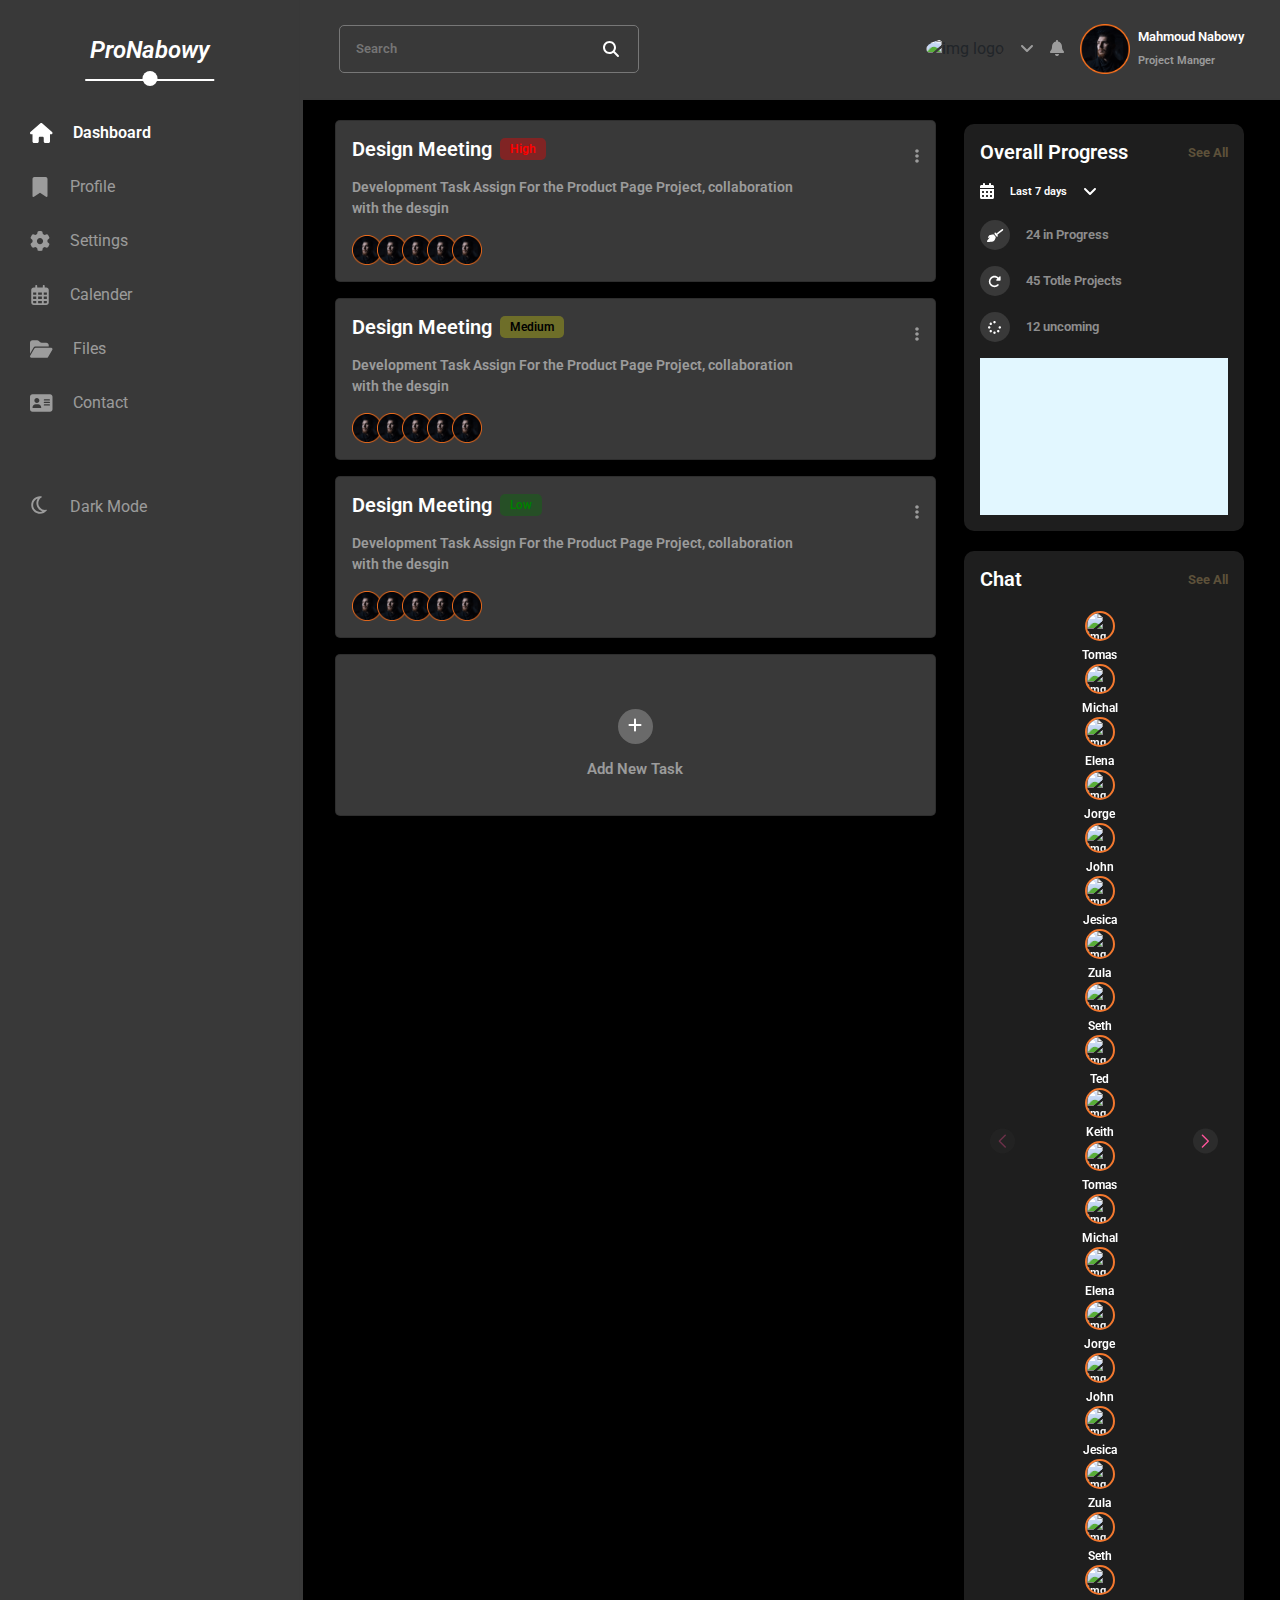
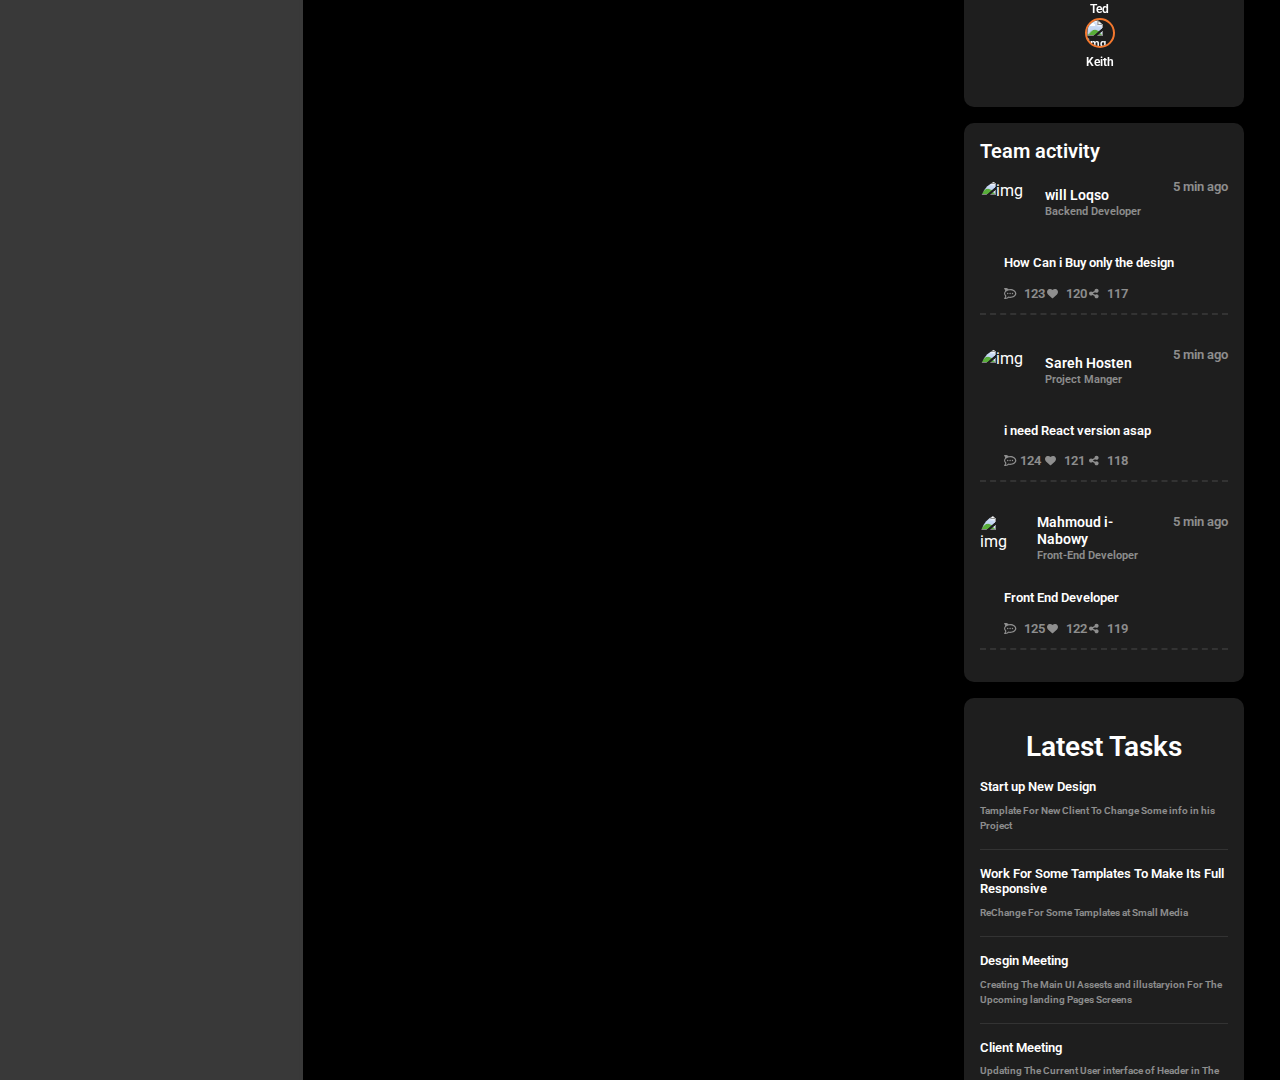
==== index.html @ a42f4db1 "ProNabowy" ====
<!DOCTYPE html>
<html lang="en">

    <head>
        <meta charset="UTF-8">
        <meta http-equiv="X-UA-Compatible" content="IE=edge">
        <meta name="viewport" content="width=device-width, initial-scale=1.0">
        <link rel="preconnect" href="https://fonts.googleapis.com">
        <link rel="preconnect" href="https://fonts.gstatic.com" crossorigin>
        <!-- Select css libraries -->
        <link rel="stylesheet" href="css/all.min.css">
        <link rel="stylesheet" href="css/bootstrap.min.css">
        <link rel="stylesheet" href="css/noramliz.css">
        <!-- Animation library -->
        <link href="https://unpkg.com/aos@2.3.1/dist/aos.css" rel="stylesheet">
        <link rel="stylesheet" href="css/main.css">
        <link
            href="https://fonts.googleapis.com/css2?family=Almarai:wght@300;400;700;800&family=Cairo:wght@200;300;400;500;600;700;800;900;1000&family=IBM+Plex+Serif:ital,wght@0,100;0,200;0,300;0,400;0,500;0,700;1,100;1,200;1,300;1,400;1,500;1,600;1,700&family=Roboto:wght@100;700;900&display=swap"
            rel="stylesheet">
        <!-- Link Swiper's CSS -->
        <link rel="stylesheet" href="https://cdn.jsdelivr.net/npm/swiper/swiper-bundle.min.css" />
        <title>Dashboard</title>
        <link rel="icon"
            href="https://static.vecteezy.com/system/resources/previews/008/505/892/original/dashboard-speedometer-icon-png.png"
            type="image">
    </head>
    
    <body style="background-color: var(--off-dark);">
                <div class="loader d-flex justify-content-center align-items-center" style="height: 100vh;">
                    <div class="lds-roller">
                        <div></div>
                        <div></div>
                        <div></div>
                        <div></div>
                        <div></div>
                        <div></div>
                        <div></div>
                        <div></div>
                    </div>
                </div>
        <div class="page d-flex">
            <div class="nav-wrapper"
                style="border-right: 1px solid var(--main-color); background-color: var(--light-color);">
                <h4 class="logo mb-lg-5 mb-md-5 text-white fw-bold text-center fst-italic position-relative p-3 ">
                    ProNabowy</h4>
                <ul class="link-items">
                    <li class="link-item active">
                        <a href="#" class="link text-white fw-bold nav-link">
                            <i class="fa-solid fa-house"></i>
                            <span style="--i: 1">Dashboard</span>
                        </a>
                    </li>
                    <li class="link-item">
                        <a href="profile.html" class="link text-white-50 nav-link">
                            <i class="fa-solid fa-bookmark"></i><span style="--i: 5">Profile</span>
                        </a>
                    </li>
                    <li class="link-item">
                        <a href="setting.html" class="link text-white-50 nav-link">
                            <i class="fa-solid fa-gear"></i>
                            <span style="--i: 2">Settings</span>
                        </a>
                    </li>
                    <li class="link-item">
                        <a href="calendar.html" class="link text-white-50 nav-link">
                            <i class="fa-regular fa-calendar-days"></i>
                            <span style="--i: 3">Calender</span>
                        </a>
                    </li>
                    <li class="link-item">
                        <a href="files.html" class="link text-white-50 nav-link">
                            <i class="fa-solid fa-folder-open"></i>
                            <span style="--i: 4">Files</span>
                        </a>
                    </li>
                    <li class="link-item">
                        <a href="contact.html" class="link text-white-50 nav-link">
                            <i class="fa-solid fa-address-card"></i>
                            <span style="--i: 6">Contact</span>
                        </a>
                    </li>
                    <li class="link-item light-mode">
                        <a href="#" class="link text-white-50 nav-link">
                            <div class="mode-icone"><i class="fa-regular fa-moon"></i></div>
                            <span style="--i: 8">dark mode</span>
                        </a>
                    </li>
                </ul>
            </div>
            <div data-aos="fade-left" class="page-sections"
                style="background-color: var(--second-color); width: calc(100% - 300px);">
                <header class="p-4"
                    style="margin-left: 3px !important; background-color: var(--light-color); position: relative; border-bottom: 2px solid var(--main-color);">
                    <div class="container">
                        <div class="d-flex-between flex-wrap">
                            <form action="" class="position-relative" style="width: 300px;">
                                <input type="search" class="p-3 text-white-50 fw-bold w-100" placeholder="Search"
                                    style="border-radius: 5px; outline: none; border: 1px solid #777; font-size: 13px; background-color: var(--second-color);">
                                <span class="text-white">
                                    <i class="fa-solid fa-magnifying-glass fs-6 position-absolute"
                                        style=" right: 20px; top: 50%; transform: translateY(-50%);"></i>
                                </span>
                            </form>
                            <div class="notifications d-flex-between">
                                <div>
                                    <img src="https://vtphna.org.au/wp-content/uploads/2019/09/Population-Health-Planning.jpg" alt="img logo"
                                        style="width: 30px; height:30px; border-radius: 50%;" id="nabowy">
                                </div>
                                <span class="text-white-50"><i
                                        class="fa-solid fa-angle-down  ms-lg-3 ms-md-3 ms-2"></i></span>
                                <span class="text-white-50"><i
                                        class="fa-solid fa-bell  ms-lg-3 ms-md-3 ms-2"></i></span>
                                <div class=" ms-3" style=" width: 50px; height:50px; border-radius: 50%;">
                                    <img src="images/Elipse 15.png" style="width: 100%;">
                                </div>
                                <div class="ms-2">
                                    <h6 style="font-size: 13px;" class="user-name text-white fw-bold mb-2">Mahmoud
                                        Nabowy</h6>
                                    <p style="font-size: 11px;" class="text-white-50 fw-bold">Project Manger</p>
                                </div>
                            </div>
                        </div>
                    </div>
                </header>
                <section class="p-lg-2 pt-4"
                    style="background-color: var(--bg-color); position: relative; margin-left: 3px !important;">
                    <div class="container">
                        <div class="row">
                            <div class="col-lg-8 p-1">
                                <div style="transition: var(--trasnition);" class="tasks p-2  d-flex-between flex-wrap">
                                </div>
                                <div data-aos="zoom-in" class="project-wrapper mt-4 mb-4 p-2">
                                    <div class="d-flex-between">
                                        <h1 class="fw-bold text-white">Project</h1>
                                        <div>
                                            <button class="p-2 ms-2 text-black-50 fw-bold going-btn active_toggle_btn"
                                                style="transition: var(--trasnition); border-radius: 5px; border: none; outline: none;">Ongoing</button>
                                            <button class="p-2 ms-2 text-black-50 fw-bold pending-btn"
                                                style="transition: var(--trasnition); border-radius: 5px; border: none; outline: none;">Pending</button>
                                        </div>
                                    </div>
                                    <div style="transition: var(--trasnition);" class="going d-flex-between flex-wrap">
                                        <div class="p-2 mt-3 mb-3 going-card"
                                            style="width: calc(49%);  background-color: var(--second-color); border-radius: 7px;">
                                            <div class="d-flex align-items-center mt-3 mb-3">
                                                <div class="d-flex-center me-4"
                                                    style="width: 40px; height: 40px; border-radius: 50%; background-color: var(--off-dark)">
                                                    <i class="fa-solid fa-rocket"
                                                        style="font-size: 18px; color: #777;"></i>
                                                </div>
                                                <div>
                                                    <h3 class="fw-bold text-white mb-2" style="font-size: 16px;">
                                                        Startup Web with Resposive</h3>
                                                    <p class="fw-bold text-white-50" style="font-size: 13px;">
                                                        <i class="fa-solid fa-clock"></i>
                                                        <span>12:00 PM - 8:30 PM</span>
                                                    </p>
                                                </div>
                                            </div>
                                            <div class="mt-3 mb-3">
                                                <h6 class="text-white-50 fw-bold" style="font-size: 11px;">6 days
                                                    left
                                                </h6>
                                                <div class="d-flex-between">
                                                    <div
                                                        style=" width: 80%; background-color: var(--off-dark); height: 5px;  border-radius: 3px;">
                                                        <span
                                                            style="display: block; width: 78%; height: 5px; border-radius: inherit; background-color: #777;"></span>
                                                    </div>
                                                    <span class="text-white fw-bold" style="font-size: 12px;">78%</span>
                                                </div>
                                                <div class="mt-3 mb-3 d-flex-between">
                                                    <div class="d-flex-between">
                                                        <div class="me-3">
                                                            <img src="https://img.freepik.com/free-photo/portrait-man-with-beard-ukraine-sumy_8353-6061.jpg?size=626&ext=jpg&uid=R83129894&ga=GA1.2.935105513.1666868158"
                                                                alt="img"
                                                                style="width: 30px; height: 30px; border-radius: 50%;">
                                                            <img src="https://img.freepik.com/free-photo/front-view-male-student-wearing-black-backpack-holding-copybooks-files-blue-wall_140725-42636.jpg?w=1380&t=st=1668347514~exp=1668348114~hmac=20ce02fd91a51e41cbff5bdfd3c6927ad6e6dd66fb36bd5e386f71575e16f03e"
                                                                alt="img"
                                                                style="width: 30px; height: 30px; border-radius: 50%; margin-left: -10px !important;">
                                                            <img src="https://img.freepik.com/free-photo/front-view-male-student-wearing-black-backpack-holding-copybooks-files-blue-wall_140725-42636.jpg?w=1380&t=st=1668347514~exp=1668348114~hmac=20ce02fd91a51e41cbff5bdfd3c6927ad6e6dd66fb36bd5e386f71575e16f03e"
                                                                alt="img"
                                                                style="width: 30px; height: 30px; border-radius: 50%; margin-left: -10px !important;">
                                                            <img src="https://img.freepik.com/free-photo/young-man-student-with-notebooks-showing-thumb-up-approval-smiling-satisfied-blue-studio-background_1258-65597.jpg?w=1380&t=st=1668347739~exp=1668348339~hmac=ef33d15202cf819ef8df01edfa1185b71cf031b4df74f094573f8055ccac84c1"
                                                                alt="img"
                                                                style="width: 30px; height: 30px; border-radius: 50%; margin-left: -10px !important;">
                                                        </div>
                                                        <p class="fw-bold text-white" style="font-size: 13px;">
                                                            T:Will
                                                        </p>
                                                    </div>
                                                    <button
                                                        style="padding: 10px 20px !important; font-weight: bold; border-radius: 8px; border: none; outline: none; font-size: 13px;  background-color: var(--off-dark);"><a
                                                            target="_blank" href="https://react-app-d38da.web.app/"
                                                            class="text-white">View Project</a>
                                                    </button>
                                                </div>
                                            </div>
                                        </div>
                                        <div class="p-2 mt-3 mb-3 going-card"
                                            style="width: calc(49%);  background-color: var(--second-color); border-radius: 7px;">
                                            <div class="d-flex align-items-center mt-3 mb-3">
                                                <div class="d-flex-center me-4"
                                                    style="width: 40px; height: 40px; border-radius: 50%; background-color: var(--off-dark);">
                                                    <i class="fa-solid fa-rocket"
                                                        style="font-size: 18px; color: #777;"></i>
                                                </div>
                                                <div>
                                                    <h3 class="fw-bold text-white mb-2" style="font-size: 16px;">
                                                        Startup Web with Resposive</h3>
                                                    <p class="fw-bold text-white-50" style="font-size: 13px;">
                                                        <i class="fa-solid fa-clock"></i>
                                                        <span>12:00 PM - 8:30 PM</span>
                                                    </p>
                                                </div>
                                            </div>
                                            <div class="mt-3 mb-3">
                                                <h6 class="text-white-50 fw-bold" style="font-size: 11px;">6 days
                                                    left
                                                </h6>
                                                <div class="d-flex-between">
                                                    <div
                                                        style=" width: 80%; background-color: var(--off-dark); height: 5px;  border-radius: 3px;">
                                                        <span
                                                            style="display: block; width: 78%; height: 5px; border-radius: inherit; background-color: #777;"></span>
                                                    </div>
                                                    <span class="text-white fw-bold" style="font-size: 12px;">78%</span>
                                                </div>
                                                <div class="mt-3 mb-3 d-flex-between">
                                                    <div class="d-flex-between">
                                                        <div class="me-3">
                                                            <img src="https://www.dunya-project.com/wp-content/uploads/2020/02/personal-9.jpg"
                                                                alt="
                                                                                                                                                                                        img"
                                                                style="width: 30px; height: 30px; border-radius: 50%;">
                                                            <img src="https://vtphna.org.au/wp-content/uploads/2019/09/Population-Health-Planning.jpg" alt="img"
                                                                style="width: 30px; height: 30px; border-radius: 50%; margin-left: -10px !important;">
                                                            <img src="https://scontent-hbe1-1.xx.fbcdn.net/v/t1.6435-9/168893736_1767234440113041_7400303582363568484_n.jpg?_nc_cat=111&ccb=1-7&_nc_sid=730e14&_nc_eui2=AeFCDZWtQzO3gBvS0EJPucUQW4AIXF0DE9BbgAhcXQMT0EDKd2dIou-_--PQ4zZGGpzViOtqxaaAxSlU5Kxx8gLX&_nc_ohc=NZkjlN6ECjEAX-7yUbs&_nc_ht=scontent-hbe1-1.xx&oh=00_AfAK6_IlcM8sk5t1rkzlK_6Uwsz-hPte4UB6oz8V_QMTsA&oe=63986D1B"
                                                                alt="img"
                                                                style="width: 30px; height: 30px; border-radius: 50%; margin-left: -10px !important;">
                                                            <img src="https://img.freepik.com/free-photo/excited-stylish-curly-haired-girl-sunglasses-pointing-right-showing-way_176420-20193.jpg?w=1380&t=st=1668348020~exp=1668348620~hmac=60f633b3e633f17f0a9bc7e8fbed0dc46c2671306a60cc4d3c0060fdb6f70fb5"
                                                                alt="img"
                                                                style="width: 30px; height: 30px; border-radius: 50%; margin-left: -10px !important;">
                                                        </div>
                                                        <p class="fw-bold text-white" style="font-size: 13px;">
                                                            T:Will
                                                        </p>
                                                    </div>
                                                    <button
                                                        style="padding: 10px 20px !important; font-weight: bold; border-radius: 8px; border: none; outline: none; font-size: 13px;  background-color: var(--off-dark);"><a
                                                            target="_blank"
                                                            href="https://pronabowy.github.io/Quiz-Website/"
                                                            class="text-white">View Project</a>
                                                    </button>
                                                </div>
                                            </div>
                                        </div>
                                        <div class="p-2 mt-3 mb-3 going-card"
                                            style="width: calc(49%);  background-color: var(--second-color); border-radius: 7px;">
                                            <div class="d-flex align-items-center mt-3 mb-3">
                                                <div class="d-flex-center me-4"
                                                    style="width: 40px; height: 40px; border-radius: 50%; background-color: var(--off-dark)">
                                                    <i class="fa-solid fa-rocket"
                                                        style="font-size: 18px; color: #777;"></i>
                                                </div>
                                                <div>
                                                    <h3 class="fw-bold text-white mb-2" style="font-size: 16px;">
                                                        Startup Web with Resposive</h3>
                                                    <p class="fw-bold text-white-50" style="font-size: 13px;">
                                                        <i class="fa-solid fa-clock"></i>
                                                        <span>12:00 PM - 8:30 PM</span>
                                                    </p>
                                                </div>
                                            </div>
                                            <div class="mt-3 mb-3">
                                                <h6 class="text-white-50 fw-bold" style="font-size: 11px;">6 days
                                                    left
                                                </h6>
                                                <div class="d-flex-between">
                                                    <div
                                                        style=" width: 80%; background-color: var(--off-dark); height: 5px;  border-radius: 3px;">
                                                        <span
                                                            style="display: block; width: 78%; height: 5px; border-radius: inherit; background-color: #777;"></span>
                                                    </div>
                                                    <span class="text-white fw-bold" style="font-size: 12px;">78%</span>
                                                </div>
                                                <div class="mt-3 mb-3 d-flex-between">
                                                    <div class="d-flex-between">
                                                        <div class="me-3">
                                                            <img src="https://www.dunya-project.com/wp-content/uploads/2020/02/personal-9.jpg" alt="img"
                                                                style="width: 30px; height: 30px; border-radius: 50%;">
                                                            <img src="https://scontent-hbe1-1.xx.fbcdn.net/v/t39.30808-6/269565362_1219408268583237_2211815673541737361_n.jpg?_nc_cat=109&ccb=1-7&_nc_sid=09cbfe&_nc_eui2=AeEL1MOq3AuIkK6PabFj9Yt-fRSP9k2bruR9FI_2TZuu5PjPBa69sm7a5waw9WvKBK6T6fJgpw0WZaZam6v2m6kr&_nc_ohc=aqOVkY5wWz4AX86IRS3&_nc_ht=scontent-hbe1-1.xx&oh=00_AfC1THApDOj6tsPn4ZIHUK-zjDluze2WQBU5LcPGwvmyKA&oe=637629DE"
                                                                alt="img"
                                                                style="width: 30px; height: 30px; border-radius: 50%; margin-left: -10px !important;">
                                                            <img src="https://img.freepik.com/free-photo/portrait-man-with-beard-ukraine-sumy_8353-6061.jpg?size=626&ext=jpg&uid=R83129894&ga=GA1.2.935105513.1666868158"
                                                                alt="img"
                                                                style="width: 30px; height: 30px; border-radius: 50%; margin-left: -10px !important;">
                                                            <img src="https://img.freepik.com/free-photo/excited-little-boy-standing-showing-okay-gesture_171337-16369.jpg?w=1380&t=st=1668348157~exp=1668348757~hmac=7d98be5148fd8011b24bc6eab00316d873a8abff194a2b759809db5a32e5a981"
                                                                alt="img"
                                                                style="width: 30px; height: 30px; border-radius: 50%; margin-left: -10px !important;">
                                                        </div>
                                                        <p class="fw-bold text-white" style="font-size: 13px;">
                                                            T:Will
                                                        </p>
                                                    </div>
                                                    <button
                                                        style="padding: 10px 20px !important; font-weight: bold; border-radius: 8px; border: none; outline: none; font-size: 13px;  background-color: var(--off-dark);"><a
                                                            target="_blank" href="https://pronabowy.github.io/E-Sports/"
                                                            class="text-white">View Project</a>
                                                    </button>
                                                </div>
                                            </div>
                                        </div>
                                        <div class="p-2 mt-3 mb-3 going-card"
                                            style="width: calc(49%);  background-color: var(--second-color); border-radius: 7px;">
                                            <div class="d-flex align-items-center mt-3 mb-3">
                                                <div class="d-flex-center me-4"
                                                    style="width: 40px; height: 40px; border-radius: 50%; background-color: var(--off-dark);">
                                                    <i class="fa-solid fa-rocket"
                                                        style="font-size: 18px; color: #777;"></i>
                                                </div>
                                                <div>
                                                    <h3 class="fw-bold text-white mb-2" style="font-size: 16px;">
                                                        Startup Web with Resposive</h3>
                                                    <p class="fw-bold text-white-50" style="font-size: 13px;">
                                                        <i class="fa-solid fa-clock"></i>
                                                        <span>12:00 PM - 8:30 PM</span>
                                                    </p>
                                                </div>
                                            </div>
                                            <div class="mt-3 mb-3">
                                                <h6 class="text-white-50 fw-bold" style="font-size: 11px;">6 days
                                                    left
                                                </h6>
                                                <div class="d-flex-between">
                                                    <div
                                                        style=" width: 80%; background-color: var(--off-dark); height: 5px;  border-radius: 3px;">
                                                        <span
                                                            style="display: block; width: 78%; height: 5px; border-radius: inherit; background-color: #777;"></span>
                                                    </div>
                                                    <span class="text-white fw-bold" style="font-size: 12px;">78%</span>
                                                </div>
                                                <div class="mt-3 mb-3 d-flex-between">
                                                    <div class="d-flex-between">
                                                        <div class="me-3">
                                                            <img src="https://www.dunya-project.com/wp-content/uploads/2020/02/personal-9.jpg" alt="img"
                                                                style="width: 30px; height: 30px; border-radius: 50%;">
                                                            <img src="https://img.freepik.com/free-photo/front-view-male-student-wearing-black-backpack-holding-copybooks-files-blue-wall_140725-42636.jpg?w=1380&t=st=1668347514~exp=1668348114~hmac=20ce02fd91a51e41cbff5bdfd3c6927ad6e6dd66fb36bd5e386f71575e16f03e"
                                                                alt="img"
                                                                style="width: 30px; height: 30px; border-radius: 50%; margin-left: -10px !important;">
                                                            <img src="https://img.freepik.com/premium-photo/closeup-young-female-model-pointing-fingers-left-copy-space-showing-company-logo-smiling-standing-white-background_176420-52167.jpg?w=1380"
                                                                alt="img"
                                                                style="width: 30px; height: 30px; border-radius: 50%; margin-left: -10px !important;">
                                                            <img src="https://scontent-hbe1-1.xx.fbcdn.net/v/t1.6435-9/168893736_1767234440113041_7400303582363568484_n.jpg?_nc_cat=111&ccb=1-7&_nc_sid=730e14&_nc_eui2=AeFCDZWtQzO3gBvS0EJPucUQW4AIXF0DE9BbgAhcXQMT0EDKd2dIou-_--PQ4zZGGpzViOtqxaaAxSlU5Kxx8gLX&_nc_ohc=NZkjlN6ECjEAX-7yUbs&_nc_ht=scontent-hbe1-1.xx&oh=00_AfAK6_IlcM8sk5t1rkzlK_6Uwsz-hPte4UB6oz8V_QMTsA&oe=63986D1B"
                                                                alt="img"
                                                                style="width: 30px; height: 30px; border-radius: 50%; margin-left: -10px !important;">
                                                        </div>
                                                        <p class="fw-bold text-white" style="font-size: 13px;">
                                                            T:Will
                                                        </p>
                                                    </div>
                                                    <button
                                                        style="padding: 10px 20px !important; font-weight: bold; border-radius: 8px; border: none; outline: none; font-size: 13px;  background-color: var(--off-dark);"><a
                                                            target="_blank" href="https://pronabowy.github.io/Bondi/"
                                                            class="text-white">View Project</a>
                                                    </button>
                                                </div>
                                            </div>
                                        </div>
                                    </div>

                                    <div style="transition: var(--trasnition);"
                                        class="pending d-none flex-wrap justify-content-between align-items-center">
                                        <div class="p-2 mt-3 mb-3 going-card"
                                            style="width: calc(49%);  background-color: var(--second-color); border-radius: 7px;">
                                            <div class="d-flex align-items-center mt-3 mb-3">
                                                <div class="d-flex-center me-4"
                                                    style="width: 40px; height: 40px; border-radius: 50%; background-color: var(--off-dark)">
                                                    <i class="fa-solid fa-rocket"
                                                        style="font-size: 18px; color: #777;"></i>
                                                </div>
                                                <div>
                                                    <h3 class="fw-bold text-white mb-2" style="font-size: 16px;">
                                                        Product Design & App Desgin</h3>
                                                    <p class="fw-bold text-white-50" style="font-size: 13px;">
                                                        <i class="fa-solid fa-clock"></i>
                                                        <span>6:00 PM - 10:30 PM</span>
                                                    </p>
                                                </div>
                                            </div>
                                            <div class="mt-3 mb-3">
                                                <h6 class="text-white-50 fw-bold" style="font-size: 11px;">6 days
                                                    left
                                                </h6>
                                                <div class="d-flex-between">
                                                    <div
                                                        style=" width: 80%; background-color: var(--off-dark); height: 5px;  border-radius: 3px;">
                                                        <span
                                                            style="display: block; width: 78%; height: 5px; border-radius: inherit; background-color: #777;"></span>
                                                    </div>
                                                    <span class="text-white fw-bold" style="font-size: 12px;">78%</span>
                                                </div>
                                                <div class="mt-3 mb-3 d-flex-between">
                                                    <div class="d-flex-between">
                                                        <div class="me-3">
                                                            <img src="https://img.freepik.com/free-photo/front-view-male-student-wearing-black-backpack-holding-copybooks-files-blue-wall_140725-42636.jpg?w=1380&t=st=1668347514~exp=1668348114~hmac=20ce02fd91a51e41cbff5bdfd3c6927ad6e6dd66fb36bd5e386f71575e16f03e"
                                                                alt="img"
                                                                style="width: 30px; height: 30px; border-radius: 50%;">
                                                            <img src="https://www.dunya-project.com/wp-content/uploads/2020/02/personal-9.jpg" alt="img"
                                                                style="width: 30px; height: 30px; border-radius: 50%; margin-left: -10px !important;">
                                                            <img src="https://img.freepik.com/free-photo/front-view-male-student-wearing-black-backpack-holding-copybooks-files-blue-wall_140725-42636.jpg?w=1380&t=st=1668347514~exp=1668348114~hmac=20ce02fd91a51e41cbff5bdfd3c6927ad6e6dd66fb36bd5e386f71575e16f03e"
                                                                alt="img"
                                                                style="width: 30px; height: 30px; border-radius: 50%; margin-left: -10px !important;">
                                                            <img src="https://img.freepik.com/premium-photo/closeup-young-female-model-pointing-fingers-left-copy-space-showing-company-logo-smiling-standing-white-background_176420-52167.jpg?w=1380"
                                                                alt="img"
                                                                style="width: 30px; height: 30px; border-radius: 50%; margin-left: -10px !important;">
                                                        </div>
                                                        <p class="fw-bold text-white" style="font-size: 13px;">
                                                            T:Will
                                                        </p>
                                                    </div>
                                                    <button
                                                        style="padding: 10px 20px !important; font-weight: bold; border-radius: 8px; border: none; outline: none; font-size: 13px;  background-color: var(--off-dark);"><a
                                                            target="_blank"
                                                            href="https://pronabowy.github.io/Template_nine/"
                                                            class="text-white">View Project</a>
                                                    </button>
                                                </div>
                                            </div>
                                        </div>
                                        <div class="p-2 mt-3 mb-3 going-card"
                                            style="width: calc(49%);  background-color: var(--second-color); border-radius: 7px;">
                                            <div class="d-flex align-items-center mt-3 mb-3">
                                                <div class="d-flex-center me-4"
                                                    style="width: 40px; height: 40px; border-radius: 50%; background-color: var(--off-dark);">
                                                    <i class="fa-solid fa-rocket"
                                                        style="font-size: 18px; color: #777;"></i>
                                                </div>
                                                <div>
                                                    <h3 class="fw-bold text-white mb-2" style="font-size: 16px;">
                                                        Product Design & App Desgin</h3>
                                                    <p class="fw-bold text-white-50" style="font-size: 13px;">
                                                        <i class="fa-solid fa-clock"></i>
                                                        <span>6:00 PM - 10:30 PM</span>
                                                    </p>
                                                </div>
                                            </div>
                                            <div class="mt-3 mb-3">
                                                <h6 class="text-white-50 fw-bold" style="font-size: 11px;">6 days
                                                    left
                                                </h6>
                                                <div class="d-flex-between">
                                                    <div
                                                        style=" width: 80%; background-color: var(--off-dark); height: 5px;  border-radius: 3px;">
                                                        <span
                                                            style="display: block; width: 78%; height: 5px; border-radius: inherit; background-color: #777;"></span>
                                                    </div>
                                                    <span class="text-white fw-bold" style="font-size: 12px;">78%</span>
                                                </div>
                                                <div class="mt-3 mb-3 d-flex-between">
                                                    <div class="d-flex-between">
                                                        <div class="me-3">
                                                            <img src="https://img.freepik.com/free-photo/excited-little-boy-standing-showing-okay-gesture_171337-16369.jpg?w=1380&t=st=1668348157~exp=1668348757~hmac=7d98be5148fd8011b24bc6eab00316d873a8abff194a2b759809db5a32e5a981"
                                                                alt="img"
                                                                style="width: 30px; height: 30px; border-radius: 50%;">
                                                            <img src="https://vtphna.org.au/wp-content/uploads/2019/09/Population-Health-Planning.jpg" alt="img"
                                                                style="width: 30px; height: 30px; border-radius: 50%; margin-left: -10px !important;">
                                                            <img src="https://www.dunya-project.com/wp-content/uploads/2020/02/personal-9.jpg" alt="img"
                                                                style="width: 30px; height: 30px; border-radius: 50%; margin-left: -10px !important;">
                                                            <img src="https://scontent-hbe1-1.xx.fbcdn.net/v/t39.30808-6/269565362_1219408268583237_2211815673541737361_n.jpg?_nc_cat=109&ccb=1-7&_nc_sid=09cbfe&_nc_eui2=AeEL1MOq3AuIkK6PabFj9Yt-fRSP9k2bruR9FI_2TZuu5PjPBa69sm7a5waw9WvKBK6T6fJgpw0WZaZam6v2m6kr&_nc_ohc=aqOVkY5wWz4AX86IRS3&_nc_ht=scontent-hbe1-1.xx&oh=00_AfC1THApDOj6tsPn4ZIHUK-zjDluze2WQBU5LcPGwvmyKA&oe=637629DE"
                                                                alt="img"
                                                                style="width: 30px; height: 30px; border-radius: 50%; margin-left: -10px !important;">
                                                        </div>
                                                        <p class="fw-bold text-white" style="font-size: 13px;">
                                                            T:Will
                                                        </p>
                                                    </div>
                                                    <button
                                                        style="padding: 10px 20px !important; font-weight: bold; border-radius: 8px; border: none; outline: none; font-size: 13px;  background-color: var(--off-dark);"><a
                                                            target="_blank"
                                                            href="https://pronabowy.github.io/Premier_League/"
                                                            class="text-white">View Project</a>
                                                    </button>
                                                </div>
                                            </div>
                                        </div>
                                        <div class="p-2 mt-3 mb-3 going-card"
                                            style="width: calc(49%);  background-color: var(--second-color); border-radius: 7px;">
                                            <div class="d-flex align-items-center mt-3 mb-3">
                                                <div class="d-flex-center me-4"
                                                    style="width: 40px; height: 40px; border-radius: 50%; background-color: var(--off-dark)">
                                                    <i class="fa-solid fa-rocket"
                                                        style="font-size: 18px; color: #777;"></i>
                                                </div>
                                                <div>
                                                    <h3 class="fw-bold text-white mb-2" style="font-size: 16px;">
                                                        Product Design & App Desgin</h3>
                                                    <p class="fw-bold text-white-50" style="font-size: 13px;">
                                                        <i class="fa-solid fa-clock"></i>
                                                        <span>6:00 PM - 10:30 PM</span>
                                                    </p>
                                                </div>
                                            </div>
                                            <div class="mt-3 mb-3">
                                                <h6 class="text-white-50 fw-bold" style="font-size: 11px;">6 days
                                                    left
                                                </h6>
                                                <div class="d-flex-between">
                                                    <div
                                                        style=" width: 80%; background-color: var(--off-dark); height: 5px;  border-radius: 3px;">
                                                        <span
                                                            style="display: block; width: 78%; height: 5px; border-radius: inherit; background-color: #777;"></span>
                                                    </div>
                                                    <span class="text-white fw-bold" style="font-size: 12px;">78%</span>
                                                </div>
                                                <div class="mt-3 mb-3 d-flex-between">
                                                    <div class="d-flex-between">
                                                        <div class="me-3">
                                                            <img src="https://scontent-hbe1-1.xx.fbcdn.net/v/t1.6435-9/168893736_1767234440113041_7400303582363568484_n.jpg?_nc_cat=111&ccb=1-7&_nc_sid=730e14&_nc_eui2=AeFCDZWtQzO3gBvS0EJPucUQW4AIXF0DE9BbgAhcXQMT0EDKd2dIou-_--PQ4zZGGpzViOtqxaaAxSlU5Kxx8gLX&_nc_ohc=NZkjlN6ECjEAX-7yUbs&_nc_ht=scontent-hbe1-1.xx&oh=00_AfAK6_IlcM8sk5t1rkzlK_6Uwsz-hPte4UB6oz8V_QMTsA&oe=63986D1B"
                                                                alt="img"
                                                                style="width: 30px; height: 30px; border-radius: 50%;">
                                                            <img src="https://www.dunya-project.com/wp-content/uploads/2020/02/personal-9.jpg" alt="img"
                                                                style="width: 30px; height: 30px; border-radius: 50%; margin-left: -10px !important;">
                                                            <img src="https://img.freepik.com/free-photo/front-view-male-student-wearing-black-backpack-holding-copybooks-files-blue-wall_140725-42636.jpg?w=1380&t=st=1668347514~exp=1668348114~hmac=20ce02fd91a51e41cbff5bdfd3c6927ad6e6dd66fb36bd5e386f71575e16f03e"
                                                                alt="img"
                                                                style="width: 30px; height: 30px; border-radius: 50%; margin-left: -10px !important;">
                                                            <img src="https://img.freepik.com/free-photo/excited-little-boy-standing-showing-okay-gesture_171337-16369.jpg?w=1380&t=st=1668348157~exp=1668348757~hmac=7d98be5148fd8011b24bc6eab00316d873a8abff194a2b759809db5a32e5a981"
                                                                alt="img"
                                                                style="width: 30px; height: 30px; border-radius: 50%; margin-left: -10px !important;">
                                                        </div>
                                                        <p class="fw-bold text-white" style="font-size: 13px;">
                                                            T:Will
                                                        </p>
                                                    </div>
                                                    <button
                                                        style="padding: 10px 20px !important; font-weight: bold; border-radius: 8px; border: none; outline: none; font-size: 13px;  background-color: var(--off-dark);"><a
                                                            target="_blank"
                                                            href="https://pronabowy.github.io/Special-Design/"
                                                            class="text-white">View Project</a>
                                                    </button>
                                                </div>
                                            </div>
                                        </div>
                                        <div class="p-2 mt-3 mb-3 going-card"
                                            style="width: calc(49%);  background-color: var(--second-color); border-radius: 7px;">
                                            <div class="d-flex align-items-center mt-3 mb-3">
                                                <div class="d-flex-center me-4"
                                                    style="width: 40px; height: 40px; border-radius: 50%; background-color: var(--off-dark);">
                                                    <i class="fa-solid fa-rocket"
                                                        style="font-size: 18px; color: #777;"></i>
                                                </div>
                                                <div>
                                                    <h3 class="fw-bold text-white mb-2" style="font-size: 16px;">
                                                        Product Design & App Desgin</h3>
                                                    <p class="fw-bold text-white-50" style="font-size: 13px;">
                                                        <i class="fa-solid fa-clock"></i>
                                                        <span>6:00 PM - 10:30 PM</span>
                                                    </p>
                                                </div>
                                            </div>
                                            <div class="mt-3 mb-3">
                                                <h6 class="text-white-50 fw-bold" style="font-size: 11px;">6 days
                                                    left
                                                </h6>
                                                <div class="d-flex-between">
                                                    <div
                                                        style=" width: 80%; background-color: var(--off-dark); height: 5px;  border-radius: 3px;">
                                                        <span
                                                            style="display: block; width: 78%; height: 5px; border-radius: inherit; background-color: #777;"></span>
                                                    </div>
                                                    <span class="text-white fw-bold" style="font-size: 12px;">78%</span>
                                                </div>
                                                <div class="mt-3 mb-3 d-flex-between">
                                                    <div class="d-flex-between">
                                                        <div class="me-3">
                                                            <img src="https://scontent-hbe1-1.xx.fbcdn.net/v/t1.6435-9/168893736_1767234440113041_7400303582363568484_n.jpg?_nc_cat=111&ccb=1-7&_nc_sid=730e14&_nc_eui2=AeFCDZWtQzO3gBvS0EJPucUQW4AIXF0DE9BbgAhcXQMT0EDKd2dIou-_--PQ4zZGGpzViOtqxaaAxSlU5Kxx8gLX&_nc_ohc=NZkjlN6ECjEAX-7yUbs&_nc_ht=scontent-hbe1-1.xx&oh=00_AfAK6_IlcM8sk5t1rkzlK_6Uwsz-hPte4UB6oz8V_QMTsA&oe=63986D1B"
                                                                alt="img" style="width: 30px; height: 30px; border-radius: 50%;">
                                                            <img src="https://www.dunya-project.com/wp-content/uploads/2020/02/personal-9.jpg" alt="img"
                                                                style="width: 30px; height: 30px; border-radius: 50%; margin-left: -10px !important;">
                                                            <img src="https://img.freepik.com/free-photo/front-view-male-student-wearing-black-backpack-holding-copybooks-files-blue-wall_140725-42636.jpg?w=1380&t=st=1668347514~exp=1668348114~hmac=20ce02fd91a51e41cbff5bdfd3c6927ad6e6dd66fb36bd5e386f71575e16f03e"
                                                                alt="img" style="width: 30px; height: 30px; border-radius: 50%; margin-left: -10px !important;">
                                                            <img src="https://img.freepik.com/free-photo/excited-little-boy-standing-showing-okay-gesture_171337-16369.jpg?w=1380&t=st=1668348157~exp=1668348757~hmac=7d98be5148fd8011b24bc6eab00316d873a8abff194a2b759809db5a32e5a981"
                                                                alt="img" style="width: 30px; height: 30px; border-radius: 50%; margin-left: -10px !important;">
                                                        </div>
                                                        <p class="fw-bold text-white" style="font-size: 13px;">
                                                            T:Will
                                                        </p>
                                                    </div>
                                                    <button
                                                        style="padding: 10px 20px !important; font-weight: bold; border-radius: 8px; border: none; outline: none; font-size: 13px;  background-color: var(--off-dark);"><a
                                                            target="_blank"
                                                            href="https://pronabowy.github.io/Template_Four/"
                                                            class="text-white">View Project</a>
                                                    </button>
                                                </div>
                                            </div>
                                        </div>
                                    </div>

                                </div>
                                <div data-aos="fade-up" class="table mt-3 mb-3 p-3 text-white-50">
                                    <div class="p-2 mb-3 d-flex-between"
                                        style="background-color: var(--main-color); border-radius: 5px;">
                                        <h2 class="d-flex-between fw-bold" style="font-size: 15px;">
                                            <span class="text-white"><i
                                                    class="fa-solid fa-calendar-days me-3"></i></span>
                                            Dec 2022
                                        </h2>
                                        <div>
                                            <select id="filter_Select" class="fw-bold p-1 text-white-50"
                                                style="border: 1px solid #333; background-color: var(--main-color); cursor: pointer;">
                                                <option style="font-weight: bold; font-size: 13px; cursor: pointer;"
                                                    value="none" disabled selected hidden>Filter</option>
                                                <option class="text-white"
                                                    style="font-weight: bold; font-size: 13px; cursor: pointer;"
                                                    value="All">
                                                    All
                                                </option>
                                                <option class="text-white"
                                                    style="font-weight: bold; font-size: 13px; cursor: pointer;"
                                                    value="admin">Admin
                                                </option>
                                                <option class="text-white"
                                                    style="font-weight: bold; font-size: 13px; cursor: pointer;"
                                                    value="partner">
                                                    Partner</option>
                                            </select>
                                            <select id="sort" class="fw-bold p-1  text-white-50"
                                                style="border: 1px solid #333; background-color: var(--main-color); cursor: pointer;">
                                                <option style="font-weight: bold; font-size: 13px; cursor: pointer;"
                                                    value="none" disabled selected hidden>Sort By</option>
                                                <option class="text-white"
                                                    style="font-weight: bold; font-size: 13px; cursor: pointer;"
                                                    value="admin-partner">
                                                    Admin - Partner
                                                </option>
                                                <option class="text-white"
                                                    style="font-weight: bold; font-size: 13px; cursor: pointer;"
                                                    value="partner-admin">Partner - Admin
                                                </option>
                                                <option class="text-white"
                                                    style="font-weight: bold; font-size: 13px; cursor: pointer;"
                                                    value="defualt">Defualt
                                                </option>
                                            </select>
                                        </div>
                                    </div>
                                    <table class="w-100"
                                        style="background-color: var(--main-color); border: 1px solid var(--second-color); font-weight: bold; font-size: 11px;">
                                        <thead>
                                            <tr class="p-2">
                                                <td class="p-2" style="border-left: 1px solid var(--second-color);">Name
                                                </td>
                                                <td class="p-2" style="border-left: 1px solid var(--second-color);">User
                                                </td>
                                                <td class="p-2" style="border-left: 1px solid var(--second-color);">Role
                                                </td>
                                                <td class="p-2" style="border-left: 1px solid var(--second-color);">
                                                    PHONE</td>
                                                <td class="p-2" style="border-left: 1px solid var(--second-color);">
                                                    EXPIRE DATA</td>
                                                <td class="p-2" style="border-left: 1px solid var(--second-color);">
                                                    Status</td>
                                            </tr>
                                        </thead>
                                        <tbody>
                                            <tr class="admin">
                                                <td class="p-2" style="border-left: 1px solid var(--second-color);"><img
                                                        src="https://img.freepik.com/free-photo/excited-little-boy-standing-showing-okay-gesture_171337-16369.jpg?w=1380&t=st=1668348157~exp=1668348757~hmac=7d98be5148fd8011b24bc6eab00316d873a8abff194a2b759809db5a32e5a981" alt="img"
                                                        style="width: 30px;height:30px; border-radius: 50%; margin-right: 5px !important;">
                                                    Mahmoud I-Nabowy
                                                </td>
                                                <td class="p-2" style="border-left: 1px solid var(--second-color);">3
                                                    Partenrs
                                                    (Full-Access)</td>
                                                <td class="p-2" style="border-left: 1px solid var(--second-color);">
                                                    Admin</td>
                                                <td class="p-2" style="border-left: 1px solid var(--second-color);">
                                                    01125480514</td>
                                                <td class="p-2" style="border-left: 1px solid var(--second-color);">
                                                    1/4/26</td>
                                                <td class="p-2" style="border-left: 1px solid var(--second-color);">
                                                    Active</td>
                                            </tr>
                                            <tr class="partner">
                                                <td class="p-2" style="border-left: 1px solid var(--second-color);">
                                                    <img src="https://www.dunya-project.com/wp-content/uploads/2020/02/personal-9.jpg" alt="img"
                                                        style="width: 30px;height:30px; border-radius: 50%; margin-right: 5px !important;">
                                                    Marvin Mckinney
                                                </td>
                                                <td class="p-2" style="border-left: 1px solid var(--second-color);">28
                                                    Customers
                                                </td>
                                                <td class="p-2" style="border-left: 1px solid var(--second-color);">
                                                    Partner</td>
                                                <td class="p-2" style="border-left: 1px solid var(--second-color);">
                                                    (480)555-0218
                                                </td>
                                                <td class="p-2" style="border-left: 1px solid var(--second-color);">
                                                    3/4/6</td>
                                                <td class="p-2" style="border-left: 1px solid var(--second-color);">
                                                    Active</td>
                                            </tr>
                                            <tr class="partner">
                                                <td class="p-2" style="border-left: 1px solid var(--second-color);">
                                                    <img src="https://scontent-hbe1-1.xx.fbcdn.net/v/t1.6435-9/168893736_1767234440113041_7400303582363568484_n.jpg?_nc_cat=111&ccb=1-7&_nc_sid=730e14&_nc_eui2=AeFCDZWtQzO3gBvS0EJPucUQW4AIXF0DE9BbgAhcXQMT0EDKd2dIou-_--PQ4zZGGpzViOtqxaaAxSlU5Kxx8gLX&_nc_ohc=NZkjlN6ECjEAX-7yUbs&_nc_ht=scontent-hbe1-1.xx&oh=00_AfAK6_IlcM8sk5t1rkzlK_6Uwsz-hPte4UB6oz8V_QMTsA&oe=63986D1B"
                                                        alt="img"
                                                        style="width: 30px;height:30px; border-radius: 50%; margin-right: 5px !important;">
                                                    Georgi Young
                                                </td>
                                                <td class="p-2" style="border-left: 1px solid var(--second-color);">54
                                                    Customers
                                                </td>
                                                <td class="p-2" style="border-left: 1px solid var(--second-color);">
                                                    Partner</td>
                                                <td class="p-2" style="border-left: 1px solid var(--second-color);">
                                                    (480)555-0218
                                                </td>
                                                <td class="p-2" style="border-left: 1px solid var(--second-color);">
                                                    8/1/30</td>
                                                <td class="p-2" style="border-left: 1px solid var(--second-color);">
                                                    Pending</td>
                                            </tr>
                                            <tr class="partner">
                                                <td class="p-2" style="border-left: 1px solid var(--second-color);">
                                                    <img src="https://img.freepik.com/free-photo/front-view-male-student-wearing-black-backpack-holding-copybooks-files-blue-wall_140725-42636.jpg?w=1380&t=st=1668347514~exp=1668348114~hmac=20ce02fd91a51e41cbff5bdfd3c6927ad6e6dd66fb36bd5e386f71575e16f03e"
                                                        alt="img"
                                                        style="width: 30px;height:30px; border-radius: 50%; margin-right: 5px !important;">
                                                    Floyd Miles
                                                </td>
                                                <td class="p-2" style="border-left: 1px solid var(--second-color);">1
                                                    Customers</td>
                                                <td class="p-2" style="border-left: 1px solid var(--second-color);">
                                                    Partner</td>
                                                <td class="p-2" style="border-left: 1px solid var(--second-color);">
                                                    (480)555-0218
                                                </td>
                                                <td class="p-2" style="border-left: 1px solid var(--second-color);">
                                                    8/10/20</td>
                                                <td class="p-2" style="border-left: 1px solid var(--second-color);">
                                                    Pending</td>
                                            </tr>
                                            <tr class="admin">
                                                <td class="p-2" style="border-left: 1px solid var(--second-color);">
                                                    <img src="https://img.freepik.com/free-photo/front-view-male-student-wearing-black-backpack-holding-copybooks-files-blue-wall_140725-42636.jpg?w=1380&t=st=1668347514~exp=1668348114~hmac=20ce02fd91a51e41cbff5bdfd3c6927ad6e6dd66fb36bd5e386f71575e16f03e"
                                                        alt="img"
                                                        style="width: 30px;height:30px; border-radius: 50%; margin-right: 5px !important;">
                                                    Tomas
                                                </td>
                                                <td class="p-2" style="border-left: 1px solid var(--second-color);">5
                                                    Customers</td>
                                                <td class="p-2" style="border-left: 1px solid var(--second-color);">
                                                    Admin</td>
                                                <td class="p-2" style="border-left: 1px solid var(--second-color);">
                                                    (410)535-0218
                                                </td>
                                                <td class="p-2" style="border-left: 1px solid var(--second-color);">
                                                    8/11/25</td>
                                                <td class="p-2" style="border-left: 1px solid var(--second-color);">
                                                    Active</td>
                                            </tr>
                                            <tr class="partner">
                                                <td class="p-2" style="border-left: 1px solid var(--second-color);">
                                                    <img src="https://img.freepik.com/free-photo/front-view-male-student-wearing-black-backpack-holding-copybooks-files-blue-wall_140725-42636.jpg?w=1380&t=st=1668347514~exp=1668348114~hmac=20ce02fd91a51e41cbff5bdfd3c6927ad6e6dd66fb36bd5e386f71575e16f03e"
                                                        alt="img"
                                                        style="width: 30px;height:30px; border-radius: 50%; margin-right: 5px !important;">
                                                    Elena
                                                </td>
                                                <td class="p-2" style="border-left: 1px solid var(--second-color);">2
                                                    Customers</td>
                                                <td class="p-2" style="border-left: 1px solid var(--second-color);">
                                                    Partner</td>
                                                <td class="p-2" style="border-left: 1px solid var(--second-color);">
                                                    (110)535-0618
                                                </td>
                                                <td class="p-2" style="border-left: 1px solid var(--second-color);">
                                                    8/1/5</td>
                                                <td class="p-2" style="border-left: 1px solid var(--second-color);">
                                                    Active</td>
                                            </tr>
                                            <tr class="admin">
                                                <td class="p-2" style="border-left: 1px solid var(--second-color);">
                                                    <img src="https://vtphna.org.au/wp-content/uploads/2019/09/Population-Health-Planning.jpg" alt="img"
                                                        style="width: 30px;height:30px; border-radius: 50%; margin-right: 5px !important;">
                                                    Erick
                                                </td>
                                                <td class="p-2" style="border-left: 1px solid var(--second-color);">21
                                                    Customers
                                                </td>
                                                <td class="p-2" style="border-left: 1px solid var(--second-color);">
                                                    Admin</td>
                                                <td class="p-2" style="border-left: 1px solid var(--second-color);">
                                                    (120)535-0118
                                                </td>
                                                <td class="p-2" style="border-left: 1px solid var(--second-color);">
                                                    8/1/5</td>
                                                <td class="p-2" style="border-left: 1px solid var(--second-color);">
                                                    Pending</td>
                                            </tr>
                                            <tr class="partner">
                                                <td class="p-2" style="border-left: 1px solid var(--second-color);">
                                                    <img src="https://vtphna.org.au/wp-content/uploads/2019/09/Population-Health-Planning.jpg" alt="img"
                                                        style="width: 30px;height:30px; border-radius: 50%; margin-right: 5px !important;">
                                                    WIll Loqso
                                                </td>
                                                <td class="p-2" style="border-left: 1px solid var(--second-color);">7
                                                    Customers</td>
                                                <td class="p-2" style="border-left: 1px solid var(--second-color);">
                                                    Partner</td>
                                                <td class="p-2" style="border-left: 1px solid var(--second-color);">
                                                    (170)585-0178
                                                </td>
                                                <td class="p-2" style="border-left: 1px solid var(--second-color);">
                                                    8/1/5</td>
                                                <td class="p-2" style="border-left: 1px solid var(--second-color);">
                                                    Active</td>
                                            </tr>
                                            <tr class="admin">
                                                <td class="p-2" style="border-left: 1px solid var(--second-color);">
                                                    <img src="https://vtphna.org.au/wp-content/uploads/2019/09/Population-Health-Planning.jpg" alt="img"
                                                        style="width: 30px;height:30px; border-radius: 50%; margin-right: 5px !important;">
                                                    Sareh Hostm
                                                </td>
                                                <td class="p-2" style="border-left: 1px solid var(--second-color);">12
                                                    Customers
                                                </td>
                                                <td class="p-2" style="border-left: 1px solid var(--second-color);">
                                                    Admin</td>
                                                <td class="p-2" style="border-left: 1px solid var(--second-color);">
                                                    (170)583-0175
                                                </td>
                                                <td class="p-2" style="border-left: 1px solid var(--second-color);">
                                                    2/6/4</td>
                                                <td class="p-2" style="border-left: 1px solid var(--second-color);">
                                                    Active</td>
                                            </tr>
                                            <tr class="admin">
                                                <td class="p-2" style="border-left: 1px solid var(--second-color);"><img
                                                        src="https://vtphna.org.au/wp-content/uploads/2019/09/Population-Health-Planning.jpg" alt="img"
                                                        style="width: 30px;height:30px; border-radius: 50%; margin-right: 5px !important;">
                                                    Mahmoud I-Nabowy
                                                </td>
                                                <td class="p-2" style="border-left: 1px solid var(--second-color);">3
                                                    Partenrs
                                                    (Full-Access)</td>
                                                <td class="p-2" style="border-left: 1px solid var(--second-color);">
                                                    Admin</td>
                                                <td class="p-2" style="border-left: 1px solid var(--second-color);">
                                                    01125480514</td>
                                                <td class="p-2" style="border-left: 1px solid var(--second-color);">
                                                    1/4/26</td>
                                                <td class="p-2" style="border-left: 1px solid var(--second-color);">
                                                    Active</td>
                                            </tr>
                                            <tr class="partner">
                                                <td class="p-2" style="border-left: 1px solid var(--second-color);">
                                                    <img src="https://scontent-hbe1-1.xx.fbcdn.net/v/t39.30808-6/269565362_1219408268583237_2211815673541737361_n.jpg?_nc_cat=109&ccb=1-7&_nc_sid=09cbfe&_nc_eui2=AeEL1MOq3AuIkK6PabFj9Yt-fRSP9k2bruR9FI_2TZuu5PjPBa69sm7a5waw9WvKBK6T6fJgpw0WZaZam6v2m6kr&_nc_ohc=aqOVkY5wWz4AX86IRS3&_nc_ht=scontent-hbe1-1.xx&oh=00_AfC1THApDOj6tsPn4ZIHUK-zjDluze2WQBU5LcPGwvmyKA&oe=637629DE"
                                                        alt="img"
                                                        style="width: 30px;height:30px; border-radius: 50%; margin-right: 5px !important;">
                                                    Marvin Mckinney
                                                </td>
                                                <td class="p-2" style="border-left: 1px solid var(--second-color);">28
                                                    Customers
                                                </td>
                                                <td class="p-2" style="border-left: 1px solid var(--second-color);">
                                                    Partner</td>
                                                <td class="p-2" style="border-left: 1px solid var(--second-color);">
                                                    (480)555-0218
                                                </td>
                                                <td class="p-2" style="border-left: 1px solid var(--second-color);">
                                                    3/4/6</td>
                                                <td class="p-2" style="border-left: 1px solid var(--second-color);">
                                                    Active</td>
                                            </tr>
                                            <tr class="partner">
                                                <td class="p-2" style="border-left: 1px solid var(--second-color);">
                                                    <img src="https://scontent-hbe1-1.xx.fbcdn.net/v/t39.30808-6/269565362_1219408268583237_2211815673541737361_n.jpg?_nc_cat=109&ccb=1-7&_nc_sid=09cbfe&_nc_eui2=AeEL1MOq3AuIkK6PabFj9Yt-fRSP9k2bruR9FI_2TZuu5PjPBa69sm7a5waw9WvKBK6T6fJgpw0WZaZam6v2m6kr&_nc_ohc=aqOVkY5wWz4AX86IRS3&_nc_ht=scontent-hbe1-1.xx&oh=00_AfC1THApDOj6tsPn4ZIHUK-zjDluze2WQBU5LcPGwvmyKA&oe=637629DE"
                                                        alt="img"
                                                        style="width: 30px;height:30px; border-radius: 50%; margin-right: 5px !important;">
                                                    Georgi Young
                                                </td>
                                                <td class="p-2" style="border-left: 1px solid var(--second-color);">54
                                                    Customers
                                                </td>
                                                <td class="p-2" style="border-left: 1px solid var(--second-color);">
                                                    Partner</td>
                                                <td class="p-2" style="border-left: 1px solid var(--second-color);">
                                                    (480)555-0218
                                                </td>
                                                <td class="p-2" style="border-left: 1px solid var(--second-color);">
                                                    8/1/30</td>
                                                <td class="p-2" style="border-left: 1px solid var(--second-color);">
                                                    Pending</td>
                                            </tr>
                                            <tr class="partner">
                                                <td class="p-2" style="border-left: 1px solid var(--second-color);">
                                                    <img src="https://img.freepik.com/free-photo/front-view-male-student-wearing-black-backpack-holding-copybooks-files-blue-wall_140725-42636.jpg?w=1380&t=st=1668347514~exp=1668348114~hmac=20ce02fd91a51e41cbff5bdfd3c6927ad6e6dd66fb36bd5e386f71575e16f03e"
                                                        alt="img"
                                                        style="width: 30px;height:30px; border-radius: 50%; margin-right: 5px !important;">
                                                    Floyd Miles
                                                </td>
                                                <td class="p-2" style="border-left: 1px solid var(--second-color);">1
                                                    Customers</td>
                                                <td class="p-2" style="border-left: 1px solid var(--second-color);">
                                                    Partner</td>
                                                <td class="p-2" style="border-left: 1px solid var(--second-color);">
                                                    (480)555-0218
                                                </td>
                                                <td class="p-2" style="border-left: 1px solid var(--second-color);">
                                                    8/10/20</td>
                                                <td class="p-2" style="border-left: 1px solid var(--second-color);">
                                                    Pending</td>
                                            </tr>
                                            <tr class="admin">
                                                <td class="p-2" style="border-left: 1px solid var(--second-color);">
                                                    <img src="https://img.freepik.com/free-photo/front-view-male-student-wearing-black-backpack-holding-copybooks-files-blue-wall_140725-42636.jpg?w=1380&t=st=1668347514~exp=1668348114~hmac=20ce02fd91a51e41cbff5bdfd3c6927ad6e6dd66fb36bd5e386f71575e16f03e"
                                                        alt="img"
                                                        style="width: 30px;height:30px; border-radius: 50%; margin-right: 5px !important;">
                                                    Tomas
                                                </td>
                                                <td class="p-2" style="border-left: 1px solid var(--second-color);">5
                                                    Customers</td>
                                                <td class="p-2" style="border-left: 1px solid var(--second-color);">
                                                    Admin</td>
                                                <td class="p-2" style="border-left: 1px solid var(--second-color);">
                                                    (410)535-0218
                                                </td>
                                                <td class="p-2" style="border-left: 1px solid var(--second-color);">
                                                    8/11/25</td>
                                                <td class="p-2" style="border-left: 1px solid var(--second-color);">
                                                    Active</td>
                                            </tr>
                                            <tr class="partner">
                                                <td class="p-2" style="border-left: 1px solid var(--second-color);">
                                                    <img src="https://img.freepik.com/premium-photo/closeup-young-female-model-pointing-fingers-left-copy-space-showing-company-logo-smiling-standing-white-background_176420-52167.jpg?w=1380"
                                                        alt="img"
                                                        style="width: 30px;height:30px; border-radius: 50%; margin-right: 5px !important;">
                                                    Elena
                                                </td>
                                                <td class="p-2" style="border-left: 1px solid var(--second-color);">2
                                                    Customers</td>
                                                <td class="p-2" style="border-left: 1px solid var(--second-color);">
                                                    Partner</td>
                                                <td class="p-2" style="border-left: 1px solid var(--second-color);">
                                                    (110)535-0618
                                                </td>
                                                <td class="p-2" style="border-left: 1px solid var(--second-color);">
                                                    8/1/5</td>
                                                <td class="p-2" style="border-left: 1px solid var(--second-color);">
                                                    Active</td>
                                            </tr>
                                            <tr class="admin">
                                                <td class="p-2" style="border-left: 1px solid var(--second-color);">
                                                    <img src="https://img.freepik.com/free-photo/excited-stylish-curly-haired-girl-sunglasses-pointing-right-showing-way_176420-20193.jpg?w=1380&t=st=1668348020~exp=1668348620~hmac=60f633b3e633f17f0a9bc7e8fbed0dc46c2671306a60cc4d3c0060fdb6f70fb5"
                                                        alt="img"
                                                        style="width: 30px;height:30px; border-radius: 50%; margin-right: 5px !important;">
                                                    Erick
                                                </td>
                                                <td class="p-2" style="border-left: 1px solid var(--second-color);">21
                                                    Customers
                                                </td>
                                                <td class="p-2" style="border-left: 1px solid var(--second-color);">
                                                    Admin</td>
                                                <td class="p-2" style="border-left: 1px solid var(--second-color);">
                                                    (120)535-0118
                                                </td>
                                                <td class="p-2" style="border-left: 1px solid var(--second-color);">
                                                    8/1/5</td>
                                                <td class="p-2" style="border-left: 1px solid var(--second-color);">
                                                    Pending</td>
                                            </tr>
                                            <tr class="partner">
                                                <td class="p-2" style="border-left: 1px solid var(--second-color);">
                                                    <img src="https://scontent-hbe1-1.xx.fbcdn.net/v/t39.30808-6/269565362_1219408268583237_2211815673541737361_n.jpg?_nc_cat=109&ccb=1-7&_nc_sid=09cbfe&_nc_eui2=AeEL1MOq3AuIkK6PabFj9Yt-fRSP9k2bruR9FI_2TZuu5PjPBa69sm7a5waw9WvKBK6T6fJgpw0WZaZam6v2m6kr&_nc_ohc=aqOVkY5wWz4AX86IRS3&_nc_ht=scontent-hbe1-1.xx&oh=00_AfC1THApDOj6tsPn4ZIHUK-zjDluze2WQBU5LcPGwvmyKA&oe=637629DE"
                                                        alt="img"
                                                        style="width: 30px;height:30px; border-radius: 50%; margin-right: 5px !important;">
                                                    WIll Loqso
                                                </td>
                                                <td class="p-2" style="border-left: 1px solid var(--second-color);">7
                                                    Customers</td>
                                                <td class="p-2" style="border-left: 1px solid var(--second-color);">
                                                    Partner</td>
                                                <td class="p-2" style="border-left: 1px solid var(--second-color);">
                                                    (170)585-0178
                                                </td>
                                                <td class="p-2" style="border-left: 1px solid var(--second-color);">
                                                    8/1/5</td>
                                                <td class="p-2" style="border-left: 1px solid var(--second-color);">
                                                    Active</td>
                                            </tr>
                                            <tr class="admin">
                                                <td class="p-2" style="border-left: 1px solid var(--second-color);">
                                                    <img src="https://scontent-hbe1-1.xx.fbcdn.net/v/t39.30808-6/269565362_1219408268583237_2211815673541737361_n.jpg?_nc_cat=109&ccb=1-7&_nc_sid=09cbfe&_nc_eui2=AeEL1MOq3AuIkK6PabFj9Yt-fRSP9k2bruR9FI_2TZuu5PjPBa69sm7a5waw9WvKBK6T6fJgpw0WZaZam6v2m6kr&_nc_ohc=aqOVkY5wWz4AX86IRS3&_nc_ht=scontent-hbe1-1.xx&oh=00_AfC1THApDOj6tsPn4ZIHUK-zjDluze2WQBU5LcPGwvmyKA&oe=637629DE"
                                                        alt="img"
                                                        style="width: 30px;height:30px; border-radius: 50%; margin-right: 5px !important;">
                                                    Sareh Hostm
                                                </td>
                                                <td class="p-2" style="border-left: 1px solid var(--second-color);">12
                                                    Customers
                                                </td>
                                                <td class="p-2" style="border-left: 1px solid var(--second-color);">
                                                    Admin</td>
                                                <td class="p-2" style="border-left: 1px solid var(--second-color);">
                                                    (170)583-0175
                                                </td>
                                                <td class="p-2" style="border-left: 1px solid var(--second-color);">
                                                    2/6/4</td>
                                                <td class="p-2" style="border-left: 1px solid var(--second-color);">
                                                    Active</td>
                                            </tr>
                                        </tbody>
                                    </table>
                                </div>
                            </div>
                            <div class="col-lg-4 p-3">
                                <div class="p-3"
                                    style="background-color: var(--main-color); border-radius: 10px; margin-bottom: 20px !important;">
                                    <div class="d-flex-between">
                                        <h1 class="text-white fw-bold" style="font-size: 20px;">Overall Progress</h1>
                                        <p><a href="#" style="color: #5d513a; font-weight: bold; font-size: 13px;">See
                                                All</a></p>
                                    </div>
                                    <div class="d-flex align-items-center mt-3 mb-3">
                                        <span class="text-white"><i class="fa-solid fa-calendar-days  me-3"></i></span>
                                        <p class="text-white fw-bold" style="font-size: 11px;">Last 7 days</p>
                                        <span class="text-white"><i class="fa-solid fa-angle-down ms-3"></i></span>
                                    </div>
                                    <div>
                                        <div class="mt-2">
                                            <div class="col-lg-12 d-flex-between flex-wrap ">
                                                <div class="mb-3 d-flex-center">
                                                    <div class="d-flex-center me-3"
                                                        style="width: 30px; height:30px; border-radius: 50px; background-color: var(--second-color);">
                                                        <span class="text-white">
                                                            <i class="fa-solid fa-broom " style="font-size: 13px;"></i>
                                                        </span>
                                                    </div>
                                                    <p class="text-white-50 fw-bold"
                                                        style="min-width: 100px !important; font-size: 13px; ">24 in
                                                        Progress</p>
                                                </div>
                                                <div class="mb-3 d-flex-center">
                                                    <div class="d-flex-center  me-3"
                                                        style="width: 30px; height:30px; border-radius: 50%; background-color: var(--second-color);">
                                                        <span class="text-white"><i class="fa-solid fa-rotate-right "
                                                                style="font-size: 13px;"></i></span>
                                                    </div>
                                                    <p class="text-white-50 fw-bold"
                                                        style="font-size: 13px; min-width: 100px !important;">45 Totle
                                                        Projects
                                                    </p>
                                                </div>
                                                <div class="mb-3 d-flex-center">
                                                    <div class="d-flex-center  me-3"
                                                        style="width: 30px; height:30px; border-radius: 50%; background-color: var(--second-color);">
                                                        <span class="text-white">
                                                            <i class="fa-solid fa-spinner "
                                                                style="font-size: 13px;"></i>
                                                        </span>
                                                    </div>
                                                    <p class="text-white-50 fw-bold"
                                                        style="font-size: 13px; min-width: 100px !important;">12
                                                        uncoming
                                                    </p>
                                                </div>
                                            </div>
                                            <div class="col-lg-12" style="background-color: #e2f7ff;">
                                                <div class=" chart position-relative">
                                                    <canvas id="myChart"></canvas>
                                                </div>
                                            </div>
                                        </div>
                                    </div>
                                </div>
                                <div class="p-3 mb-3 text-white"
                                    style="background-color: var(--main-color); border-radius: 10px !important; ">
                                    <div class="d-flex-between">
                                        <h1 class="text-white fw-bold" style="font-size: 20px;">Chat</h1>
                                        <p><a href="#" style="color: #5d513a; font-weight: bold; font-size: 13px;">See
                                                All</a></p>
                                    </div>
                                    <div>
                                        <div class="swiper mySwiper">
                                            <div class="swiper-wrapper">
                                                <div class="swiper-slide d-flex-between overflow-hidden">
                                                </div>
                                                <div class="swiper-slide d-flex-between overflow-hidden">
                                                </div>

                                            </div>
                                            <div class="swiper-button-next"></div>
                                            <div class="swiper-button-prev"></div>
                                        </div>
                                    </div>
                                </div>
                                <div class="p-3 mb-3 text-white"
                                    style="background-color: var(--main-color); border-radius: 10px !important; ">
                                    <h1 class="text-white fw-bold" style="font-size: 20px;">Team activity</h1>
                                    <div class="mb-3" style="border-bottom: 2px dashed #333;">
                                        <div class="d-flex justify-content-between">
                                            <div class="d-flex align-items-center col-lg-8 mt-3 mb-3">
                                                <img src="https://scontent-hbe1-1.xx.fbcdn.net/v/t39.30808-6/269565362_1219408268583237_2211815673541737361_n.jpg?_nc_cat=109&ccb=1-7&_nc_sid=09cbfe&_nc_eui2=AeEL1MOq3AuIkK6PabFj9Yt-fRSP9k2bruR9FI_2TZuu5PjPBa69sm7a5waw9WvKBK6T6fJgpw0WZaZam6v2m6kr&_nc_ohc=aqOVkY5wWz4AX86IRS3&_nc_ht=scontent-hbe1-1.xx&oh=00_AfC1THApDOj6tsPn4ZIHUK-zjDluze2WQBU5LcPGwvmyKA&oe=637629DE"
                                                    style="margin-right: 15px !important; width: 50px ; height:50px; border-radius: 50%;"
                                                    alt="img">
                                                <div>
                                                    <h2 class="fw-bold" style="font-size: 14px;">will Loqso</h2>
                                                    <p class="text-white-50 fw-bold" style="font-size: 11px;">Backend
                                                        Developer</p>
                                                </div>
                                            </div>
                                            <h4 class="fw-bold text-white-50 mt-3 mb-3" style="font-size: 13px;">5 min
                                                ago</h4>
                                        </div>
                                        <p class="fw-bold ms-4 mb-2 mt-2" style="font-size: 13px;">How Can i Buy only
                                            the design</p>
                                        <div class="d-flex-between col-lg-6 ms-4 mb-2 mt-2">
                                            <div>
                                                <span class="text-white-50">
                                                    <i class="fa-brands fa-rocketchat" style="font-size: 11px;"></i>
                                                </span> <span class="text-white-50 ms-1 fw-bold chat"
                                                    style="font-size: 13px;">
                                                    34
                                                </span>
                                            </div>
                                            <div>
                                                <span class="text-white-50"><i class="fa-solid fa-heart "
                                                        style="font-size: 11px;"></i></span>
                                                <span class="text-white-50 ms-1 fw-bold heart" style="font-size: 13px;">
                                                    14
                                                </span>
                                            </div>
                                            <div>
                                                <span class="text-white-50"><i class="fa-solid fa-share-nodes "
                                                        style="font-size: 11px;"></i></span>
                                                <span class="text-white-50 ms-1 fw-bold shere" style="font-size: 13px;">
                                                    3
                                                </span>
                                            </div>
                                        </div>
                                    </div>
                                    <div class="mb-3" style="border-bottom: 2px dashed #333;">
                                        <div class="d-flex justify-content-between">
                                            <div class="d-flex  align-items-center col-lg-8 mt-3 mb-3">
                                                <img src="https://scontent-hbe1-1.xx.fbcdn.net/v/t1.6435-9/168893736_1767234440113041_7400303582363568484_n.jpg?_nc_cat=111&ccb=1-7&_nc_sid=730e14&_nc_eui2=AeFCDZWtQzO3gBvS0EJPucUQW4AIXF0DE9BbgAhcXQMT0EDKd2dIou-_--PQ4zZGGpzViOtqxaaAxSlU5Kxx8gLX&_nc_ohc=NZkjlN6ECjEAX-7yUbs&_nc_ht=scontent-hbe1-1.xx&oh=00_AfAK6_IlcM8sk5t1rkzlK_6Uwsz-hPte4UB6oz8V_QMTsA&oe=63986D1B"
                                                    style="margin-right: 15px !important; width: 50px ; height:50px; border-radius: 50%;"
                                                    alt="img">
                                                <div>
                                                    <h2 class="fw-bold" style="font-size: 14px;">Sareh Hosten</h2>
                                                    <p class="text-white-50 fw-bold" style="font-size: 11px;">Project
                                                        Manger</p>
                                                </div>
                                            </div>
                                            <h4 class="fw-bold text-white-50 mt-3 mb-3" style="font-size: 13px;">5 min
                                                ago</h4>
                                        </div>
                                        <p class="fw-bold ms-4 mb-2 mt-2" style="font-size: 13px;">i need React version
                                            asap</p>
                                        <div class="d-flex-between col-lg-6 ms-4 mb-2 mt-2">
                                            <div>
                                                <span class="text-white-50"><i class="fa-brands fa-rocketchat "
                                                        style="font-size: 11px;"></i></span><span
                                                    class="text-white-50 ms-1 fw-bold chat" style="font-size: 13px;">
                                                    34
                                                </span>
                                            </div>
                                            <div>
                                                <span class="text-white-50"><i class="fa-solid fa-heart "
                                                        style="font-size: 11px;"></i></span>
                                                <span class="text-white-50 ms-1 fw-bold heart" style="font-size: 13px;">
                                                    14
                                                </span>
                                            </div>
                                            <div>
                                                <span class="text-white-50"><i class="fa-solid fa-share-nodes "
                                                        style="font-size: 11px;"></i></span>
                                                <span class="text-white-50 ms-1 fw-bold shere" style="font-size: 13px;">
                                                    3
                                                </span>
                                            </div>
                                        </div>
                                    </div>
                                    <div class="mb-3" style="border-bottom: 2px dashed #333;">
                                        <div class="d-flex justify-content-between">
                                            <div class="d-flex  align-items-center col-lg-8 mt-3 mb-3">
                                                <img src="https://scontent-hbe1-1.xx.fbcdn.net/v/t1.6435-9/168893736_1767234440113041_7400303582363568484_n.jpg?_nc_cat=111&ccb=1-7&_nc_sid=730e14&_nc_eui2=AeFCDZWtQzO3gBvS0EJPucUQW4AIXF0DE9BbgAhcXQMT0EDKd2dIou-_--PQ4zZGGpzViOtqxaaAxSlU5Kxx8gLX&_nc_ohc=NZkjlN6ECjEAX-7yUbs&_nc_ht=scontent-hbe1-1.xx&oh=00_AfAK6_IlcM8sk5t1rkzlK_6Uwsz-hPte4UB6oz8V_QMTsA&oe=63986D1B"
                                                    style="margin-right: 15px !important; width: 50px ; height:50px; border-radius: 50%;"
                                                    alt="img">
                                                <div>
                                                    <h2 class="fw-bold" style="font-size: 14px;">Mahmoud i-Nabowy</h2>
                                                    <p class="text-white-50 fw-bold" style="font-size: 11px;">Front-End
                                                        Developer
                                                    </p>
                                                </div>
                                            </div>
                                            <h4 class="fw-bold text-white-50 mt-3 mb-3" style="font-size: 13px;">5 min
                                                ago</h4>
                                        </div>
                                        <p class="fw-bold ms-4 mb-2 mt-2" style="font-size: 13px;">Front End Developer
                                        </p>
                                        <div class="d-flex-between col-lg-6 ms-4 mb-2 mt-2">
                                            <div>
                                                <span class="text-white-50"><i class="fa-brands fa-rocketchat "
                                                        style="font-size: 11px;"></i></span> <span
                                                    class="text-white-50 ms-1 fw-bold chat" style="font-size: 13px;">
                                                    34
                                                </span>
                                            </div>
                                            <div>
                                                <span class="text-white-50"><i class="fa-solid fa-heart "
                                                        style="font-size: 11px;"></i></span>
                                                <span class="text-white-50 ms-1 fw-bold heart" style="font-size: 13px;">
                                                    14
                                                </span>
                                            </div>
                                            <div>
                                                <span class="text-white-50"><i class="fa-solid fa-share-nodes "
                                                        style="font-size: 11px;"></i></span>
                                                <span class="text-white-50 ms-1 fw-bold shere" style="font-size: 13px;">
                                                    3
                                                </span>
                                            </div>
                                        </div>
                                    </div>
                                </div>
                                <div class="p-3 mb-3 text-white"
                                    style="background-color: var(--main-color); border-radius: 10px !important; ">
                                    <h3 class="fw-bold text-center mt-3 mb-3">
                                        Latest Tasks
                                    </h3>
                                    <div class="mb-3" style="border-bottom: 1px solid #333;">
                                        <h4 class="fw-bold mb-2" style="font-size: 13px;">
                                            Start up New Design
                                        </h4>
                                        <p class="fw-bold mb-3 text-white-50" style="font-size: 10px;">Tamplate For New
                                            Client To
                                            Change Some info in his
                                            Project</p>
                                    </div>
                                    <div class="mb-3" style="border-bottom: 1px solid #333;">
                                        <h4 class="fw-bold mb-2" style="font-size: 13px;">
                                            Work For Some Tamplates To Make Its Full Responsive
                                        </h4>
                                        <p class="fw-bold mb-3 text-white-50" style="font-size: 10px;">ReChange For Some
                                            Tamplates at Small Media</p>
                                    </div>
                                    <div class="mb-3" style="border-bottom: 1px solid #333;">
                                        <h4 class="fw-bold mb-2" style="font-size: 13px;">
                                            Desgin Meeting
                                        </h4>
                                        <p class="fw-bold mb-3 text-white-50" style="font-size: 10px;">Creating The Main
                                            UI Assests and illustaryion For The Upcoming landing Pages Screens</p>
                                    </div>
                                    <div class="mb-3" style="border-bottom: 1px solid #333;">
                                        <h4 class="fw-bold mb-2" style="font-size: 13px;">
                                            Client Meeting
                                        </h4>
                                        <p class="fw-bold mb-3 text-white-50" style="font-size: 10px;">Updating The
                                            Current User interface of Header in The Picko Desinge Project</p>
                                    </div>
                                    <div class="mb-3" style="border-bottom: 1px solid #333;">
                                        <h4 class="fw-bold mb-2" style="font-size: 13px;">
                                            Admin Meeting
                                        </h4>
                                        <p class="fw-bold mb-3 text-white-50" style="font-size: 10px;">Development Task
                                            Assign For The Product Page Project collaboration With The Design </p>
                                    </div>
                                </div>
                            </div>
                        </div>
                </section>
            </div>
        </div>
        <div class="user-tasks position-absolute">
            <h1 class="text-white fw-bold mb-3">Add New Task</h1>
            <input type="text" maxlength="30" class="p-3 inp_title text-white-50 fw-bold" placeholder="Task Title"
                style="width: 500px; border-radius: 5px; outline: none; border: 1px solid; font-size: 13px; background-color: var(--second-color); margin-bottom: 20px !important;">
            <div>
                <label class="text-white fw-bold me-3">Select Level</label>
                <select class="select_lvl text-white"
                    style="border: 1px solid; outline: none; background-color: var(--second-color);  padding: 5px 20px 5px 5px !important; cursor: pointer;">
                    <option value="high">High</option>
                    <option value="Medium">Medium</option>
                    <option value="low">Low</option>
                </select>
            </div>
            <input type="text" class="inp_desc p-3 text-white-50 fw-bold" placeholder="Task Descartion"
                style="width: 500px; border-radius: 5px; outline: none; border: 1px solid; font-size: 13px; background-color: var(--second-color); margin-bottom: 20px !important; margin-top: 20px !important;">
            <div class="close text-white d-flex-center position-absolute">
                X
            </div>
            <div class="add_btn text-white bg-danger fw-bold"
                style="cursor: pointer; border-radius: 8px; margin: 10px auto !important; width: fit-content; padding: 10px 40px !important;">
                Add</div>
        </div>

        <!-- Select all scripts fills -->
        <script src="js/all.min.js"></script>
        <script src="js/bootstrap.bundle.min.js"></script>
        <!-- ChartJs Libarary -->
        <script src="https://cdnjs.cloudflare.com/ajax/libs/Chart.js/3.9.1/chart.min.js"></script>
        <!-- Swiper JS -->
        <script src="https://cdn.jsdelivr.net/npm/swiper/swiper-bundle.min.js"></script>
        <!-- Initialize Swiper -->
        <script>
            var swiper = new Swiper(".mySwiper", {
                navigation: {
                    nextEl: ".swiper-button-next",
                    prevEl: ".swiper-button-prev",
                },
            });
        </script>
        <!-- Animation library -->
        <script src="https://unpkg.com/aos@2.3.1/dist/aos.js"></script>
        <script>
            AOS.init({ duration: 1500 });
        </script>


        <script src="js/basic_Functions.js" type="module"></script>
        <script defer src="js/index.js" type="module"></script>
        <script src="js/dom_Functions.js" type="module"></script>
        <script src="js/main.js" type="module"></script>
        <script src="js/chart.js"></script>
    </body>

</html>
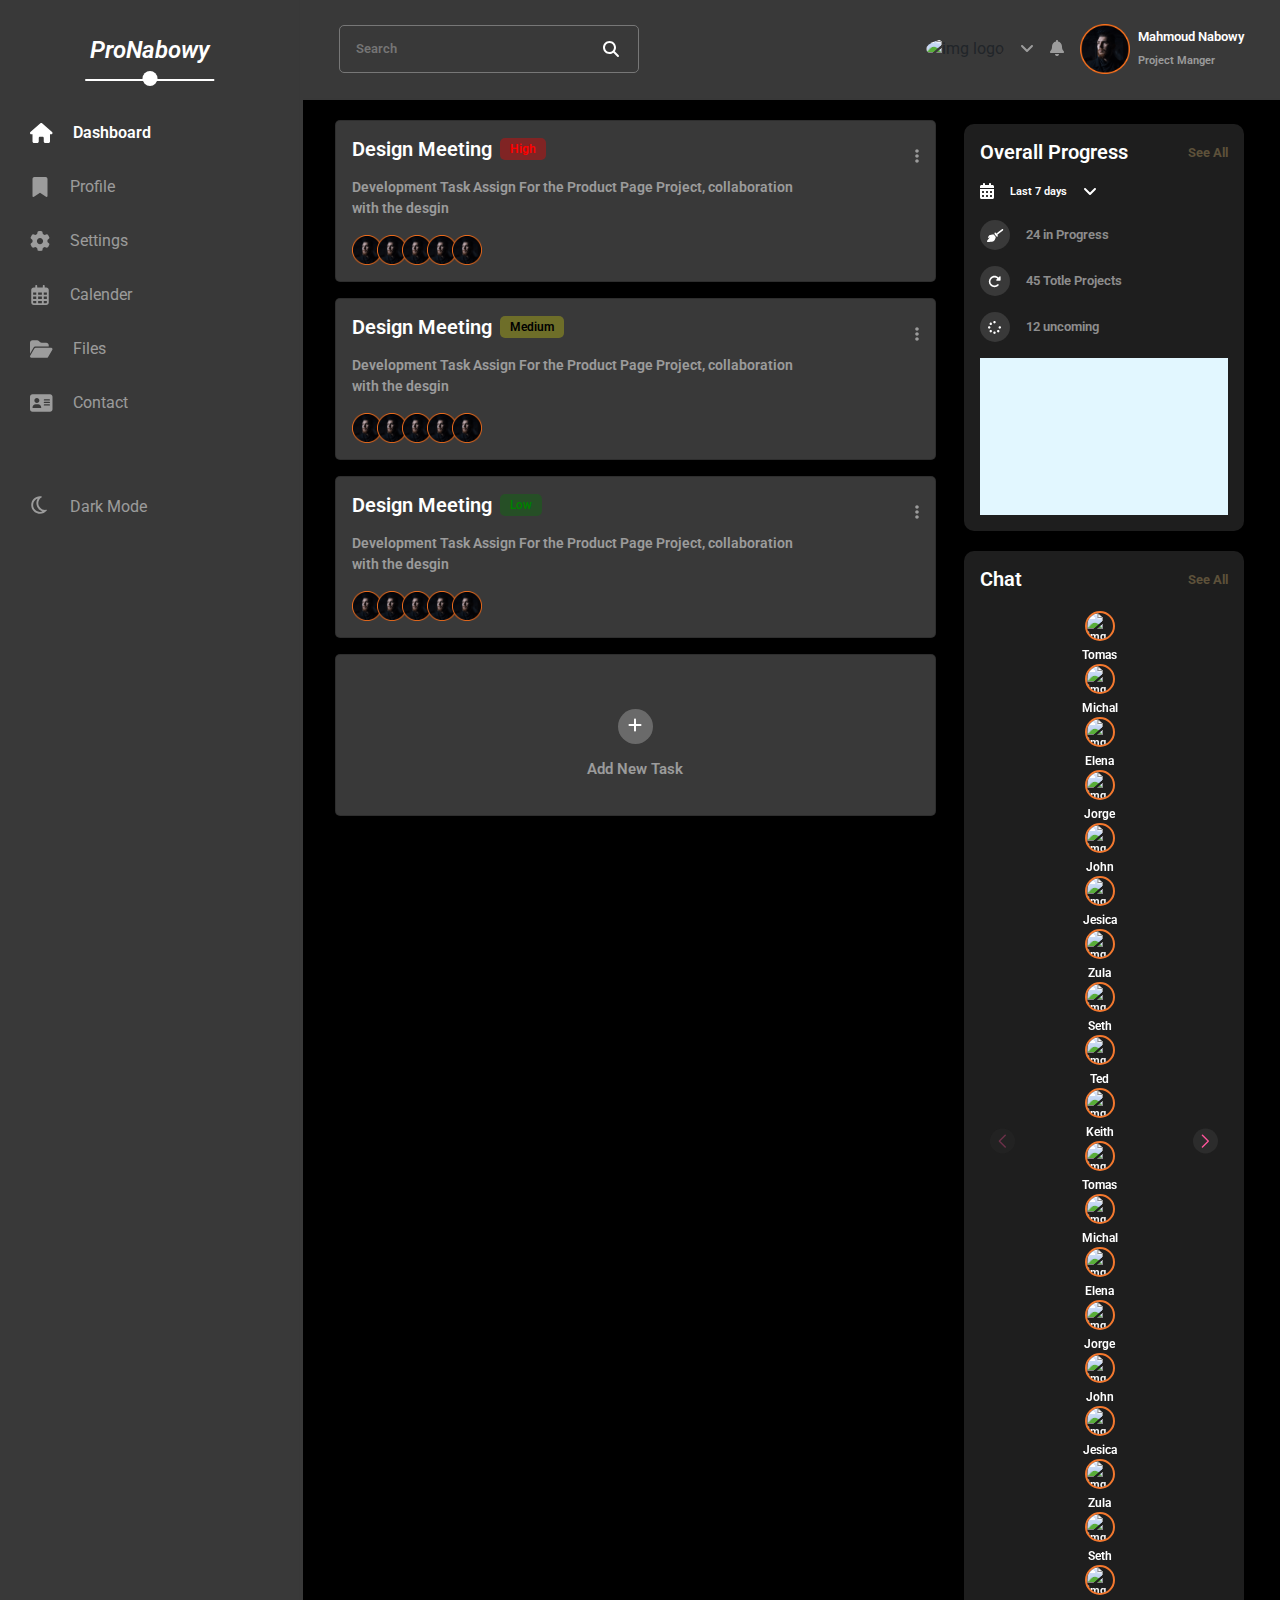
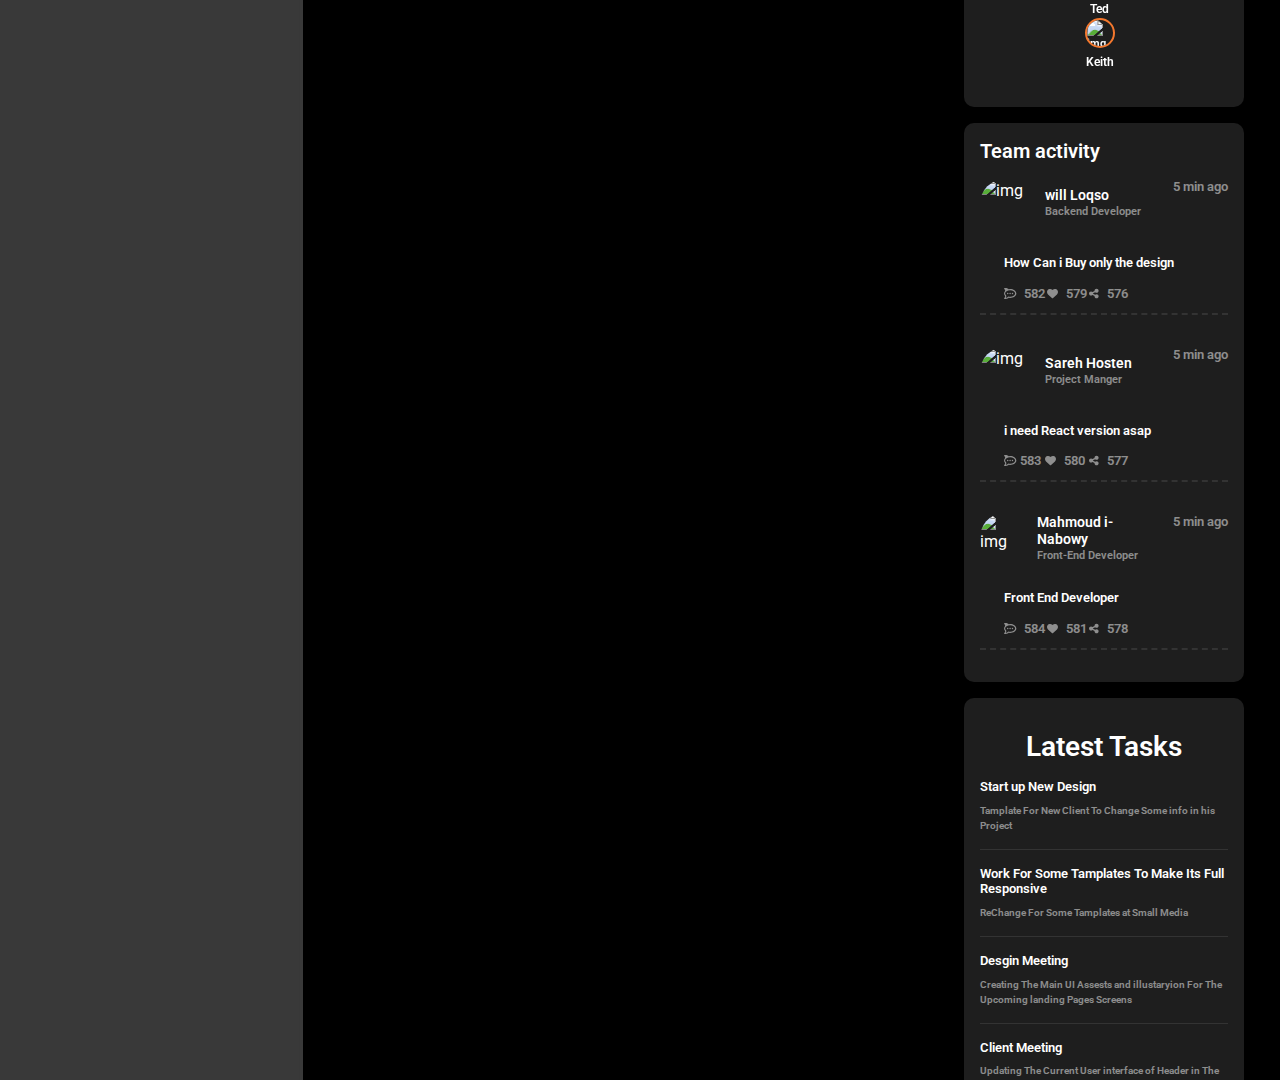
==== commit 0e771626: "ProNabowy" ====
--- a/index.html
+++ b/index.html
@@ -5,6 +5,9 @@
         <meta charset="UTF-8">
         <meta http-equiv="X-UA-Compatible" content="IE=edge">
         <meta name="viewport" content="width=device-width, initial-scale=1.0">
+        <meta name="description"
+            content="Author: Mahmoud Nabowy Author, Illustrator: ProNabowy. Picture, Dashboard , tasks  Dashboard , Responsive Dashboard , activity Dashboard , Calendar Dashboard , Files Dashboard , Settings Dashboard , Profile Dashboard ,  Category: Books, Price:  £9.24, Length: 784 pages">
+            
         <link rel="preconnect" href="https://fonts.googleapis.com">
         <link rel="preconnect" href="https://fonts.gstatic.com" crossorigin>
         <!-- Select css libraries -->
@@ -111,7 +114,7 @@
                                 <span class="text-white-50"><i
                                         class="fa-solid fa-bell  ms-lg-3 ms-md-3 ms-2"></i></span>
                                 <div class=" ms-3" style=" width: 50px; height:50px; border-radius: 50%;">
-                                    <img src="images/Elipse 15.png" style="width: 100%;">
+                                    <img src="images/Elipse 15.png" alt="img" style="width: 100%;">
                                 </div>
                                 <div class="ms-2">
                                     <h6 style="font-size: 13px;" class="user-name text-white fw-bold mb-2">Mahmoud
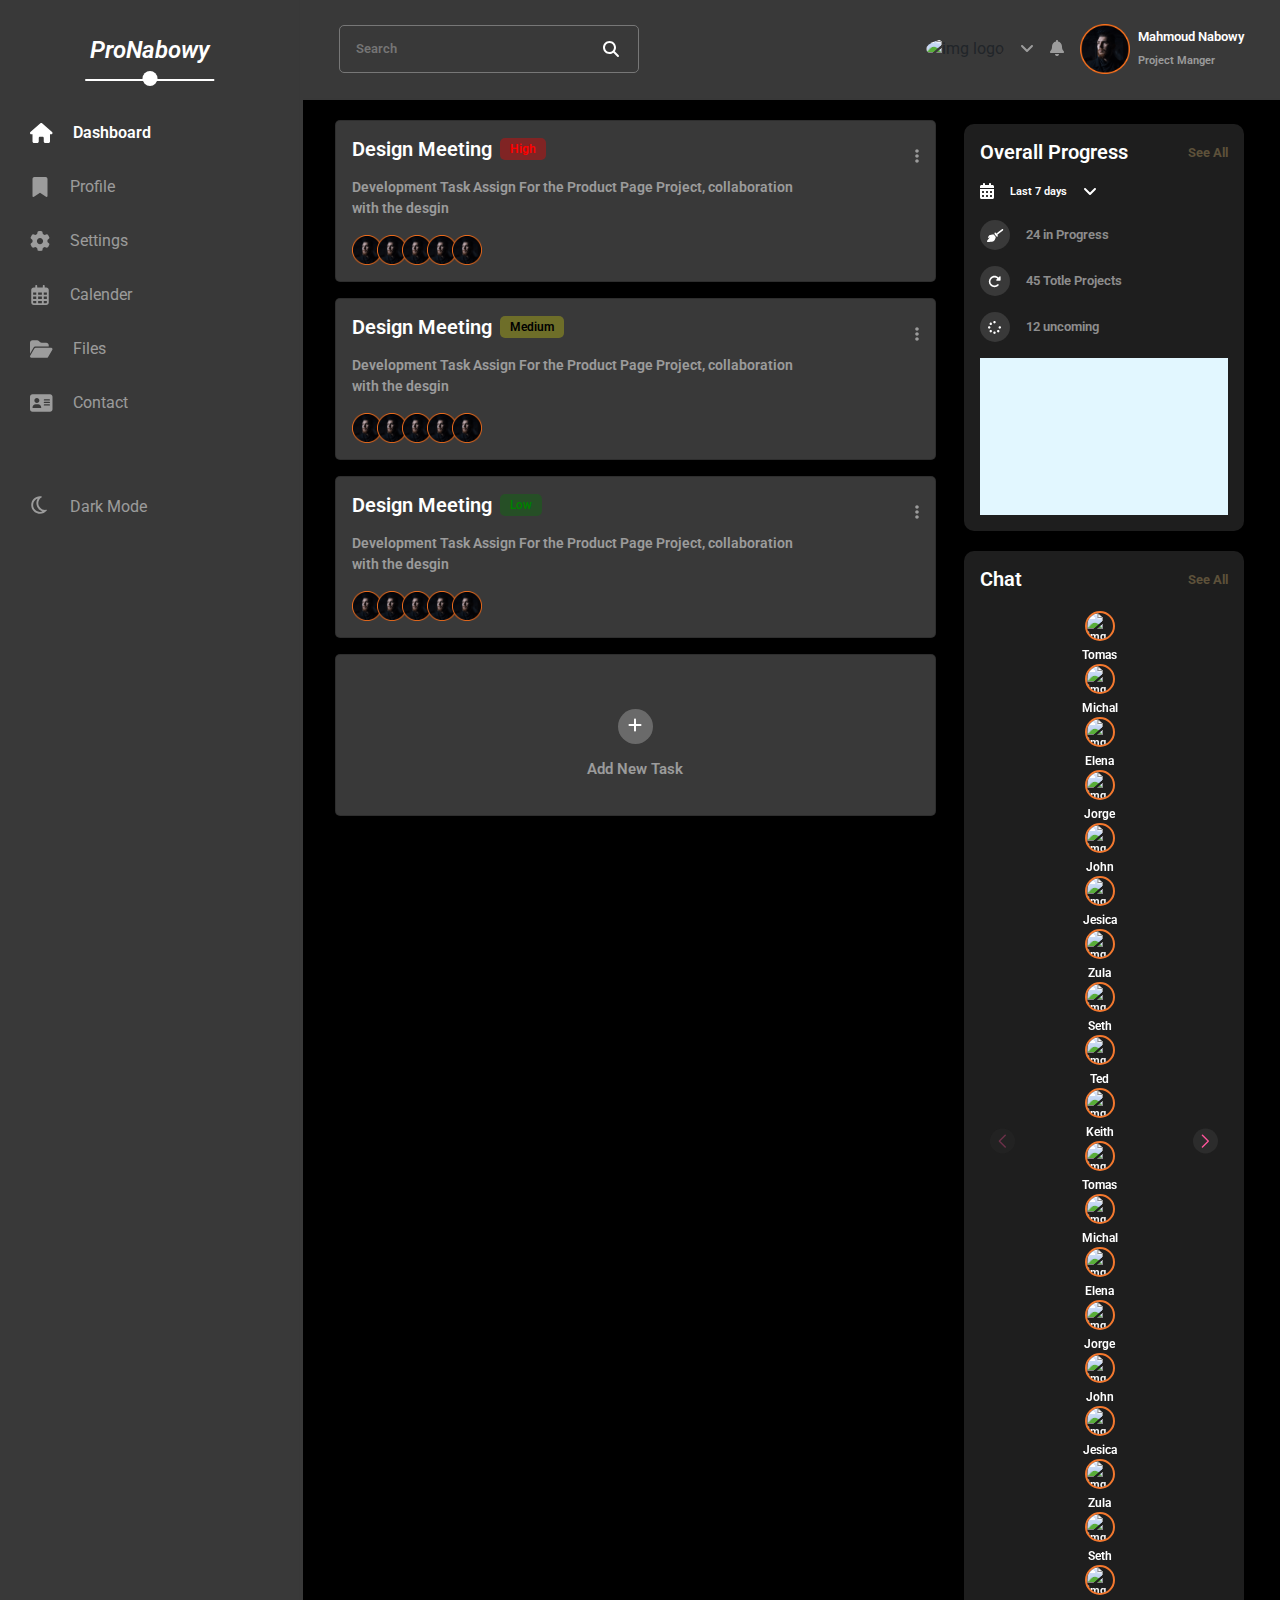
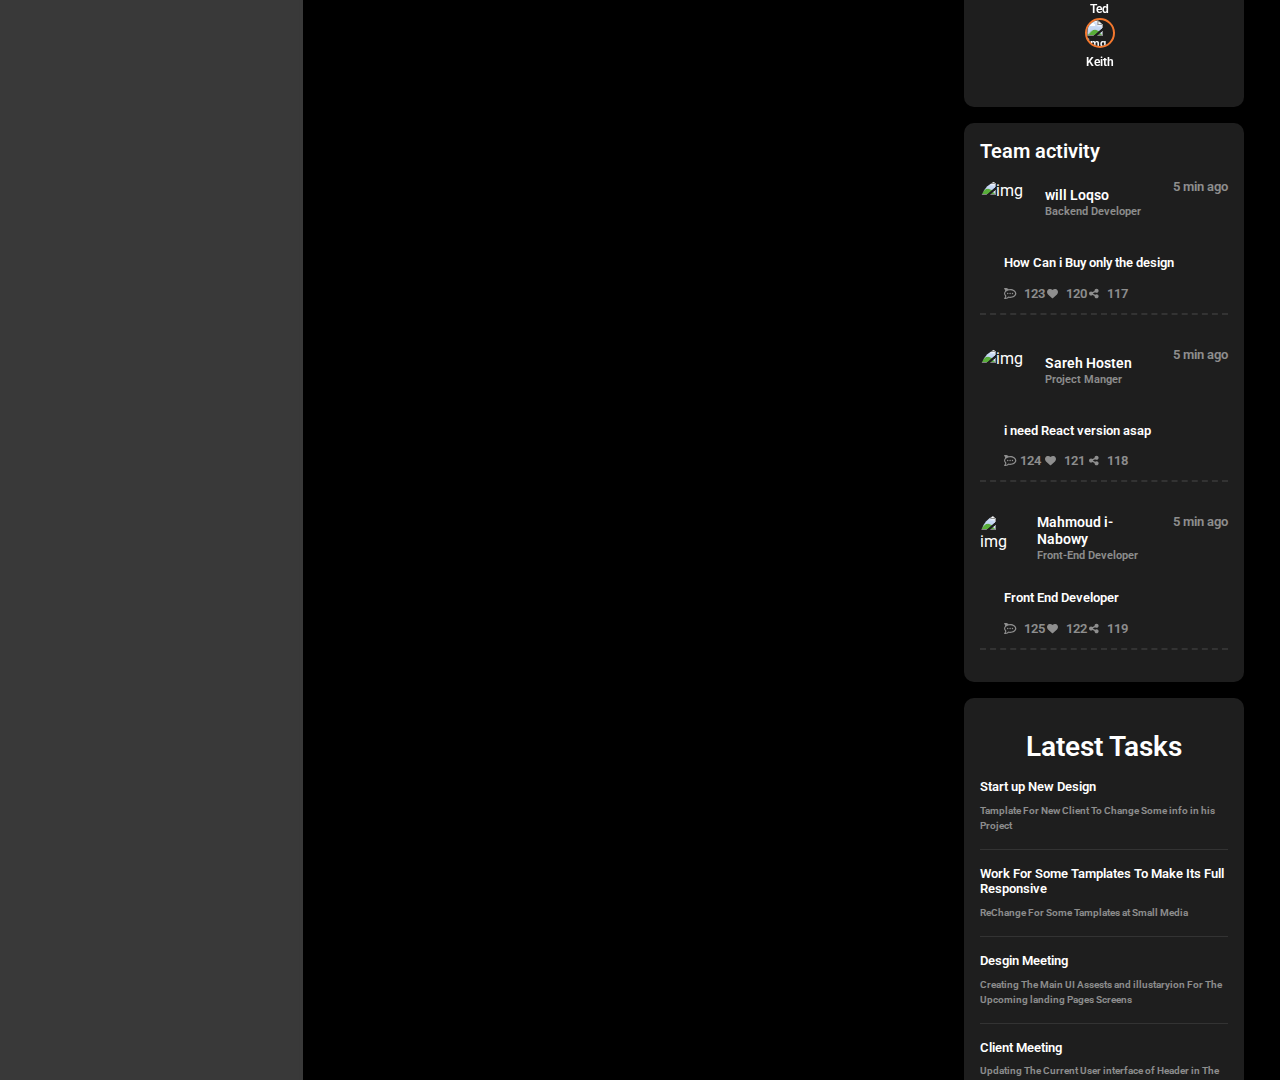
==== commit e24f7e11: "ProNabowy" ====
--- a/index.html
+++ b/index.html
@@ -629,7 +629,7 @@
                                                     Partner</option>
                                             </select>
                                             <select id="sort" class="fw-bold p-1  text-white-50"
-                                                style="border: 1px solid #333; background-color: var(--main-color); cursor: pointer;">
+                                                style="border: 1px solid #333; width: 120px; background-color: var(--main-color); cursor: pointer;">
                                                 <option style="font-weight: bold; font-size: 13px; cursor: pointer;"
                                                     value="none" disabled selected hidden>Sort By</option>
                                                 <option class="text-white"
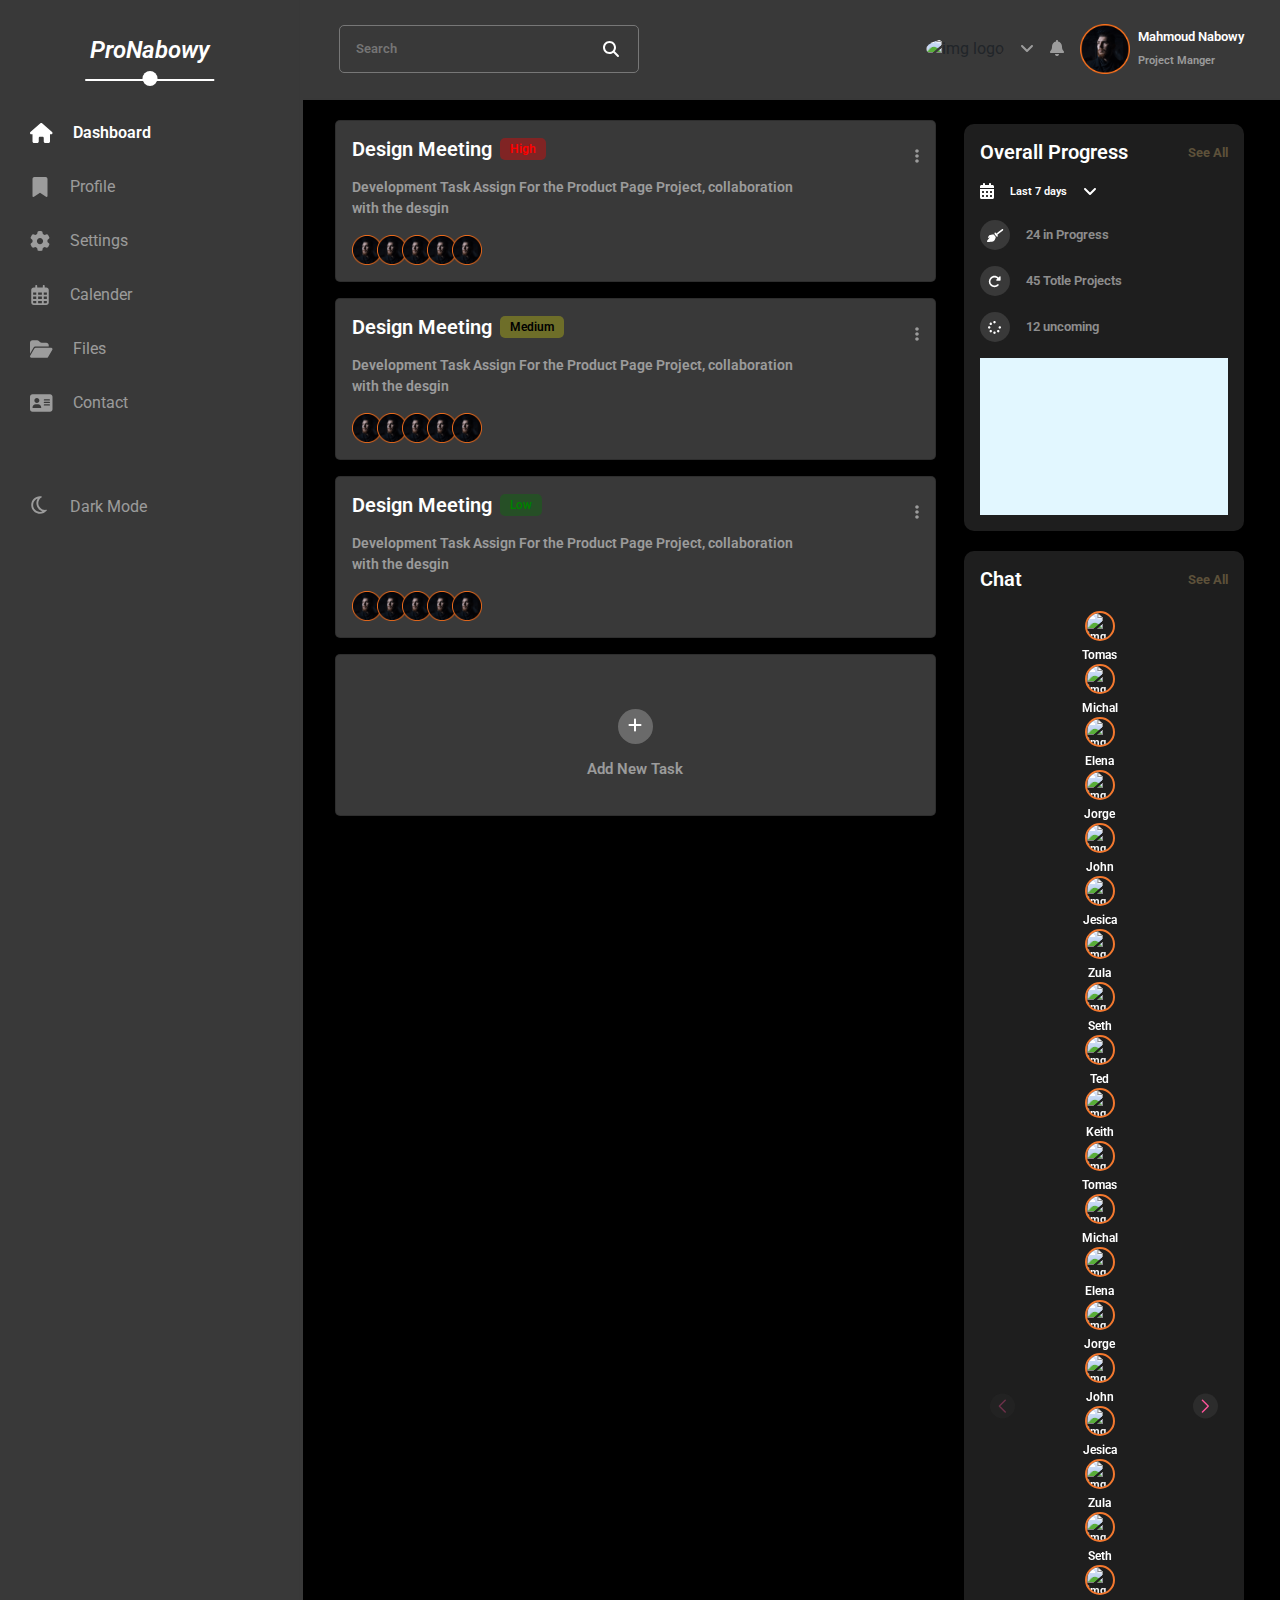
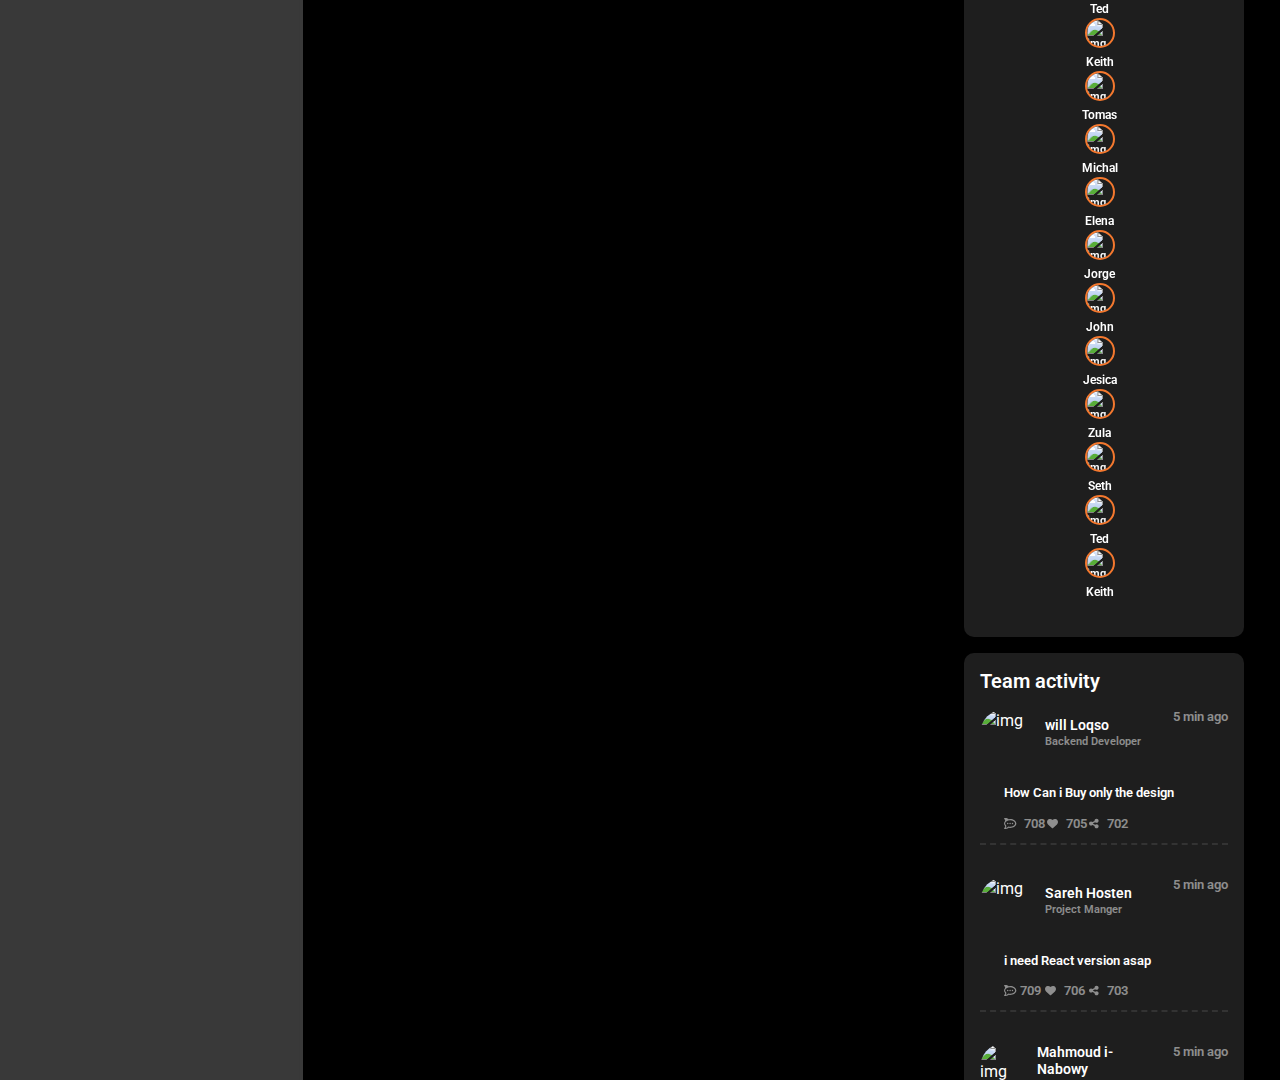
==== commit e0dafe5c: "ProNabowy" ====
--- a/index.html
+++ b/index.html
@@ -7,7 +7,6 @@
         <meta name="viewport" content="width=device-width, initial-scale=1.0">
         <meta name="description"
             content="Author: Mahmoud Nabowy Author, Illustrator: ProNabowy. Picture, Dashboard , tasks  Dashboard , Responsive Dashboard , activity Dashboard , Calendar Dashboard , Files Dashboard , Settings Dashboard , Profile Dashboard ,  Category: Books, Price:  £9.24, Length: 784 pages">
-            
         <link rel="preconnect" href="https://fonts.googleapis.com">
         <link rel="preconnect" href="https://fonts.gstatic.com" crossorigin>
         <!-- Select css libraries -->
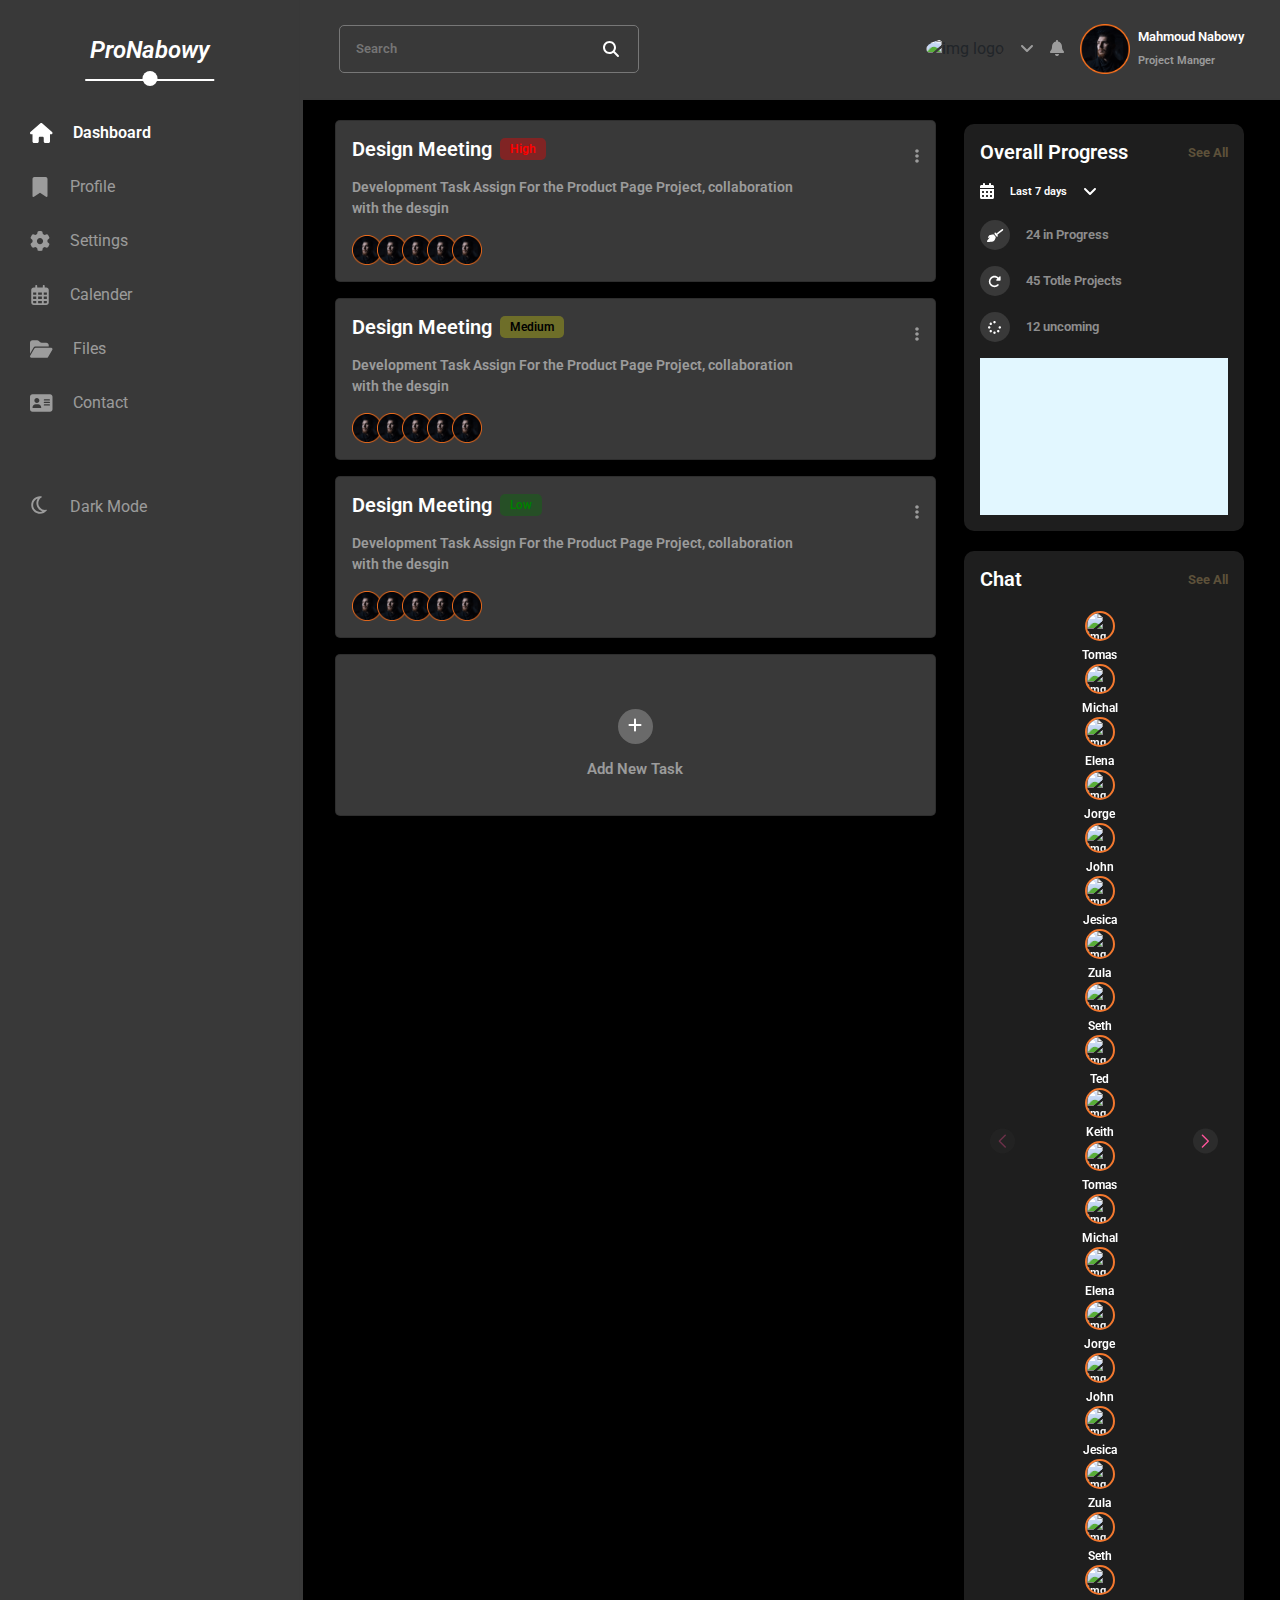
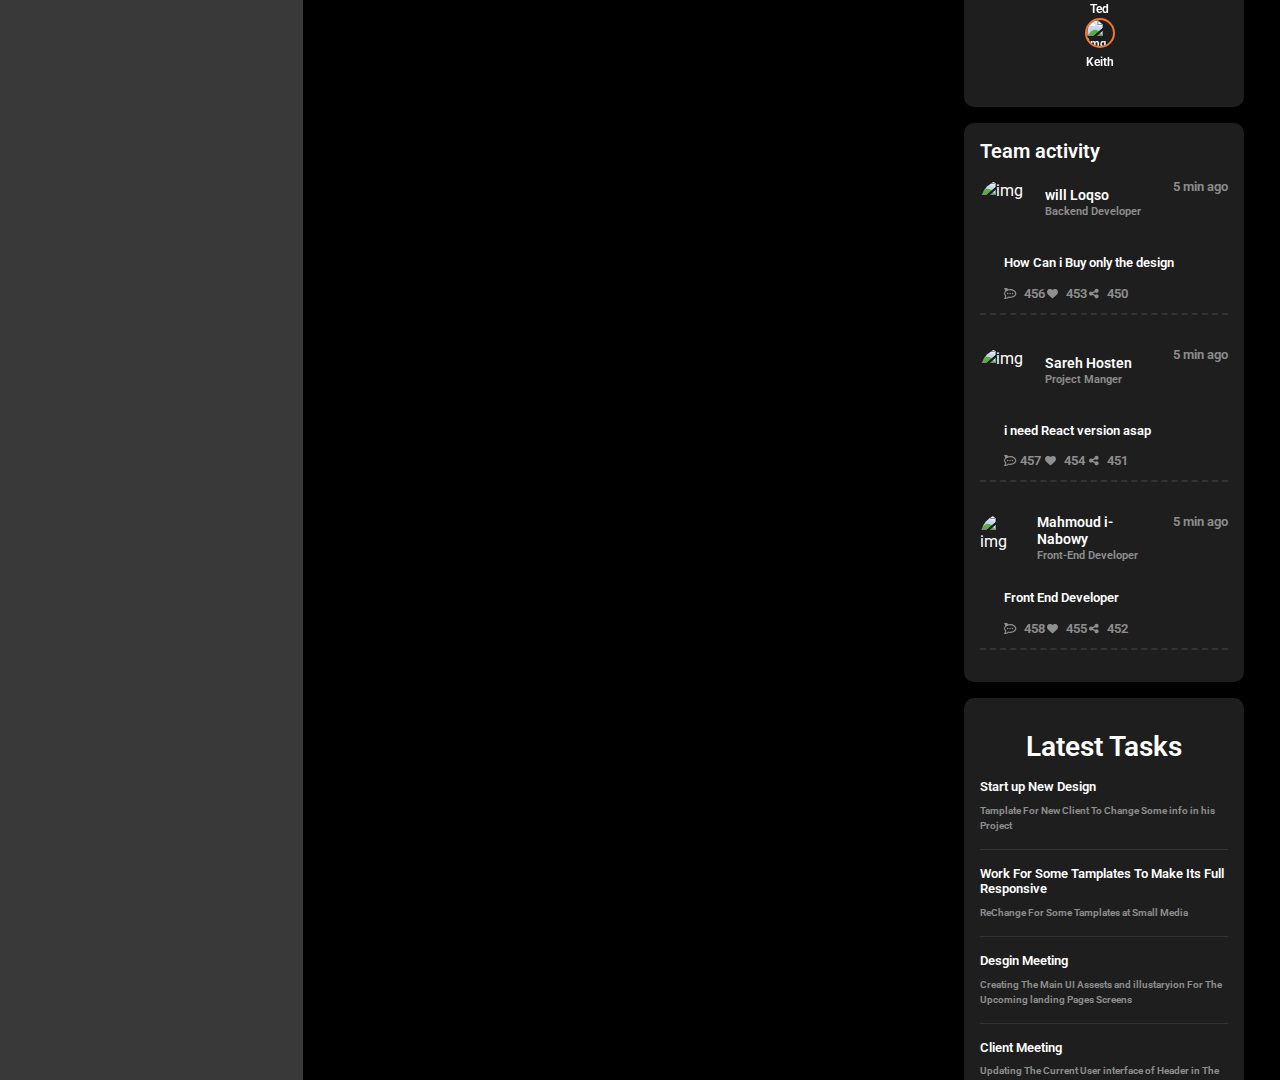
==== commit 9d35a868: "ProNabowy Updated" ====
--- a/index.html
+++ b/index.html
@@ -291,7 +291,7 @@
                                                         <div class="me-3">
                                                             <img src="https://www.dunya-project.com/wp-content/uploads/2020/02/personal-9.jpg" alt="img"
                                                                 style="width: 30px; height: 30px; border-radius: 50%;">
-                                                            <img src="https://scontent-hbe1-1.xx.fbcdn.net/v/t39.30808-6/269565362_1219408268583237_2211815673541737361_n.jpg?_nc_cat=109&ccb=1-7&_nc_sid=09cbfe&_nc_eui2=AeEL1MOq3AuIkK6PabFj9Yt-fRSP9k2bruR9FI_2TZuu5PjPBa69sm7a5waw9WvKBK6T6fJgpw0WZaZam6v2m6kr&_nc_ohc=aqOVkY5wWz4AX86IRS3&_nc_ht=scontent-hbe1-1.xx&oh=00_AfC1THApDOj6tsPn4ZIHUK-zjDluze2WQBU5LcPGwvmyKA&oe=637629DE"
+                                                            <img src="https://img.freepik.com/free-photo/portrait-man-with-beard-ukraine-sumy_8353-6061.jpg?size=626&ext=jpg&uid=R83129894&ga=GA1.2.935105513.1666868158"
                                                                 alt="img"
                                                                 style="width: 30px; height: 30px; border-radius: 50%; margin-left: -10px !important;">
                                                             <img src="https://img.freepik.com/free-photo/portrait-man-with-beard-ukraine-sumy_8353-6061.jpg?size=626&ext=jpg&uid=R83129894&ga=GA1.2.935105513.1666868158"
@@ -469,7 +469,7 @@
                                                                 style="width: 30px; height: 30px; border-radius: 50%; margin-left: -10px !important;">
                                                             <img src="https://www.dunya-project.com/wp-content/uploads/2020/02/personal-9.jpg" alt="img"
                                                                 style="width: 30px; height: 30px; border-radius: 50%; margin-left: -10px !important;">
-                                                            <img src="https://scontent-hbe1-1.xx.fbcdn.net/v/t39.30808-6/269565362_1219408268583237_2211815673541737361_n.jpg?_nc_cat=109&ccb=1-7&_nc_sid=09cbfe&_nc_eui2=AeEL1MOq3AuIkK6PabFj9Yt-fRSP9k2bruR9FI_2TZuu5PjPBa69sm7a5waw9WvKBK6T6fJgpw0WZaZam6v2m6kr&_nc_ohc=aqOVkY5wWz4AX86IRS3&_nc_ht=scontent-hbe1-1.xx&oh=00_AfC1THApDOj6tsPn4ZIHUK-zjDluze2WQBU5LcPGwvmyKA&oe=637629DE"
+                                                            <img src="https://img.freepik.com/free-photo/portrait-man-with-beard-ukraine-sumy_8353-6061.jpg?size=626&ext=jpg&uid=R83129894&ga=GA1.2.935105513.1666868158"
                                                                 alt="img"
                                                                 style="width: 30px; height: 30px; border-radius: 50%; margin-left: -10px !important;">
                                                         </div>
@@ -856,7 +856,7 @@
                                             </tr>
                                             <tr class="partner">
                                                 <td class="p-2" style="border-left: 1px solid var(--second-color);">
-                                                    <img src="https://scontent-hbe1-1.xx.fbcdn.net/v/t39.30808-6/269565362_1219408268583237_2211815673541737361_n.jpg?_nc_cat=109&ccb=1-7&_nc_sid=09cbfe&_nc_eui2=AeEL1MOq3AuIkK6PabFj9Yt-fRSP9k2bruR9FI_2TZuu5PjPBa69sm7a5waw9WvKBK6T6fJgpw0WZaZam6v2m6kr&_nc_ohc=aqOVkY5wWz4AX86IRS3&_nc_ht=scontent-hbe1-1.xx&oh=00_AfC1THApDOj6tsPn4ZIHUK-zjDluze2WQBU5LcPGwvmyKA&oe=637629DE"
+                                                    <img src="https://img.freepik.com/free-photo/portrait-man-with-beard-ukraine-sumy_8353-6061.jpg?size=626&ext=jpg&uid=R83129894&ga=GA1.2.935105513.1666868158"
                                                         alt="img"
                                                         style="width: 30px;height:30px; border-radius: 50%; margin-right: 5px !important;">
                                                     Marvin Mckinney
@@ -876,7 +876,7 @@
                                             </tr>
                                             <tr class="partner">
                                                 <td class="p-2" style="border-left: 1px solid var(--second-color);">
-                                                    <img src="https://scontent-hbe1-1.xx.fbcdn.net/v/t39.30808-6/269565362_1219408268583237_2211815673541737361_n.jpg?_nc_cat=109&ccb=1-7&_nc_sid=09cbfe&_nc_eui2=AeEL1MOq3AuIkK6PabFj9Yt-fRSP9k2bruR9FI_2TZuu5PjPBa69sm7a5waw9WvKBK6T6fJgpw0WZaZam6v2m6kr&_nc_ohc=aqOVkY5wWz4AX86IRS3&_nc_ht=scontent-hbe1-1.xx&oh=00_AfC1THApDOj6tsPn4ZIHUK-zjDluze2WQBU5LcPGwvmyKA&oe=637629DE"
+                                                    <img src="https://img.freepik.com/free-photo/portrait-man-with-beard-ukraine-sumy_8353-6061.jpg?size=626&ext=jpg&uid=R83129894&ga=GA1.2.935105513.1666868158"
                                                         alt="img"
                                                         style="width: 30px;height:30px; border-radius: 50%; margin-right: 5px !important;">
                                                     Georgi Young
@@ -973,7 +973,7 @@
                                             </tr>
                                             <tr class="partner">
                                                 <td class="p-2" style="border-left: 1px solid var(--second-color);">
-                                                    <img src="https://scontent-hbe1-1.xx.fbcdn.net/v/t39.30808-6/269565362_1219408268583237_2211815673541737361_n.jpg?_nc_cat=109&ccb=1-7&_nc_sid=09cbfe&_nc_eui2=AeEL1MOq3AuIkK6PabFj9Yt-fRSP9k2bruR9FI_2TZuu5PjPBa69sm7a5waw9WvKBK6T6fJgpw0WZaZam6v2m6kr&_nc_ohc=aqOVkY5wWz4AX86IRS3&_nc_ht=scontent-hbe1-1.xx&oh=00_AfC1THApDOj6tsPn4ZIHUK-zjDluze2WQBU5LcPGwvmyKA&oe=637629DE"
+                                                    <img src="https://img.freepik.com/free-photo/portrait-man-with-beard-ukraine-sumy_8353-6061.jpg?size=626&ext=jpg&uid=R83129894&ga=GA1.2.935105513.1666868158"
                                                         alt="img"
                                                         style="width: 30px;height:30px; border-radius: 50%; margin-right: 5px !important;">
                                                     WIll Loqso
@@ -992,7 +992,7 @@
                                             </tr>
                                             <tr class="admin">
                                                 <td class="p-2" style="border-left: 1px solid var(--second-color);">
-                                                    <img src="https://scontent-hbe1-1.xx.fbcdn.net/v/t39.30808-6/269565362_1219408268583237_2211815673541737361_n.jpg?_nc_cat=109&ccb=1-7&_nc_sid=09cbfe&_nc_eui2=AeEL1MOq3AuIkK6PabFj9Yt-fRSP9k2bruR9FI_2TZuu5PjPBa69sm7a5waw9WvKBK6T6fJgpw0WZaZam6v2m6kr&_nc_ohc=aqOVkY5wWz4AX86IRS3&_nc_ht=scontent-hbe1-1.xx&oh=00_AfC1THApDOj6tsPn4ZIHUK-zjDluze2WQBU5LcPGwvmyKA&oe=637629DE"
+                                                    <img src="https://img.freepik.com/free-photo/portrait-man-with-beard-ukraine-sumy_8353-6061.jpg?size=626&ext=jpg&uid=R83129894&ga=GA1.2.935105513.1666868158"
                                                         alt="img"
                                                         style="width: 30px;height:30px; border-radius: 50%; margin-right: 5px !important;">
                                                     Sareh Hostm
@@ -1101,7 +1101,7 @@
                                     <div class="mb-3" style="border-bottom: 2px dashed #333;">
                                         <div class="d-flex justify-content-between">
                                             <div class="d-flex align-items-center col-lg-8 mt-3 mb-3">
-                                                <img src="https://scontent-hbe1-1.xx.fbcdn.net/v/t39.30808-6/269565362_1219408268583237_2211815673541737361_n.jpg?_nc_cat=109&ccb=1-7&_nc_sid=09cbfe&_nc_eui2=AeEL1MOq3AuIkK6PabFj9Yt-fRSP9k2bruR9FI_2TZuu5PjPBa69sm7a5waw9WvKBK6T6fJgpw0WZaZam6v2m6kr&_nc_ohc=aqOVkY5wWz4AX86IRS3&_nc_ht=scontent-hbe1-1.xx&oh=00_AfC1THApDOj6tsPn4ZIHUK-zjDluze2WQBU5LcPGwvmyKA&oe=637629DE"
+                                                <img src="https://img.freepik.com/free-photo/portrait-man-with-beard-ukraine-sumy_8353-6061.jpg?size=626&ext=jpg&uid=R83129894&ga=GA1.2.935105513.1666868158"
                                                     style="margin-right: 15px !important; width: 50px ; height:50px; border-radius: 50%;"
                                                     alt="img">
                                                 <div>
@@ -1325,4 +1325,4 @@
         <script src="js/chart.js"></script>
     </body>
 
-</html>+</html>
--- a/css/main.css
+++ b/css/main.css
@@ -53,6 +53,10 @@
 ::-webkit-scrollbar-thumb {
   border-radius: 20px;
     background-color: #6a6a6a;
+}
+
+.container {
+    max-width: 100%;
 }
 
 
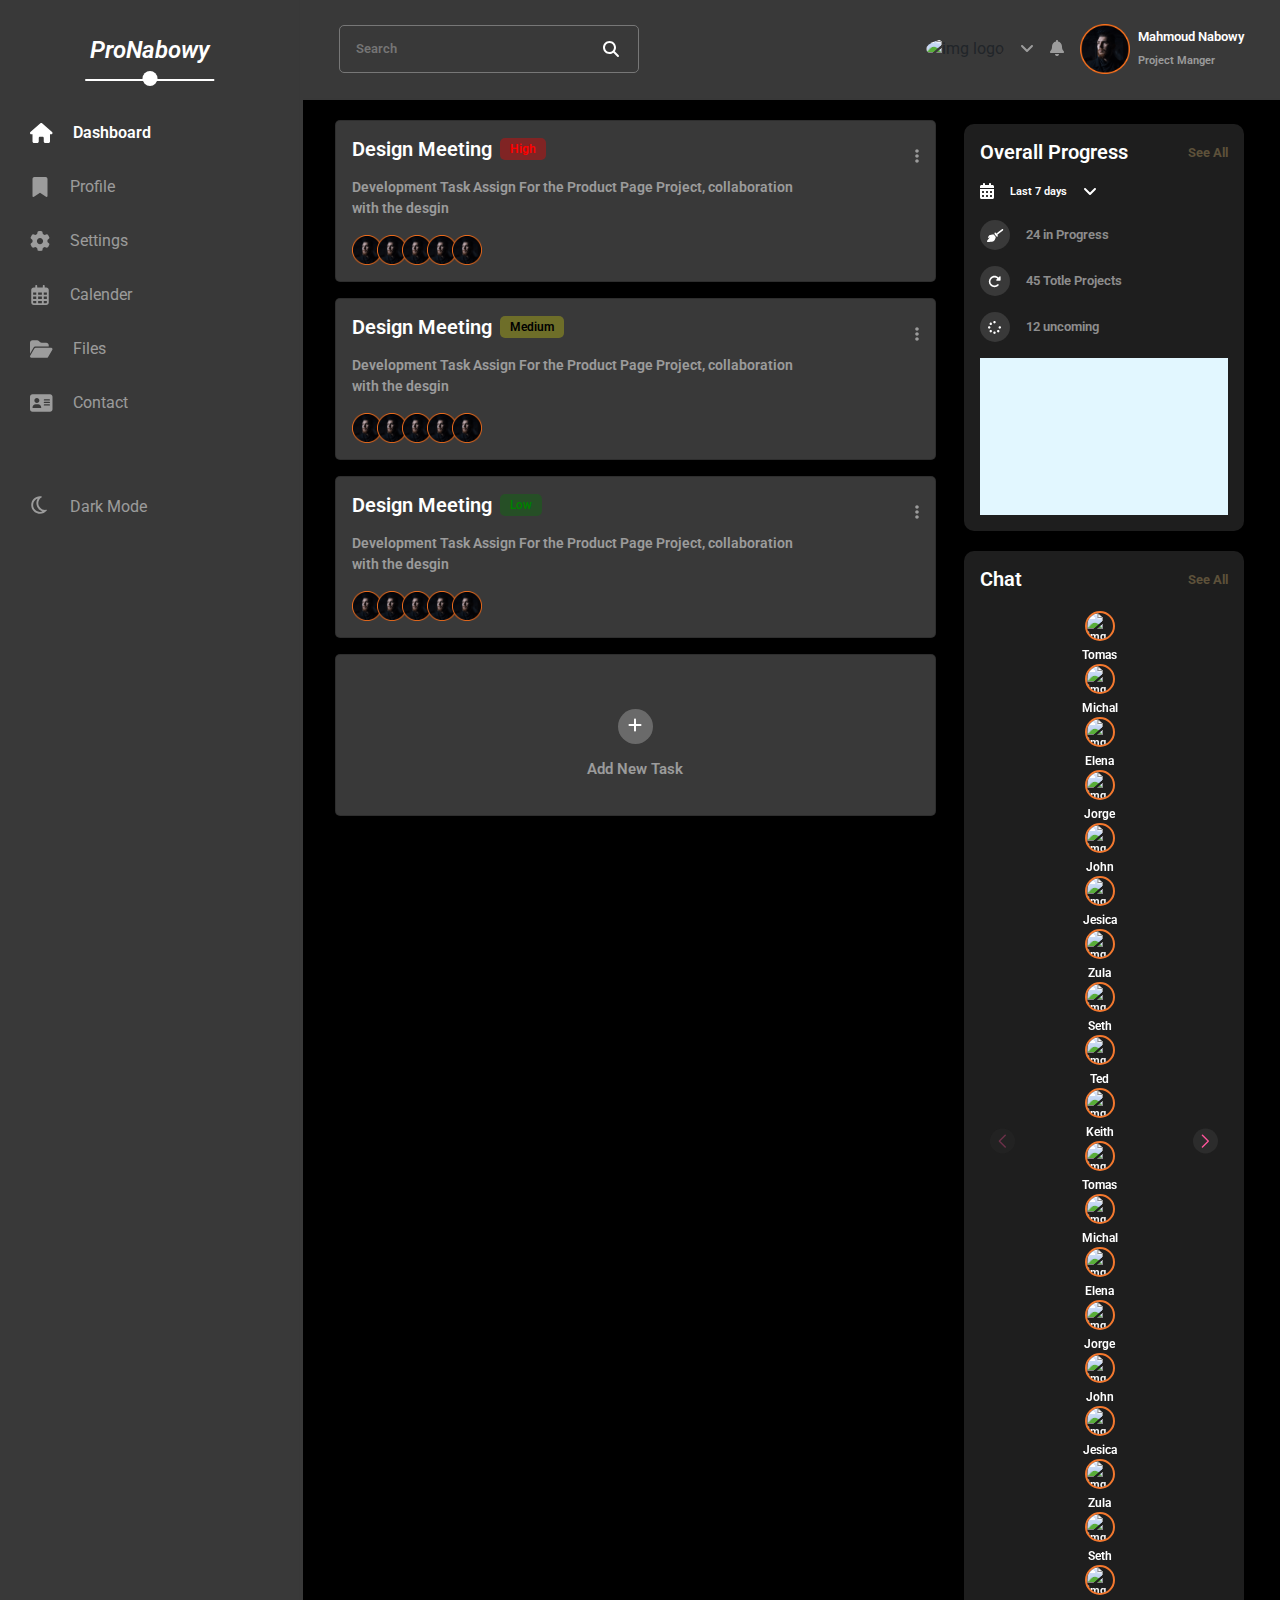
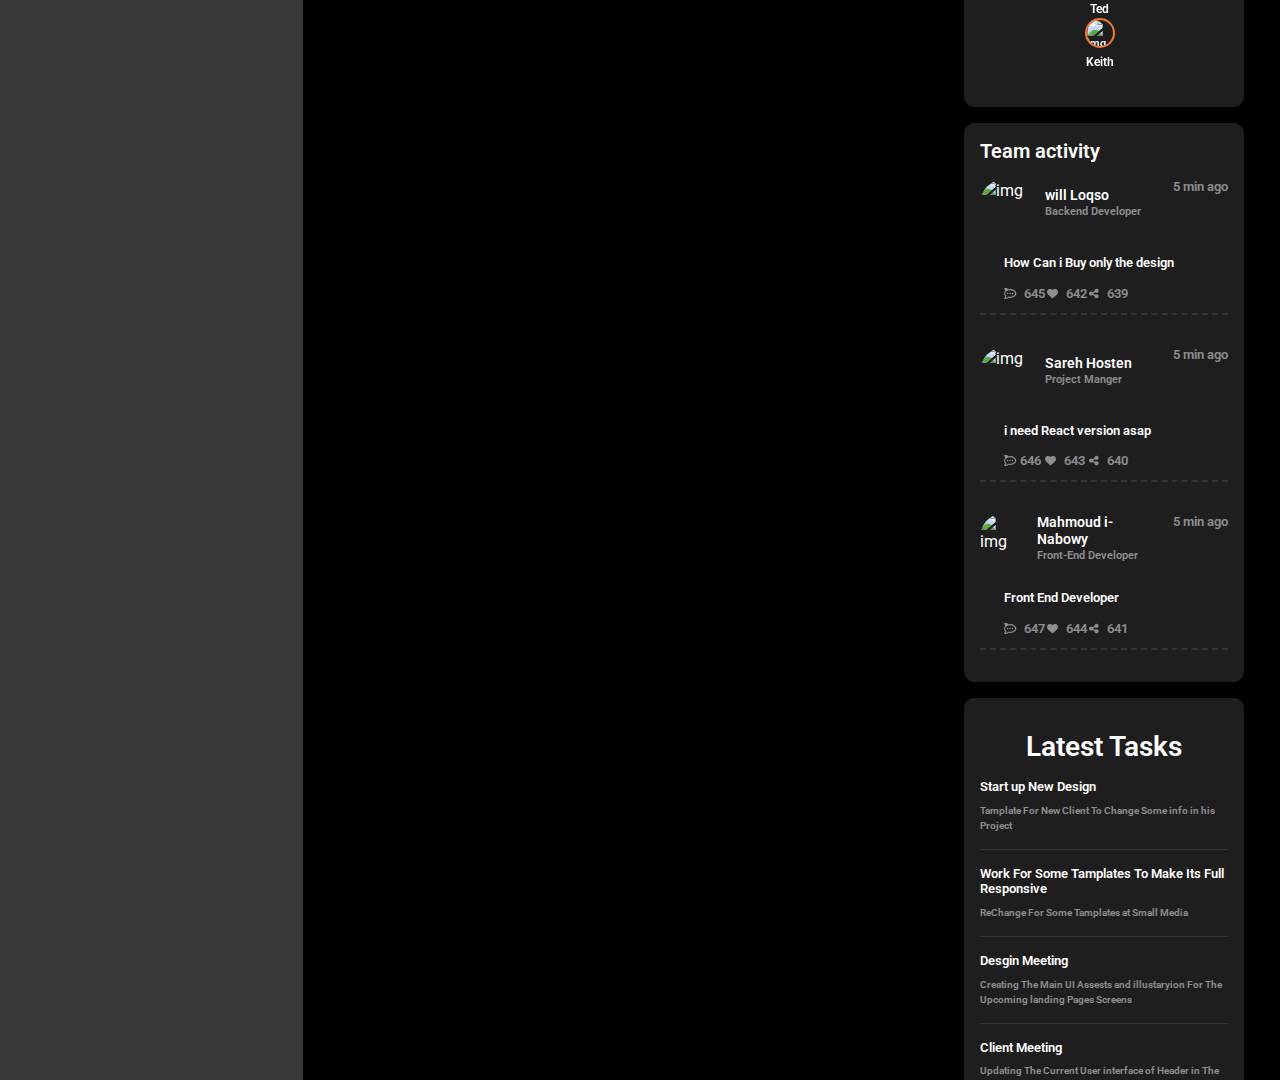
==== commit b5c73b08: "ProNabowy Updated" ====
--- a/index.html
+++ b/index.html
@@ -231,7 +231,7 @@
                                                 <div class="mt-3 mb-3 d-flex-between">
                                                     <div class="d-flex-between">
                                                         <div class="me-3">
-                                                            <img src="https://www.dunya-project.com/wp-content/uploads/2020/02/personal-9.jpg"
+                                                            <img src="https://img.freepik.com/free-photo/excited-stylish-curly-haired-girl-sunglasses-pointing-right-showing-way_176420-20193.jpg?w=1380&amp;t=st=1668348020~exp=1668348620~hmac=60f633b3e633f17f0a9bc7e8fbed0dc46c2671306a60cc4d3c0060fdb6f70fb5"
                                                                 alt="
                                                                                                                                                                                         img"
                                                                 style="width: 30px; height: 30px; border-radius: 50%;">
@@ -289,7 +289,7 @@
                                                 <div class="mt-3 mb-3 d-flex-between">
                                                     <div class="d-flex-between">
                                                         <div class="me-3">
-                                                            <img src="https://www.dunya-project.com/wp-content/uploads/2020/02/personal-9.jpg" alt="img"
+                                                            <img src="https://img.freepik.com/free-photo/excited-stylish-curly-haired-girl-sunglasses-pointing-right-showing-way_176420-20193.jpg?w=1380&amp;t=st=1668348020~exp=1668348620~hmac=60f633b3e633f17f0a9bc7e8fbed0dc46c2671306a60cc4d3c0060fdb6f70fb5" alt="img"
                                                                 style="width: 30px; height: 30px; border-radius: 50%;">
                                                             <img src="https://img.freepik.com/free-photo/portrait-man-with-beard-ukraine-sumy_8353-6061.jpg?size=626&ext=jpg&uid=R83129894&ga=GA1.2.935105513.1666868158"
                                                                 alt="img"
@@ -345,7 +345,7 @@
                                                 <div class="mt-3 mb-3 d-flex-between">
                                                     <div class="d-flex-between">
                                                         <div class="me-3">
-                                                            <img src="https://www.dunya-project.com/wp-content/uploads/2020/02/personal-9.jpg" alt="img"
+                                                            <img src="https://img.freepik.com/free-photo/excited-stylish-curly-haired-girl-sunglasses-pointing-right-showing-way_176420-20193.jpg?w=1380&amp;t=st=1668348020~exp=1668348620~hmac=60f633b3e633f17f0a9bc7e8fbed0dc46c2671306a60cc4d3c0060fdb6f70fb5" alt="img"
                                                                 style="width: 30px; height: 30px; border-radius: 50%;">
                                                             <img src="https://img.freepik.com/free-photo/front-view-male-student-wearing-black-backpack-holding-copybooks-files-blue-wall_140725-42636.jpg?w=1380&t=st=1668347514~exp=1668348114~hmac=20ce02fd91a51e41cbff5bdfd3c6927ad6e6dd66fb36bd5e386f71575e16f03e"
                                                                 alt="img"
@@ -408,7 +408,7 @@
                                                             <img src="https://img.freepik.com/free-photo/front-view-male-student-wearing-black-backpack-holding-copybooks-files-blue-wall_140725-42636.jpg?w=1380&t=st=1668347514~exp=1668348114~hmac=20ce02fd91a51e41cbff5bdfd3c6927ad6e6dd66fb36bd5e386f71575e16f03e"
                                                                 alt="img"
                                                                 style="width: 30px; height: 30px; border-radius: 50%;">
-                                                            <img src="https://www.dunya-project.com/wp-content/uploads/2020/02/personal-9.jpg" alt="img"
+                                                            <img src="https://img.freepik.com/free-photo/excited-stylish-curly-haired-girl-sunglasses-pointing-right-showing-way_176420-20193.jpg?w=1380&amp;t=st=1668348020~exp=1668348620~hmac=60f633b3e633f17f0a9bc7e8fbed0dc46c2671306a60cc4d3c0060fdb6f70fb5" alt="img"
                                                                 style="width: 30px; height: 30px; border-radius: 50%; margin-left: -10px !important;">
                                                             <img src="https://img.freepik.com/free-photo/front-view-male-student-wearing-black-backpack-holding-copybooks-files-blue-wall_140725-42636.jpg?w=1380&t=st=1668347514~exp=1668348114~hmac=20ce02fd91a51e41cbff5bdfd3c6927ad6e6dd66fb36bd5e386f71575e16f03e"
                                                                 alt="img"
@@ -467,7 +467,7 @@
                                                                 style="width: 30px; height: 30px; border-radius: 50%;">
                                                             <img src="https://vtphna.org.au/wp-content/uploads/2019/09/Population-Health-Planning.jpg" alt="img"
                                                                 style="width: 30px; height: 30px; border-radius: 50%; margin-left: -10px !important;">
-                                                            <img src="https://www.dunya-project.com/wp-content/uploads/2020/02/personal-9.jpg" alt="img"
+                                                            <img src="https://img.freepik.com/free-photo/excited-stylish-curly-haired-girl-sunglasses-pointing-right-showing-way_176420-20193.jpg?w=1380&amp;t=st=1668348020~exp=1668348620~hmac=60f633b3e633f17f0a9bc7e8fbed0dc46c2671306a60cc4d3c0060fdb6f70fb5" alt="img"
                                                                 style="width: 30px; height: 30px; border-radius: 50%; margin-left: -10px !important;">
                                                             <img src="https://img.freepik.com/free-photo/portrait-man-with-beard-ukraine-sumy_8353-6061.jpg?size=626&ext=jpg&uid=R83129894&ga=GA1.2.935105513.1666868158"
                                                                 alt="img"
@@ -521,7 +521,7 @@
                                                             <img src="https://scontent-hbe1-1.xx.fbcdn.net/v/t1.6435-9/168893736_1767234440113041_7400303582363568484_n.jpg?_nc_cat=111&ccb=1-7&_nc_sid=730e14&_nc_eui2=AeFCDZWtQzO3gBvS0EJPucUQW4AIXF0DE9BbgAhcXQMT0EDKd2dIou-_--PQ4zZGGpzViOtqxaaAxSlU5Kxx8gLX&_nc_ohc=NZkjlN6ECjEAX-7yUbs&_nc_ht=scontent-hbe1-1.xx&oh=00_AfAK6_IlcM8sk5t1rkzlK_6Uwsz-hPte4UB6oz8V_QMTsA&oe=63986D1B"
                                                                 alt="img"
                                                                 style="width: 30px; height: 30px; border-radius: 50%;">
-                                                            <img src="https://www.dunya-project.com/wp-content/uploads/2020/02/personal-9.jpg" alt="img"
+                                                            <img src="https://img.freepik.com/free-photo/excited-stylish-curly-haired-girl-sunglasses-pointing-right-showing-way_176420-20193.jpg?w=1380&amp;t=st=1668348020~exp=1668348620~hmac=60f633b3e633f17f0a9bc7e8fbed0dc46c2671306a60cc4d3c0060fdb6f70fb5" alt="img"
                                                                 style="width: 30px; height: 30px; border-radius: 50%; margin-left: -10px !important;">
                                                             <img src="https://img.freepik.com/free-photo/front-view-male-student-wearing-black-backpack-holding-copybooks-files-blue-wall_140725-42636.jpg?w=1380&t=st=1668347514~exp=1668348114~hmac=20ce02fd91a51e41cbff5bdfd3c6927ad6e6dd66fb36bd5e386f71575e16f03e"
                                                                 alt="img"
@@ -577,7 +577,7 @@
                                                         <div class="me-3">
                                                             <img src="https://scontent-hbe1-1.xx.fbcdn.net/v/t1.6435-9/168893736_1767234440113041_7400303582363568484_n.jpg?_nc_cat=111&ccb=1-7&_nc_sid=730e14&_nc_eui2=AeFCDZWtQzO3gBvS0EJPucUQW4AIXF0DE9BbgAhcXQMT0EDKd2dIou-_--PQ4zZGGpzViOtqxaaAxSlU5Kxx8gLX&_nc_ohc=NZkjlN6ECjEAX-7yUbs&_nc_ht=scontent-hbe1-1.xx&oh=00_AfAK6_IlcM8sk5t1rkzlK_6Uwsz-hPte4UB6oz8V_QMTsA&oe=63986D1B"
                                                                 alt="img" style="width: 30px; height: 30px; border-radius: 50%;">
-                                                            <img src="https://www.dunya-project.com/wp-content/uploads/2020/02/personal-9.jpg" alt="img"
+                                                            <img src="https://img.freepik.com/free-photo/excited-stylish-curly-haired-girl-sunglasses-pointing-right-showing-way_176420-20193.jpg?w=1380&amp;t=st=1668348020~exp=1668348620~hmac=60f633b3e633f17f0a9bc7e8fbed0dc46c2671306a60cc4d3c0060fdb6f70fb5" alt="img"
                                                                 style="width: 30px; height: 30px; border-radius: 50%; margin-left: -10px !important;">
                                                             <img src="https://img.freepik.com/free-photo/front-view-male-student-wearing-black-backpack-holding-copybooks-files-blue-wall_140725-42636.jpg?w=1380&t=st=1668347514~exp=1668348114~hmac=20ce02fd91a51e41cbff5bdfd3c6927ad6e6dd66fb36bd5e386f71575e16f03e"
                                                                 alt="img" style="width: 30px; height: 30px; border-radius: 50%; margin-left: -10px !important;">
@@ -686,7 +686,7 @@
                                             </tr>
                                             <tr class="partner">
                                                 <td class="p-2" style="border-left: 1px solid var(--second-color);">
-                                                    <img src="https://www.dunya-project.com/wp-content/uploads/2020/02/personal-9.jpg" alt="img"
+                                                    <img src="https://img.freepik.com/free-photo/excited-stylish-curly-haired-girl-sunglasses-pointing-right-showing-way_176420-20193.jpg?w=1380&amp;t=st=1668348020~exp=1668348620~hmac=60f633b3e633f17f0a9bc7e8fbed0dc46c2671306a60cc4d3c0060fdb6f70fb5" alt="img"
                                                         style="width: 30px;height:30px; border-radius: 50%; margin-right: 5px !important;">
                                                     Marvin Mckinney
                                                 </td>
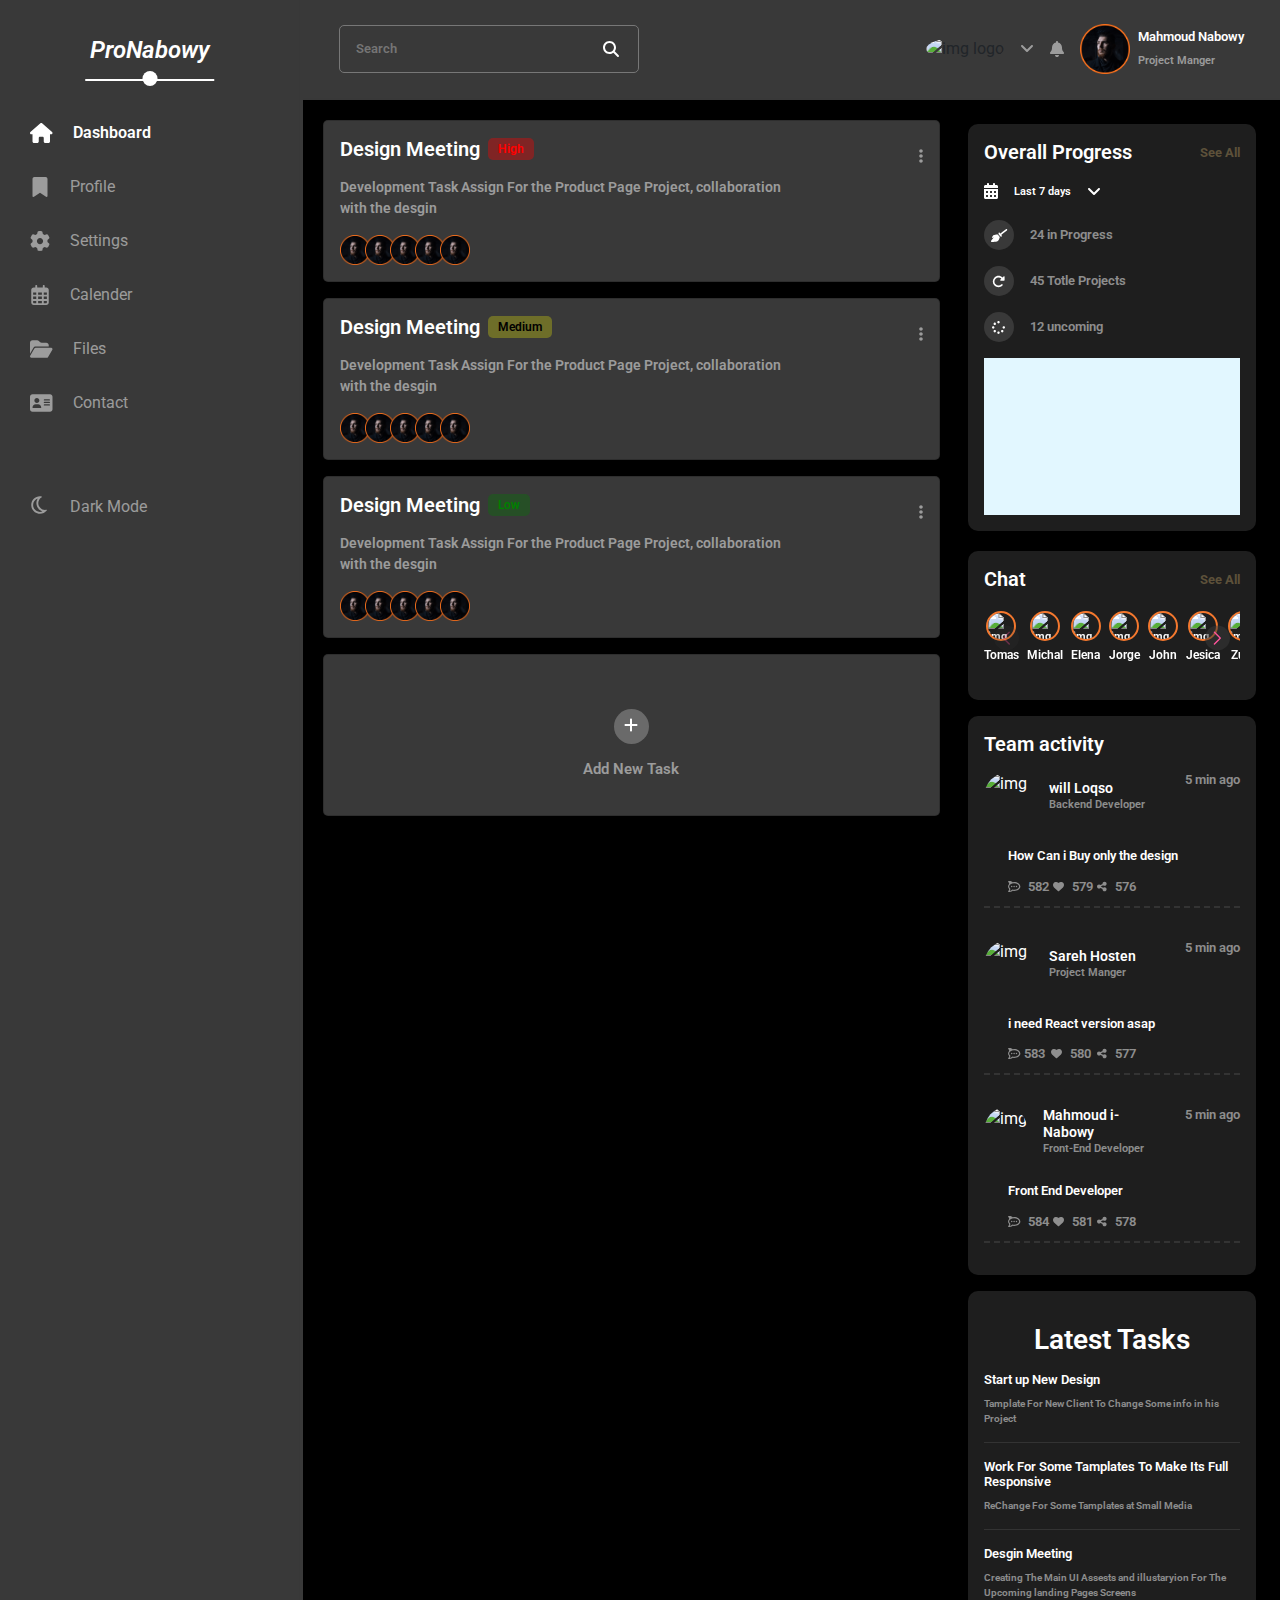
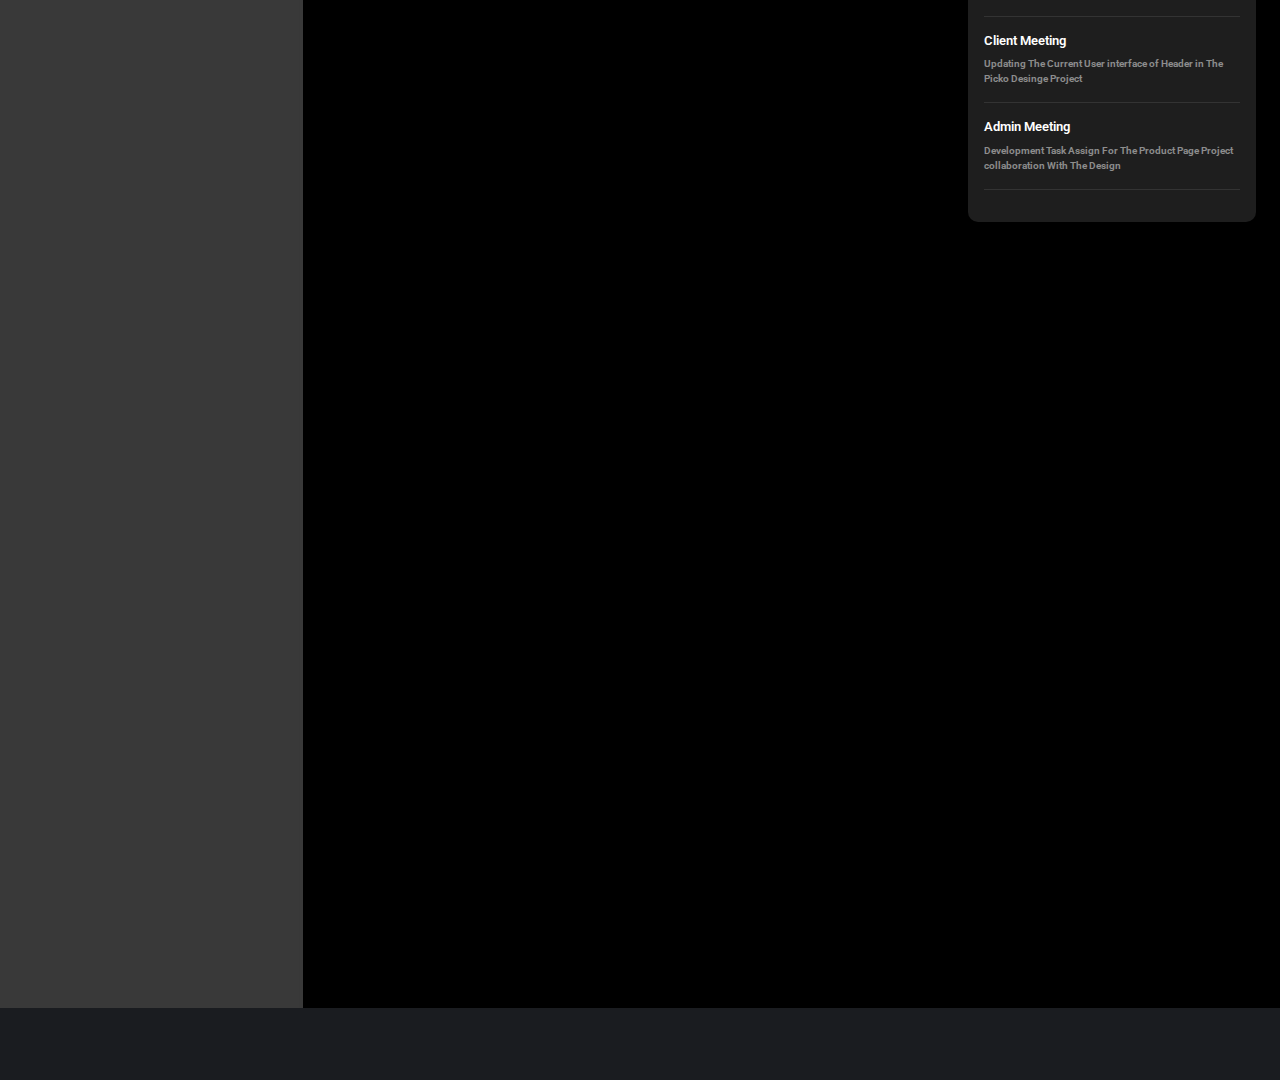
==== commit cb344e19: "Update index.html" ====
--- a/index.html
+++ b/index.html
@@ -43,7 +43,8 @@
         <div class="page d-flex">
             <div class="nav-wrapper"
                 style="border-right: 1px solid var(--main-color); background-color: var(--light-color);">
-                <h4 class="logo mb-lg-5 mb-md-5 text-white fw-bold text-center fst-italic position-relative p-3 ">
+                <h4
+                    class="logo mb-lg-5 mb-md-5 text-white fw-bold text-center d-none d-md-block d-lg-block fst-italic position-relative p-3 ">
                     ProNabowy</h4>
                 <ul class="link-items">
                     <li class="link-item active">
@@ -91,10 +92,10 @@
             </div>
             <div data-aos="fade-left" class="page-sections"
                 style="background-color: var(--second-color); width: calc(100% - 300px);">
-                <header class="p-4"
+                <header class="p-md-4 p-lg-4 p-1"
                     style="margin-left: 3px !important; background-color: var(--light-color); position: relative; border-bottom: 2px solid var(--main-color);">
                     <div class="container">
-                        <div class="d-flex-between flex-wrap">
+                        <div class="d-flex-between d-flex flex-wrap">
                             <form action="" class="position-relative" style="width: 300px;">
                                 <input type="search" class="p-3 text-white-50 fw-bold w-100" placeholder="Search"
                                     style="border-radius: 5px; outline: none; border: 1px solid #777; font-size: 13px; background-color: var(--second-color);">
@@ -103,15 +104,15 @@
                                         style=" right: 20px; top: 50%; transform: translateY(-50%);"></i>
                                 </span>
                             </form>
-                            <div class="notifications d-flex-between">
-                                <div>
+                            <div class="notifications d-flex d-flex-between">
+                                <div class="d-none d-md-block d-lg-block">
                                     <img src="https://vtphna.org.au/wp-content/uploads/2019/09/Population-Health-Planning.jpg" alt="img logo"
                                         style="width: 30px; height:30px; border-radius: 50%;" id="nabowy">
                                 </div>
-                                <span class="text-white-50"><i
+                                <span class="text-white-50 d-none d-md-block d-lg-block "><i
                                         class="fa-solid fa-angle-down  ms-lg-3 ms-md-3 ms-2"></i></span>
-                                <span class="text-white-50"><i
-                                        class="fa-solid fa-bell  ms-lg-3 ms-md-3 ms-2"></i></span>
+                                <span class="text-white-50 d-none d-md-block d-lg-block"><i
+                                        class="fa-solid fa-bell  ms-lg-3 ms-md-3 ms-2 d-none d-md-block d-lg-block"></i></span>
                                 <div class=" ms-3" style=" width: 50px; height:50px; border-radius: 50%;">
                                     <img src="images/Elipse 15.png" alt="img" style="width: 100%;">
                                 </div>
@@ -126,13 +127,13 @@
                 </header>
                 <section class="p-lg-2 pt-4"
                     style="background-color: var(--bg-color); position: relative; margin-left: 3px !important;">
-                    <div class="container">
+                    <div class="container p-0">
                         <div class="row">
                             <div class="col-lg-8 p-1">
-                                <div style="transition: var(--trasnition);" class="tasks p-2  d-flex-between flex-wrap">
+                                <div style="transition: var(--trasnition);" class="tasks p-2 d-flex d-flex-between flex-wrap">
                                 </div>
                                 <div data-aos="zoom-in" class="project-wrapper mt-4 mb-4 p-2">
-                                    <div class="d-flex-between">
+                                    <div class="d-flex-between d-flex">
                                         <h1 class="fw-bold text-white">Project</h1>
                                         <div>
                                             <button class="p-2 ms-2 text-black-50 fw-bold going-btn active_toggle_btn"
@@ -141,7 +142,7 @@
                                                 style="transition: var(--trasnition); border-radius: 5px; border: none; outline: none;">Pending</button>
                                         </div>
                                     </div>
-                                    <div style="transition: var(--trasnition);" class="going d-flex-between flex-wrap">
+                                    <div style="transition: var(--trasnition);" class="going d-flex d-flex-between flex-wrap">
                                         <div class="p-2 mt-3 mb-3 going-card"
                                             style="width: calc(49%);  background-color: var(--second-color); border-radius: 7px;">
                                             <div class="d-flex align-items-center mt-3 mb-3">
@@ -163,7 +164,7 @@
                                                 <h6 class="text-white-50 fw-bold" style="font-size: 11px;">6 days
                                                     left
                                                 </h6>
-                                                <div class="d-flex-between">
+                                                <div class="d-flex-between d-flex">
                                                     <div
                                                         style=" width: 80%; background-color: var(--off-dark); height: 5px;  border-radius: 3px;">
                                                         <span
@@ -171,8 +172,8 @@
                                                     </div>
                                                     <span class="text-white fw-bold" style="font-size: 12px;">78%</span>
                                                 </div>
-                                                <div class="mt-3 mb-3 d-flex-between">
-                                                    <div class="d-flex-between">
+                                                <div class="mt-3 mb-3 d-flex d-flex-between">
+                                                    <div class="d-flex d-flex d-flex-between">
                                                         <div class="me-3">
                                                             <img src="https://img.freepik.com/free-photo/portrait-man-with-beard-ukraine-sumy_8353-6061.jpg?size=626&ext=jpg&uid=R83129894&ga=GA1.2.935105513.1666868158"
                                                                 alt="img"
@@ -220,7 +221,7 @@
                                                 <h6 class="text-white-50 fw-bold" style="font-size: 11px;">6 days
                                                     left
                                                 </h6>
-                                                <div class="d-flex-between">
+                                                <div class="d-flex-between d-flex">
                                                     <div
                                                         style=" width: 80%; background-color: var(--off-dark); height: 5px;  border-radius: 3px;">
                                                         <span
@@ -228,8 +229,8 @@
                                                     </div>
                                                     <span class="text-white fw-bold" style="font-size: 12px;">78%</span>
                                                 </div>
-                                                <div class="mt-3 mb-3 d-flex-between">
-                                                    <div class="d-flex-between">
+                                                <div class="mt-3 mb-3 d-flex d-flex-between">
+                                                    <div class="d-flex d-flex-between">
                                                         <div class="me-3">
                                                             <img src="https://img.freepik.com/free-photo/excited-stylish-curly-haired-girl-sunglasses-pointing-right-showing-way_176420-20193.jpg?w=1380&amp;t=st=1668348020~exp=1668348620~hmac=60f633b3e633f17f0a9bc7e8fbed0dc46c2671306a60cc4d3c0060fdb6f70fb5"
                                                                 alt="
@@ -237,7 +238,7 @@
                                                                 style="width: 30px; height: 30px; border-radius: 50%;">
                                                             <img src="https://vtphna.org.au/wp-content/uploads/2019/09/Population-Health-Planning.jpg" alt="img"
                                                                 style="width: 30px; height: 30px; border-radius: 50%; margin-left: -10px !important;">
-                                                            <img src="https://scontent-hbe1-1.xx.fbcdn.net/v/t1.6435-9/168893736_1767234440113041_7400303582363568484_n.jpg?_nc_cat=111&ccb=1-7&_nc_sid=730e14&_nc_eui2=AeFCDZWtQzO3gBvS0EJPucUQW4AIXF0DE9BbgAhcXQMT0EDKd2dIou-_--PQ4zZGGpzViOtqxaaAxSlU5Kxx8gLX&_nc_ohc=NZkjlN6ECjEAX-7yUbs&_nc_ht=scontent-hbe1-1.xx&oh=00_AfAK6_IlcM8sk5t1rkzlK_6Uwsz-hPte4UB6oz8V_QMTsA&oe=63986D1B"
+                                                            <img src="https://img.freepik.com/free-photo/front-view-male-student-wearing-black-backpack-holding-copybooks-files-blue-wall_140725-42636.jpg?w=1380&t=st=1668347514~exp=1668348114~hmac=20ce02fd91a51e41cbff5bdfd3c6927ad6e6dd66fb36bd5e386f71575e16f03e"
                                                                 alt="img"
                                                                 style="width: 30px; height: 30px; border-radius: 50%; margin-left: -10px !important;">
                                                             <img src="https://img.freepik.com/free-photo/excited-stylish-curly-haired-girl-sunglasses-pointing-right-showing-way_176420-20193.jpg?w=1380&t=st=1668348020~exp=1668348620~hmac=60f633b3e633f17f0a9bc7e8fbed0dc46c2671306a60cc4d3c0060fdb6f70fb5"
@@ -278,7 +279,7 @@
                                                 <h6 class="text-white-50 fw-bold" style="font-size: 11px;">6 days
                                                     left
                                                 </h6>
-                                                <div class="d-flex-between">
+                                                <div class="d-flex-between d-flex">
                                                     <div
                                                         style=" width: 80%; background-color: var(--off-dark); height: 5px;  border-radius: 3px;">
                                                         <span
@@ -286,10 +287,11 @@
                                                     </div>
                                                     <span class="text-white fw-bold" style="font-size: 12px;">78%</span>
                                                 </div>
-                                                <div class="mt-3 mb-3 d-flex-between">
-                                                    <div class="d-flex-between">
+                                                <div class="mt-3 mb-3 d-flex d-flex-between">
+                                                    <div class="d-flex d-flex-between">
                                                         <div class="me-3">
-                                                            <img src="https://img.freepik.com/free-photo/excited-stylish-curly-haired-girl-sunglasses-pointing-right-showing-way_176420-20193.jpg?w=1380&amp;t=st=1668348020~exp=1668348620~hmac=60f633b3e633f17f0a9bc7e8fbed0dc46c2671306a60cc4d3c0060fdb6f70fb5" alt="img"
+                                                            <img src="https://img.freepik.com/free-photo/excited-stylish-curly-haired-girl-sunglasses-pointing-right-showing-way_176420-20193.jpg?w=1380&amp;t=st=1668348020~exp=1668348620~hmac=60f633b3e633f17f0a9bc7e8fbed0dc46c2671306a60cc4d3c0060fdb6f70fb5"
+                                                                alt="img"
                                                                 style="width: 30px; height: 30px; border-radius: 50%;">
                                                             <img src="https://img.freepik.com/free-photo/portrait-man-with-beard-ukraine-sumy_8353-6061.jpg?size=626&ext=jpg&uid=R83129894&ga=GA1.2.935105513.1666868158"
                                                                 alt="img"
@@ -334,7 +336,7 @@
                                                 <h6 class="text-white-50 fw-bold" style="font-size: 11px;">6 days
                                                     left
                                                 </h6>
-                                                <div class="d-flex-between">
+                                                <div class="d-flex d-flex-between">
                                                     <div
                                                         style=" width: 80%; background-color: var(--off-dark); height: 5px;  border-radius: 3px;">
                                                         <span
@@ -342,10 +344,11 @@
                                                     </div>
                                                     <span class="text-white fw-bold" style="font-size: 12px;">78%</span>
                                                 </div>
-                                                <div class="mt-3 mb-3 d-flex-between">
-                                                    <div class="d-flex-between">
+                                                <div class="mt-3 mb-3 d-flex d-flex-between">
+                                                    <div class="d-flex d-flex-between">
                                                         <div class="me-3">
-                                                            <img src="https://img.freepik.com/free-photo/excited-stylish-curly-haired-girl-sunglasses-pointing-right-showing-way_176420-20193.jpg?w=1380&amp;t=st=1668348020~exp=1668348620~hmac=60f633b3e633f17f0a9bc7e8fbed0dc46c2671306a60cc4d3c0060fdb6f70fb5" alt="img"
+                                                            <img src="https://img.freepik.com/free-photo/excited-stylish-curly-haired-girl-sunglasses-pointing-right-showing-way_176420-20193.jpg?w=1380&amp;t=st=1668348020~exp=1668348620~hmac=60f633b3e633f17f0a9bc7e8fbed0dc46c2671306a60cc4d3c0060fdb6f70fb5"
+                                                                alt="img"
                                                                 style="width: 30px; height: 30px; border-radius: 50%;">
                                                             <img src="https://img.freepik.com/free-photo/front-view-male-student-wearing-black-backpack-holding-copybooks-files-blue-wall_140725-42636.jpg?w=1380&t=st=1668347514~exp=1668348114~hmac=20ce02fd91a51e41cbff5bdfd3c6927ad6e6dd66fb36bd5e386f71575e16f03e"
                                                                 alt="img"
@@ -353,7 +356,7 @@
                                                             <img src="https://img.freepik.com/premium-photo/closeup-young-female-model-pointing-fingers-left-copy-space-showing-company-logo-smiling-standing-white-background_176420-52167.jpg?w=1380"
                                                                 alt="img"
                                                                 style="width: 30px; height: 30px; border-radius: 50%; margin-left: -10px !important;">
-                                                            <img src="https://scontent-hbe1-1.xx.fbcdn.net/v/t1.6435-9/168893736_1767234440113041_7400303582363568484_n.jpg?_nc_cat=111&ccb=1-7&_nc_sid=730e14&_nc_eui2=AeFCDZWtQzO3gBvS0EJPucUQW4AIXF0DE9BbgAhcXQMT0EDKd2dIou-_--PQ4zZGGpzViOtqxaaAxSlU5Kxx8gLX&_nc_ohc=NZkjlN6ECjEAX-7yUbs&_nc_ht=scontent-hbe1-1.xx&oh=00_AfAK6_IlcM8sk5t1rkzlK_6Uwsz-hPte4UB6oz8V_QMTsA&oe=63986D1B"
+                                                            <img src="https://img.freepik.com/free-photo/front-view-male-student-wearing-black-backpack-holding-copybooks-files-blue-wall_140725-42636.jpg?w=1380&t=st=1668347514~exp=1668348114~hmac=20ce02fd91a51e41cbff5bdfd3c6927ad6e6dd66fb36bd5e386f71575e16f03e"
                                                                 alt="img"
                                                                 style="width: 30px; height: 30px; border-radius: 50%; margin-left: -10px !important;">
                                                         </div>
@@ -394,7 +397,7 @@
                                                 <h6 class="text-white-50 fw-bold" style="font-size: 11px;">6 days
                                                     left
                                                 </h6>
-                                                <div class="d-flex-between">
+                                                <div class="d-flex d-flex-between">
                                                     <div
                                                         style=" width: 80%; background-color: var(--off-dark); height: 5px;  border-radius: 3px;">
                                                         <span
@@ -402,13 +405,14 @@
                                                     </div>
                                                     <span class="text-white fw-bold" style="font-size: 12px;">78%</span>
                                                 </div>
-                                                <div class="mt-3 mb-3 d-flex-between">
-                                                    <div class="d-flex-between">
+                                                <div class="mt-3 mb-3 d-flex d-flex-between">
+                                                    <div class="d-flex d-flex-between">
                                                         <div class="me-3">
                                                             <img src="https://img.freepik.com/free-photo/front-view-male-student-wearing-black-backpack-holding-copybooks-files-blue-wall_140725-42636.jpg?w=1380&t=st=1668347514~exp=1668348114~hmac=20ce02fd91a51e41cbff5bdfd3c6927ad6e6dd66fb36bd5e386f71575e16f03e"
                                                                 alt="img"
                                                                 style="width: 30px; height: 30px; border-radius: 50%;">
-                                                            <img src="https://img.freepik.com/free-photo/excited-stylish-curly-haired-girl-sunglasses-pointing-right-showing-way_176420-20193.jpg?w=1380&amp;t=st=1668348020~exp=1668348620~hmac=60f633b3e633f17f0a9bc7e8fbed0dc46c2671306a60cc4d3c0060fdb6f70fb5" alt="img"
+                                                            <img src="https://img.freepik.com/free-photo/excited-stylish-curly-haired-girl-sunglasses-pointing-right-showing-way_176420-20193.jpg?w=1380&amp;t=st=1668348020~exp=1668348620~hmac=60f633b3e633f17f0a9bc7e8fbed0dc46c2671306a60cc4d3c0060fdb6f70fb5"
+                                                                alt="img"
                                                                 style="width: 30px; height: 30px; border-radius: 50%; margin-left: -10px !important;">
                                                             <img src="https://img.freepik.com/free-photo/front-view-male-student-wearing-black-backpack-holding-copybooks-files-blue-wall_140725-42636.jpg?w=1380&t=st=1668347514~exp=1668348114~hmac=20ce02fd91a51e41cbff5bdfd3c6927ad6e6dd66fb36bd5e386f71575e16f03e"
                                                                 alt="img"
@@ -451,7 +455,7 @@
                                                 <h6 class="text-white-50 fw-bold" style="font-size: 11px;">6 days
                                                     left
                                                 </h6>
-                                                <div class="d-flex-between">
+                                                <div class="d-flex d-flex-between">
                                                     <div
                                                         style=" width: 80%; background-color: var(--off-dark); height: 5px;  border-radius: 3px;">
                                                         <span
@@ -459,15 +463,16 @@
                                                     </div>
                                                     <span class="text-white fw-bold" style="font-size: 12px;">78%</span>
                                                 </div>
-                                                <div class="mt-3 mb-3 d-flex-between">
-                                                    <div class="d-flex-between">
+                                                <div class="mt-3 mb-3 d-flex d-flex-between">
+                                                    <div class="d-flex d-flex-between">
                                                         <div class="me-3">
                                                             <img src="https://img.freepik.com/free-photo/excited-little-boy-standing-showing-okay-gesture_171337-16369.jpg?w=1380&t=st=1668348157~exp=1668348757~hmac=7d98be5148fd8011b24bc6eab00316d873a8abff194a2b759809db5a32e5a981"
                                                                 alt="img"
                                                                 style="width: 30px; height: 30px; border-radius: 50%;">
                                                             <img src="https://vtphna.org.au/wp-content/uploads/2019/09/Population-Health-Planning.jpg" alt="img"
                                                                 style="width: 30px; height: 30px; border-radius: 50%; margin-left: -10px !important;">
-                                                            <img src="https://img.freepik.com/free-photo/excited-stylish-curly-haired-girl-sunglasses-pointing-right-showing-way_176420-20193.jpg?w=1380&amp;t=st=1668348020~exp=1668348620~hmac=60f633b3e633f17f0a9bc7e8fbed0dc46c2671306a60cc4d3c0060fdb6f70fb5" alt="img"
+                                                            <img src="https://img.freepik.com/free-photo/excited-stylish-curly-haired-girl-sunglasses-pointing-right-showing-way_176420-20193.jpg?w=1380&amp;t=st=1668348020~exp=1668348620~hmac=60f633b3e633f17f0a9bc7e8fbed0dc46c2671306a60cc4d3c0060fdb6f70fb5"
+                                                                alt="img"
                                                                 style="width: 30px; height: 30px; border-radius: 50%; margin-left: -10px !important;">
                                                             <img src="https://img.freepik.com/free-photo/portrait-man-with-beard-ukraine-sumy_8353-6061.jpg?size=626&ext=jpg&uid=R83129894&ga=GA1.2.935105513.1666868158"
                                                                 alt="img"
@@ -507,7 +512,7 @@
                                                 <h6 class="text-white-50 fw-bold" style="font-size: 11px;">6 days
                                                     left
                                                 </h6>
-                                                <div class="d-flex-between">
+                                                <div class="d-flex d-flex-between">
                                                     <div
                                                         style=" width: 80%; background-color: var(--off-dark); height: 5px;  border-radius: 3px;">
                                                         <span
@@ -515,13 +520,14 @@
                                                     </div>
                                                     <span class="text-white fw-bold" style="font-size: 12px;">78%</span>
                                                 </div>
-                                                <div class="mt-3 mb-3 d-flex-between">
-                                                    <div class="d-flex-between">
+                                                <div class="mt-3 mb-3 d-flex d-flex-between">
+                                                    <div class="d-flex d-flex-between">
                                                         <div class="me-3">
-                                                            <img src="https://scontent-hbe1-1.xx.fbcdn.net/v/t1.6435-9/168893736_1767234440113041_7400303582363568484_n.jpg?_nc_cat=111&ccb=1-7&_nc_sid=730e14&_nc_eui2=AeFCDZWtQzO3gBvS0EJPucUQW4AIXF0DE9BbgAhcXQMT0EDKd2dIou-_--PQ4zZGGpzViOtqxaaAxSlU5Kxx8gLX&_nc_ohc=NZkjlN6ECjEAX-7yUbs&_nc_ht=scontent-hbe1-1.xx&oh=00_AfAK6_IlcM8sk5t1rkzlK_6Uwsz-hPte4UB6oz8V_QMTsA&oe=63986D1B"
+                                                            <img src="https://img.freepik.com/free-photo/front-view-male-student-wearing-black-backpack-holding-copybooks-files-blue-wall_140725-42636.jpg?w=1380&t=st=1668347514~exp=1668348114~hmac=20ce02fd91a51e41cbff5bdfd3c6927ad6e6dd66fb36bd5e386f71575e16f03e"
                                                                 alt="img"
                                                                 style="width: 30px; height: 30px; border-radius: 50%;">
-                                                            <img src="https://img.freepik.com/free-photo/excited-stylish-curly-haired-girl-sunglasses-pointing-right-showing-way_176420-20193.jpg?w=1380&amp;t=st=1668348020~exp=1668348620~hmac=60f633b3e633f17f0a9bc7e8fbed0dc46c2671306a60cc4d3c0060fdb6f70fb5" alt="img"
+                                                            <img src="https://img.freepik.com/free-photo/excited-stylish-curly-haired-girl-sunglasses-pointing-right-showing-way_176420-20193.jpg?w=1380&amp;t=st=1668348020~exp=1668348620~hmac=60f633b3e633f17f0a9bc7e8fbed0dc46c2671306a60cc4d3c0060fdb6f70fb5"
+                                                                alt="img"
                                                                 style="width: 30px; height: 30px; border-radius: 50%; margin-left: -10px !important;">
                                                             <img src="https://img.freepik.com/free-photo/front-view-male-student-wearing-black-backpack-holding-copybooks-files-blue-wall_140725-42636.jpg?w=1380&t=st=1668347514~exp=1668348114~hmac=20ce02fd91a51e41cbff5bdfd3c6927ad6e6dd66fb36bd5e386f71575e16f03e"
                                                                 alt="img"
@@ -564,7 +570,7 @@
                                                 <h6 class="text-white-50 fw-bold" style="font-size: 11px;">6 days
                                                     left
                                                 </h6>
-                                                <div class="d-flex-between">
+                                                <div class="d-flex d-flex-between">
                                                     <div
                                                         style=" width: 80%; background-color: var(--off-dark); height: 5px;  border-radius: 3px;">
                                                         <span
@@ -572,12 +578,13 @@
                                                     </div>
                                                     <span class="text-white fw-bold" style="font-size: 12px;">78%</span>
                                                 </div>
-                                                <div class="mt-3 mb-3 d-flex-between">
-                                                    <div class="d-flex-between">
+                                                <div class="mt-3 mb-3 d-flex d-flex-between">
+                                                    <div class="d-flex d-flex-between">
                                                         <div class="me-3">
-                                                            <img src="https://scontent-hbe1-1.xx.fbcdn.net/v/t1.6435-9/168893736_1767234440113041_7400303582363568484_n.jpg?_nc_cat=111&ccb=1-7&_nc_sid=730e14&_nc_eui2=AeFCDZWtQzO3gBvS0EJPucUQW4AIXF0DE9BbgAhcXQMT0EDKd2dIou-_--PQ4zZGGpzViOtqxaaAxSlU5Kxx8gLX&_nc_ohc=NZkjlN6ECjEAX-7yUbs&_nc_ht=scontent-hbe1-1.xx&oh=00_AfAK6_IlcM8sk5t1rkzlK_6Uwsz-hPte4UB6oz8V_QMTsA&oe=63986D1B"
+                                                            <img src="https://img.freepik.com/free-photo/front-view-male-student-wearing-black-backpack-holding-copybooks-files-blue-wall_140725-42636.jpg?w=1380&t=st=1668347514~exp=1668348114~hmac=20ce02fd91a51e41cbff5bdfd3c6927ad6e6dd66fb36bd5e386f71575e16f03e"
                                                                 alt="img" style="width: 30px; height: 30px; border-radius: 50%;">
-                                                            <img src="https://img.freepik.com/free-photo/excited-stylish-curly-haired-girl-sunglasses-pointing-right-showing-way_176420-20193.jpg?w=1380&amp;t=st=1668348020~exp=1668348620~hmac=60f633b3e633f17f0a9bc7e8fbed0dc46c2671306a60cc4d3c0060fdb6f70fb5" alt="img"
+                                                            <img src="https://img.freepik.com/free-photo/excited-stylish-curly-haired-girl-sunglasses-pointing-right-showing-way_176420-20193.jpg?w=1380&amp;t=st=1668348020~exp=1668348620~hmac=60f633b3e633f17f0a9bc7e8fbed0dc46c2671306a60cc4d3c0060fdb6f70fb5"
+                                                                alt="img"
                                                                 style="width: 30px; height: 30px; border-radius: 50%; margin-left: -10px !important;">
                                                             <img src="https://img.freepik.com/free-photo/front-view-male-student-wearing-black-backpack-holding-copybooks-files-blue-wall_140725-42636.jpg?w=1380&t=st=1668347514~exp=1668348114~hmac=20ce02fd91a51e41cbff5bdfd3c6927ad6e6dd66fb36bd5e386f71575e16f03e"
                                                                 alt="img" style="width: 30px; height: 30px; border-radius: 50%; margin-left: -10px !important;">
@@ -601,9 +608,9 @@
 
                                 </div>
                                 <div data-aos="fade-up" class="table mt-3 mb-3 p-3 text-white-50">
-                                    <div class="p-2 mb-3 d-flex-between"
+                                    <div class="p-2 mb-3 d-flex d-flex-between"
                                         style="background-color: var(--main-color); border-radius: 5px;">
-                                        <h2 class="d-flex-between fw-bold" style="font-size: 15px;">
+                                        <h2 class="d-flex d-flex-between fw-bold" style="font-size: 15px;">
                                             <span class="text-white"><i
                                                     class="fa-solid fa-calendar-days me-3"></i></span>
                                             Dec 2022
@@ -686,7 +693,8 @@
                                             </tr>
                                             <tr class="partner">
                                                 <td class="p-2" style="border-left: 1px solid var(--second-color);">
-                                                    <img src="https://img.freepik.com/free-photo/excited-stylish-curly-haired-girl-sunglasses-pointing-right-showing-way_176420-20193.jpg?w=1380&amp;t=st=1668348020~exp=1668348620~hmac=60f633b3e633f17f0a9bc7e8fbed0dc46c2671306a60cc4d3c0060fdb6f70fb5" alt="img"
+                                                    <img src="https://img.freepik.com/free-photo/excited-stylish-curly-haired-girl-sunglasses-pointing-right-showing-way_176420-20193.jpg?w=1380&amp;t=st=1668348020~exp=1668348620~hmac=60f633b3e633f17f0a9bc7e8fbed0dc46c2671306a60cc4d3c0060fdb6f70fb5"
+                                                        alt="img"
                                                         style="width: 30px;height:30px; border-radius: 50%; margin-right: 5px !important;">
                                                     Marvin Mckinney
                                                 </td>
@@ -705,7 +713,7 @@
                                             </tr>
                                             <tr class="partner">
                                                 <td class="p-2" style="border-left: 1px solid var(--second-color);">
-                                                    <img src="https://scontent-hbe1-1.xx.fbcdn.net/v/t1.6435-9/168893736_1767234440113041_7400303582363568484_n.jpg?_nc_cat=111&ccb=1-7&_nc_sid=730e14&_nc_eui2=AeFCDZWtQzO3gBvS0EJPucUQW4AIXF0DE9BbgAhcXQMT0EDKd2dIou-_--PQ4zZGGpzViOtqxaaAxSlU5Kxx8gLX&_nc_ohc=NZkjlN6ECjEAX-7yUbs&_nc_ht=scontent-hbe1-1.xx&oh=00_AfAK6_IlcM8sk5t1rkzlK_6Uwsz-hPte4UB6oz8V_QMTsA&oe=63986D1B"
+                                                    <img src="https://img.freepik.com/free-photo/front-view-male-student-wearing-black-backpack-holding-copybooks-files-blue-wall_140725-42636.jpg?w=1380&t=st=1668347514~exp=1668348114~hmac=20ce02fd91a51e41cbff5bdfd3c6927ad6e6dd66fb36bd5e386f71575e16f03e"
                                                         alt="img"
                                                         style="width: 30px;height:30px; border-radius: 50%; margin-right: 5px !important;">
                                                     Georgi Young
@@ -1017,7 +1025,7 @@
                             <div class="col-lg-4 p-3">
                                 <div class="p-3"
                                     style="background-color: var(--main-color); border-radius: 10px; margin-bottom: 20px !important;">
-                                    <div class="d-flex-between">
+                                    <div class="d-flex d-flex-between">
                                         <h1 class="text-white fw-bold" style="font-size: 20px;">Overall Progress</h1>
                                         <p><a href="#" style="color: #5d513a; font-weight: bold; font-size: 13px;">See
                                                 All</a></p>
@@ -1029,7 +1037,7 @@
                                     </div>
                                     <div>
                                         <div class="mt-2">
-                                            <div class="col-lg-12 d-flex-between flex-wrap ">
+                                            <div class="col-lg-12 d-flex d-flex-between flex-wrap ">
                                                 <div class="mb-3 d-flex-center">
                                                     <div class="d-flex-center me-3"
                                                         style="width: 30px; height:30px; border-radius: 50px; background-color: var(--second-color);">
@@ -1076,7 +1084,7 @@
                                 </div>
                                 <div class="p-3 mb-3 text-white"
                                     style="background-color: var(--main-color); border-radius: 10px !important; ">
-                                    <div class="d-flex-between">
+                                    <div class="d-flex d-flex-between">
                                         <h1 class="text-white fw-bold" style="font-size: 20px;">Chat</h1>
                                         <p><a href="#" style="color: #5d513a; font-weight: bold; font-size: 13px;">See
                                                 All</a></p>
@@ -1084,9 +1092,9 @@
                                     <div>
                                         <div class="swiper mySwiper">
                                             <div class="swiper-wrapper">
-                                                <div class="swiper-slide d-flex-between overflow-hidden">
-                                                </div>
-                                                <div class="swiper-slide d-flex-between overflow-hidden">
+                                                <div class="swiper-slide d-flex d-flex-between overflow-hidden">
+                                                </div>
+                                                <div class="swiper-slide d-flex d-flex-between overflow-hidden">
                                                 </div>
 
                                             </div>
@@ -1115,7 +1123,7 @@
                                         </div>
                                         <p class="fw-bold ms-4 mb-2 mt-2" style="font-size: 13px;">How Can i Buy only
                                             the design</p>
-                                        <div class="d-flex-between col-lg-6 ms-4 mb-2 mt-2">
+                                        <div class="d-flex d-flex-between col-lg-6 ms-4 mb-2 mt-2">
                                             <div>
                                                 <span class="text-white-50">
                                                     <i class="fa-brands fa-rocketchat" style="font-size: 11px;"></i>
@@ -1143,7 +1151,7 @@
                                     <div class="mb-3" style="border-bottom: 2px dashed #333;">
                                         <div class="d-flex justify-content-between">
                                             <div class="d-flex  align-items-center col-lg-8 mt-3 mb-3">
-                                                <img src="https://scontent-hbe1-1.xx.fbcdn.net/v/t1.6435-9/168893736_1767234440113041_7400303582363568484_n.jpg?_nc_cat=111&ccb=1-7&_nc_sid=730e14&_nc_eui2=AeFCDZWtQzO3gBvS0EJPucUQW4AIXF0DE9BbgAhcXQMT0EDKd2dIou-_--PQ4zZGGpzViOtqxaaAxSlU5Kxx8gLX&_nc_ohc=NZkjlN6ECjEAX-7yUbs&_nc_ht=scontent-hbe1-1.xx&oh=00_AfAK6_IlcM8sk5t1rkzlK_6Uwsz-hPte4UB6oz8V_QMTsA&oe=63986D1B"
+                                                <img src="https://img.freepik.com/free-photo/front-view-male-student-wearing-black-backpack-holding-copybooks-files-blue-wall_140725-42636.jpg?w=1380&t=st=1668347514~exp=1668348114~hmac=20ce02fd91a51e41cbff5bdfd3c6927ad6e6dd66fb36bd5e386f71575e16f03e"
                                                     style="margin-right: 15px !important; width: 50px ; height:50px; border-radius: 50%;"
                                                     alt="img">
                                                 <div>
@@ -1157,7 +1165,7 @@
                                         </div>
                                         <p class="fw-bold ms-4 mb-2 mt-2" style="font-size: 13px;">i need React version
                                             asap</p>
-                                        <div class="d-flex-between col-lg-6 ms-4 mb-2 mt-2">
+                                        <div class="d-flex-between d-flex col-lg-6 ms-4 mb-2 mt-2">
                                             <div>
                                                 <span class="text-white-50"><i class="fa-brands fa-rocketchat "
                                                         style="font-size: 11px;"></i></span><span
@@ -1184,7 +1192,7 @@
                                     <div class="mb-3" style="border-bottom: 2px dashed #333;">
                                         <div class="d-flex justify-content-between">
                                             <div class="d-flex  align-items-center col-lg-8 mt-3 mb-3">
-                                                <img src="https://scontent-hbe1-1.xx.fbcdn.net/v/t1.6435-9/168893736_1767234440113041_7400303582363568484_n.jpg?_nc_cat=111&ccb=1-7&_nc_sid=730e14&_nc_eui2=AeFCDZWtQzO3gBvS0EJPucUQW4AIXF0DE9BbgAhcXQMT0EDKd2dIou-_--PQ4zZGGpzViOtqxaaAxSlU5Kxx8gLX&_nc_ohc=NZkjlN6ECjEAX-7yUbs&_nc_ht=scontent-hbe1-1.xx&oh=00_AfAK6_IlcM8sk5t1rkzlK_6Uwsz-hPte4UB6oz8V_QMTsA&oe=63986D1B"
+                                                <img src="https://img.freepik.com/free-photo/front-view-male-student-wearing-black-backpack-holding-copybooks-files-blue-wall_140725-42636.jpg?w=1380&t=st=1668347514~exp=1668348114~hmac=20ce02fd91a51e41cbff5bdfd3c6927ad6e6dd66fb36bd5e386f71575e16f03e"
                                                     style="margin-right: 15px !important; width: 50px ; height:50px; border-radius: 50%;"
                                                     alt="img">
                                                 <div>
@@ -1199,7 +1207,7 @@
                                         </div>
                                         <p class="fw-bold ms-4 mb-2 mt-2" style="font-size: 13px;">Front End Developer
                                         </p>
-                                        <div class="d-flex-between col-lg-6 ms-4 mb-2 mt-2">
+                                        <div class="d-flex-between d-flex col-lg-6 ms-4 mb-2 mt-2">
                                             <div>
                                                 <span class="text-white-50"><i class="fa-brands fa-rocketchat "
                                                         style="font-size: 11px;"></i></span> <span
--- a/css/main.css
+++ b/css/main.css
@@ -77,7 +77,6 @@
 
 
 .d-flex-between {
-    display: flex;
     justify-content: space-between;
     align-items: center;
 }
@@ -142,6 +141,7 @@
     right: -1500px;
 }
 
+
 .card.dragging {
     opacity: 0.8;
 }
@@ -180,8 +180,7 @@
 }
 
 
-                            /* =================================  Customize Setting Page  ================================= */
-                            /* =================================  Customize Setting Page  ================================= */
+                            /* =================================  Customize nav Page  ================================= */
 
 
 .nav-wrapper {
@@ -671,7 +670,9 @@
     section table tbody tr td:nth-child(4),
     section table thead tr td:nth-child(4),
     section table tbody tr td:nth-child(5),
-    section table thead tr td:nth-child(5) {
+    section table thead tr td:nth-child(5),
+    section table tbody tr td:nth-child(6),
+    section table thead tr td:nth-child(6)  {
         display: none;
     }
 
@@ -710,12 +711,13 @@
     }
 
     .page-sections {
-        width: calc(100% - 80px) !important;
+        width: calc(100% - 60px) !important;
     }
 
 
     .nav-wrapper {
         width: 80px !important;
+        padding: 5px !important;
     }
     .link-item a span {
     transition: transform 0.5s;
@@ -733,7 +735,7 @@
     }
 
     .going-card h3 {
-        font-size: 15px;
+        font-size: 13px !important;
     }
 
     .going-card>div div:last-child {
@@ -807,6 +809,13 @@
 }
 
 @media (max-width: 550px) {
+    .card h2  {
+        font-size: 13px !important;
+    }
+    .card > p {
+        font-size: 11px !important;
+        max-width: 100% !important;
+    }
     .delete-member {
         width: 98% !important;
     }
@@ -821,8 +830,7 @@
     }
 
     .users-control>div:nth-child(2) div div:nth-child(2) div {
-        padding: 3px !important;
-        margin-right: 5px !important;
+        display: none;
     }
     .days-wrapper,
     .days {
@@ -934,4 +942,4 @@
   100% {
     transform: rotate(360deg);
   }
-}+}
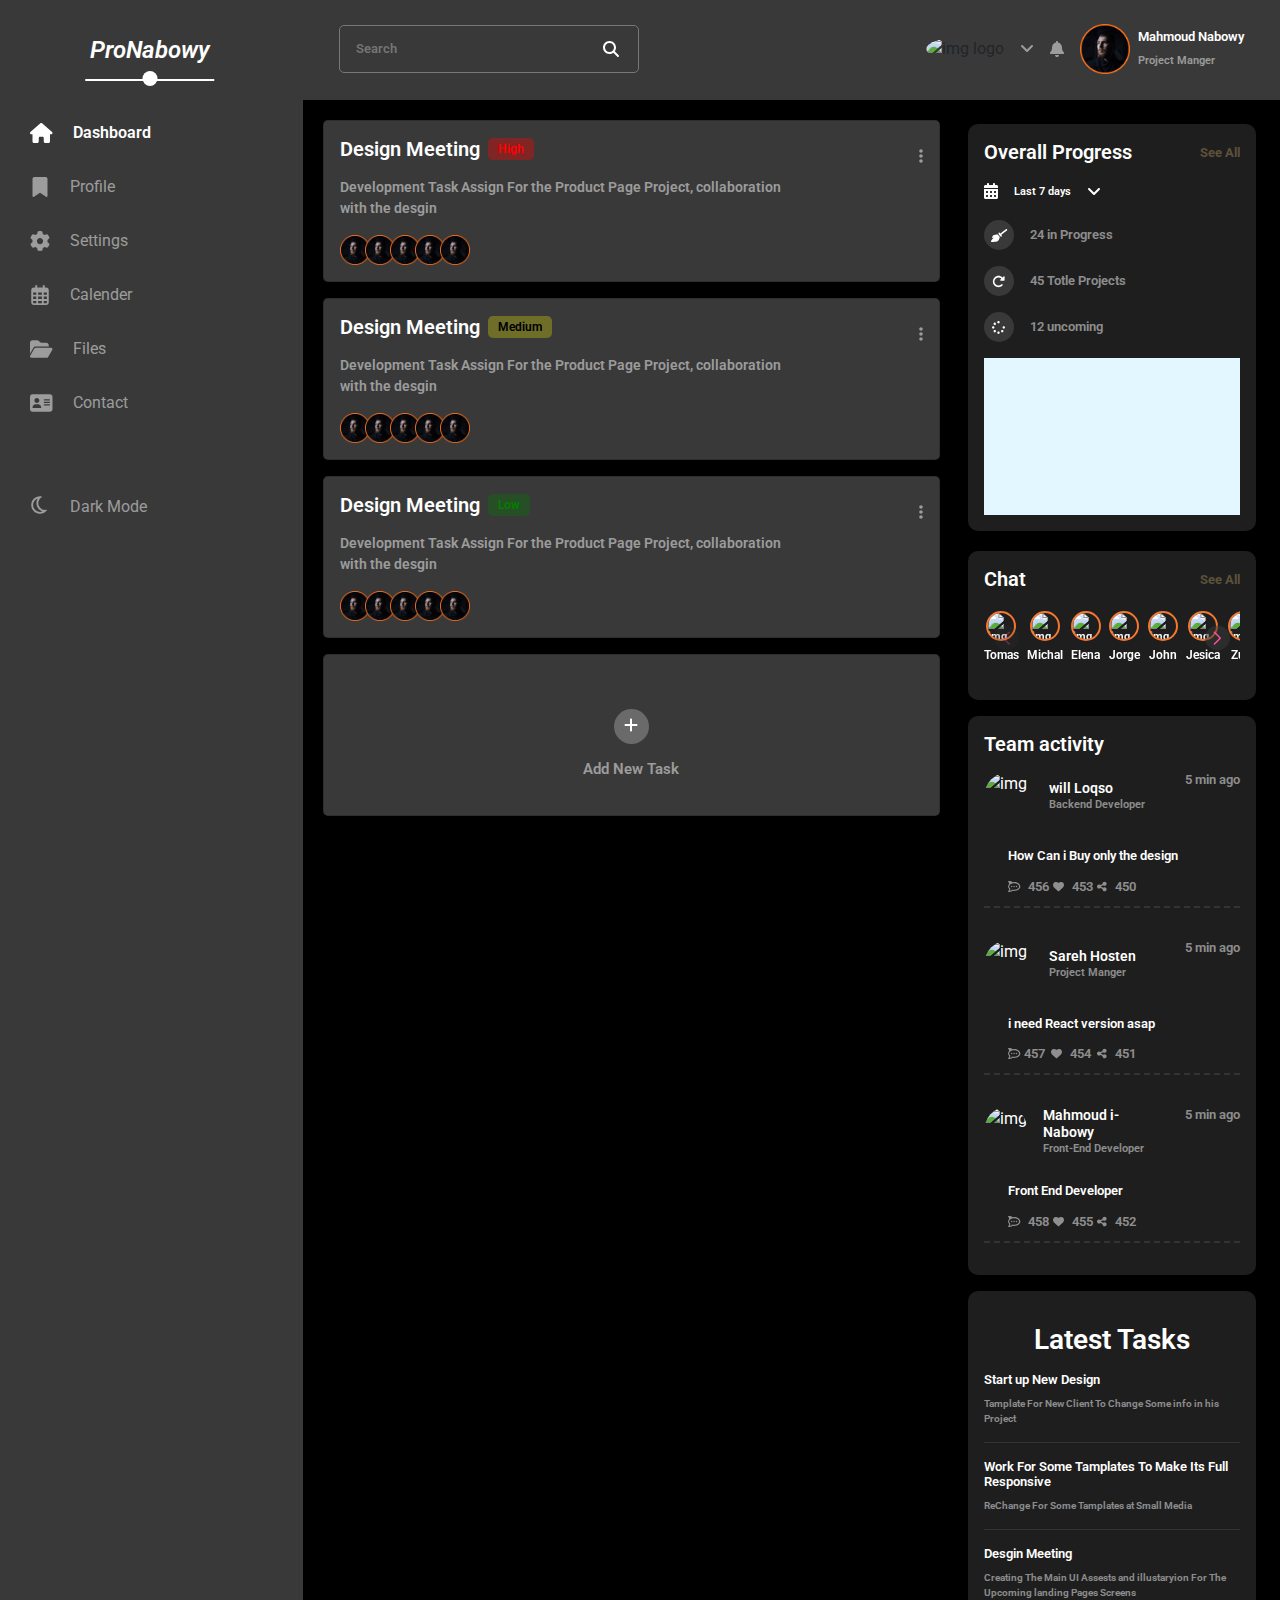
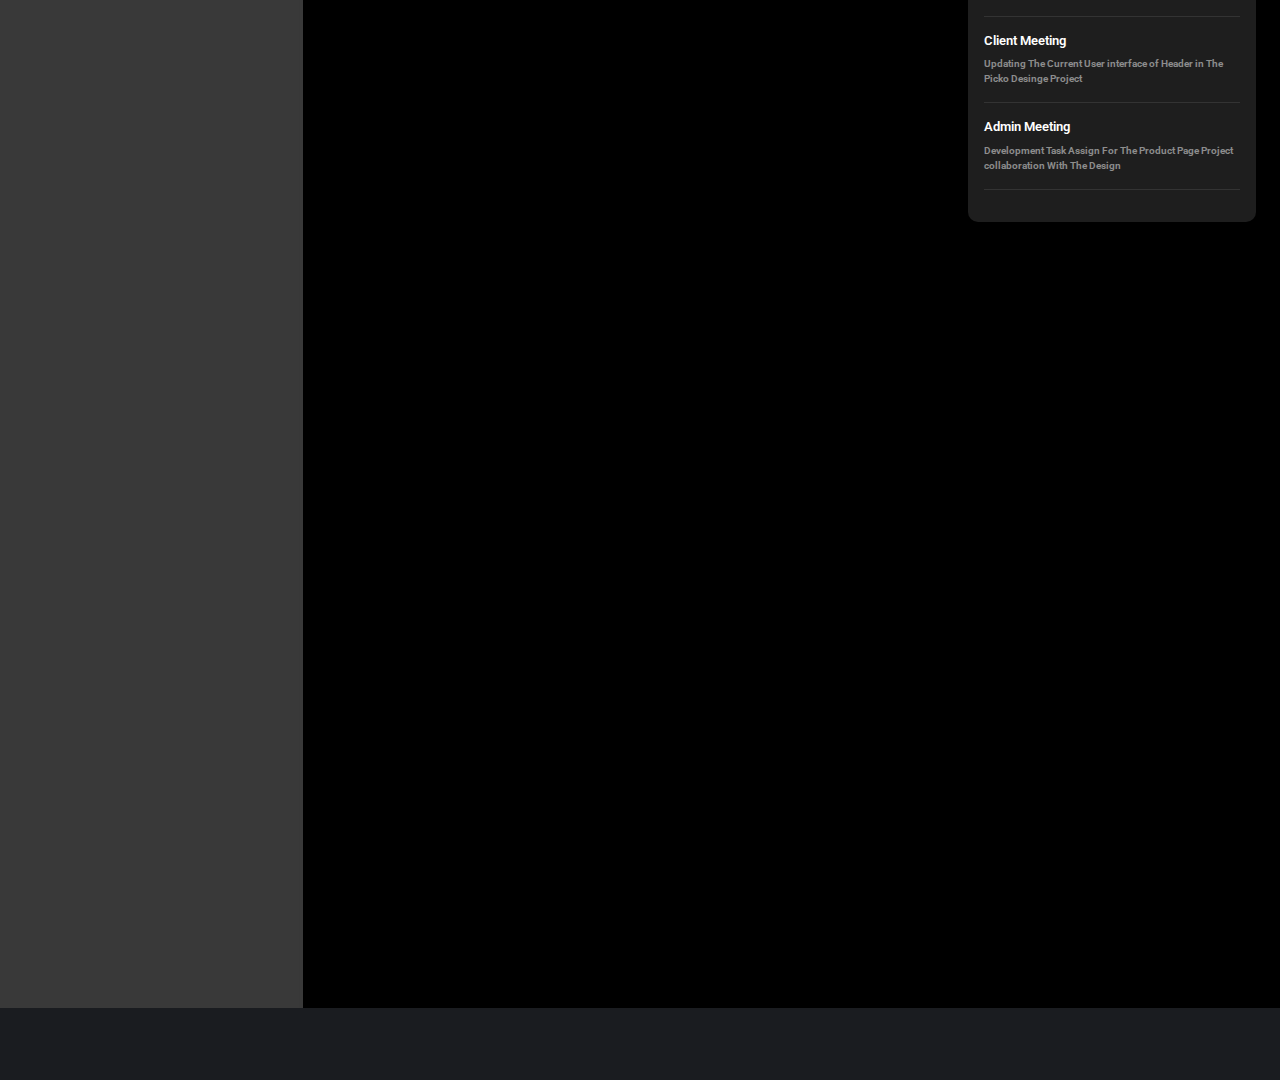
==== commit 07f28eb3: "Update index.html" ====
--- a/index.html
+++ b/index.html
@@ -1282,7 +1282,7 @@
         </div>
         <div class="user-tasks position-absolute">
             <h1 class="text-white fw-bold mb-3">Add New Task</h1>
-            <input type="text" maxlength="30" class="p-3 inp_title text-white-50 fw-bold" placeholder="Task Title"
+            <input type="text" maxlength="30" class="p-3 inp_title mw-100 text-white-50 fw-bold" placeholder="Task Title"
                 style="width: 500px; border-radius: 5px; outline: none; border: 1px solid; font-size: 13px; background-color: var(--second-color); margin-bottom: 20px !important;">
             <div>
                 <label class="text-white fw-bold me-3">Select Level</label>
@@ -1293,7 +1293,7 @@
                     <option value="low">Low</option>
                 </select>
             </div>
-            <input type="text" class="inp_desc p-3 text-white-50 fw-bold" placeholder="Task Descartion"
+            <input type="text" class="inp_desc mw-100 p-3 text-white-50 fw-bold" placeholder="Task Descartion"
                 style="width: 500px; border-radius: 5px; outline: none; border: 1px solid; font-size: 13px; background-color: var(--second-color); margin-bottom: 20px !important; margin-top: 20px !important;">
             <div class="close text-white d-flex-center position-absolute">
                 X
